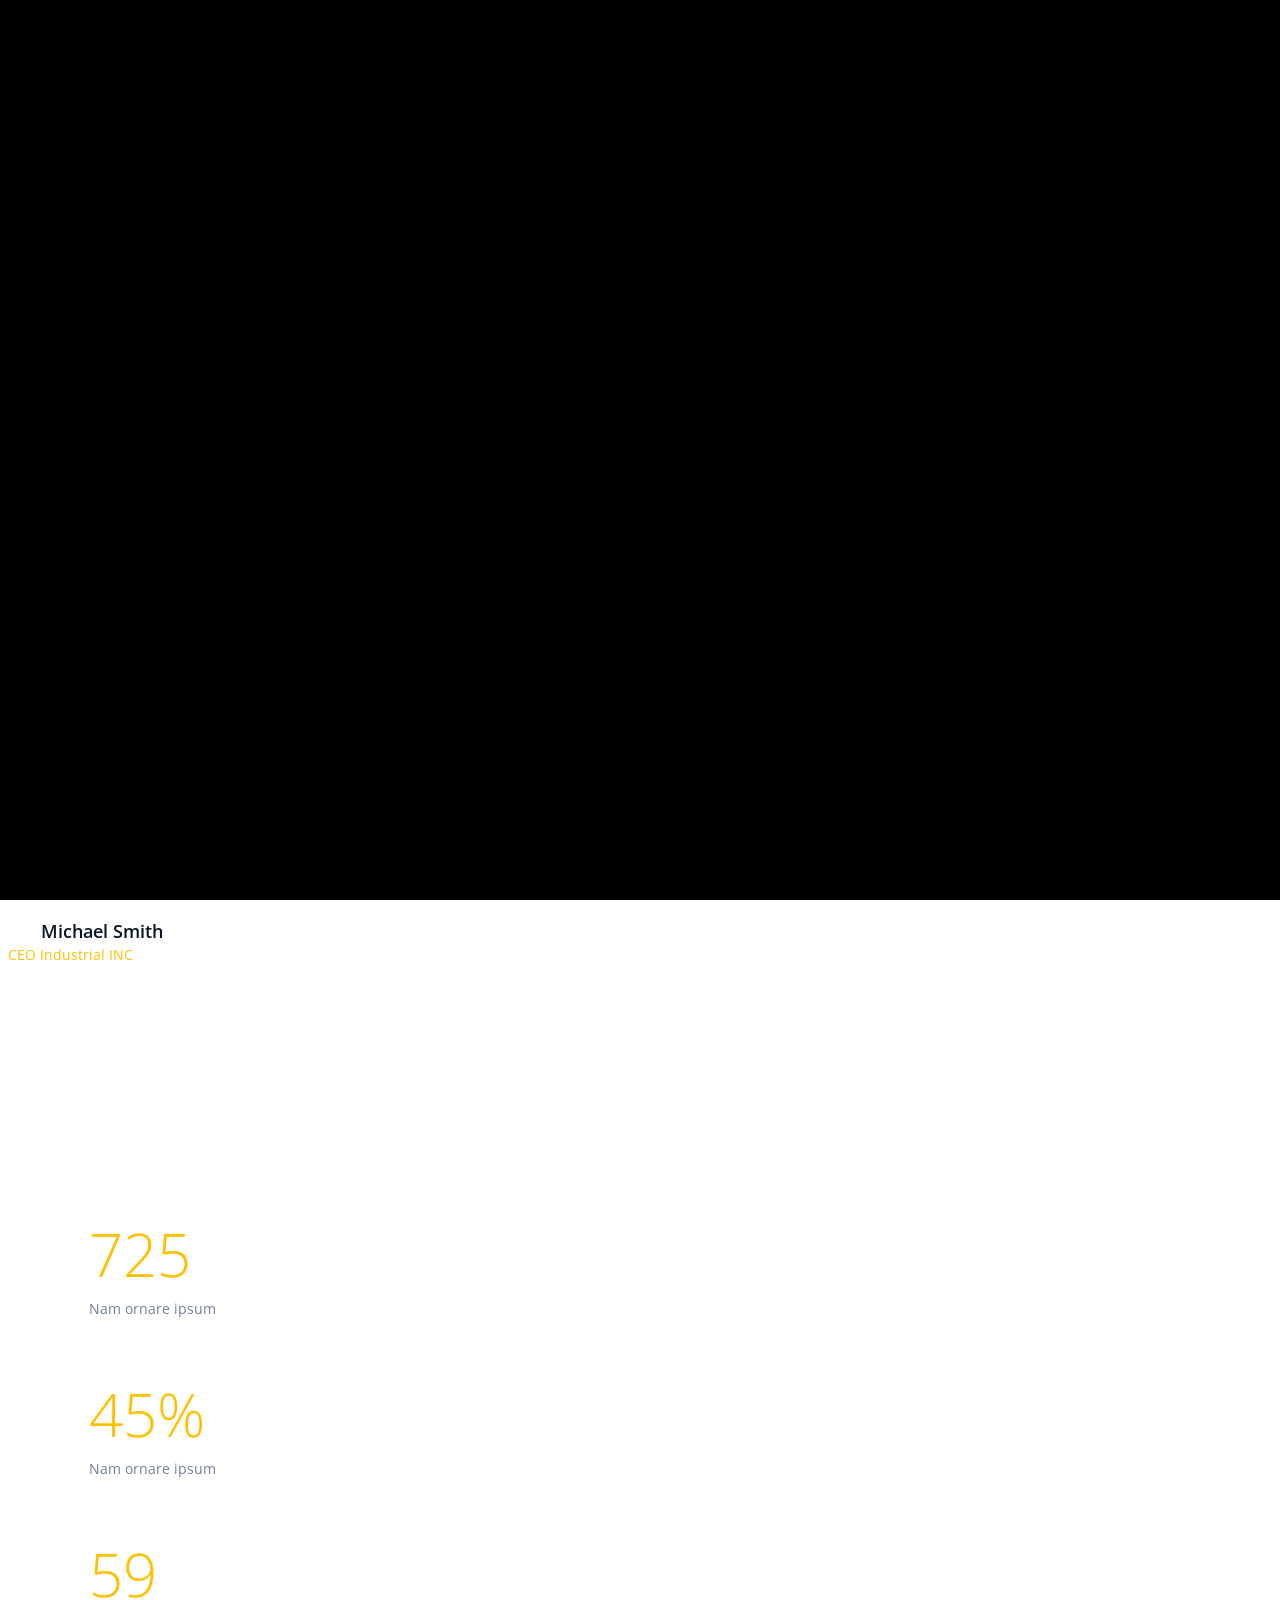
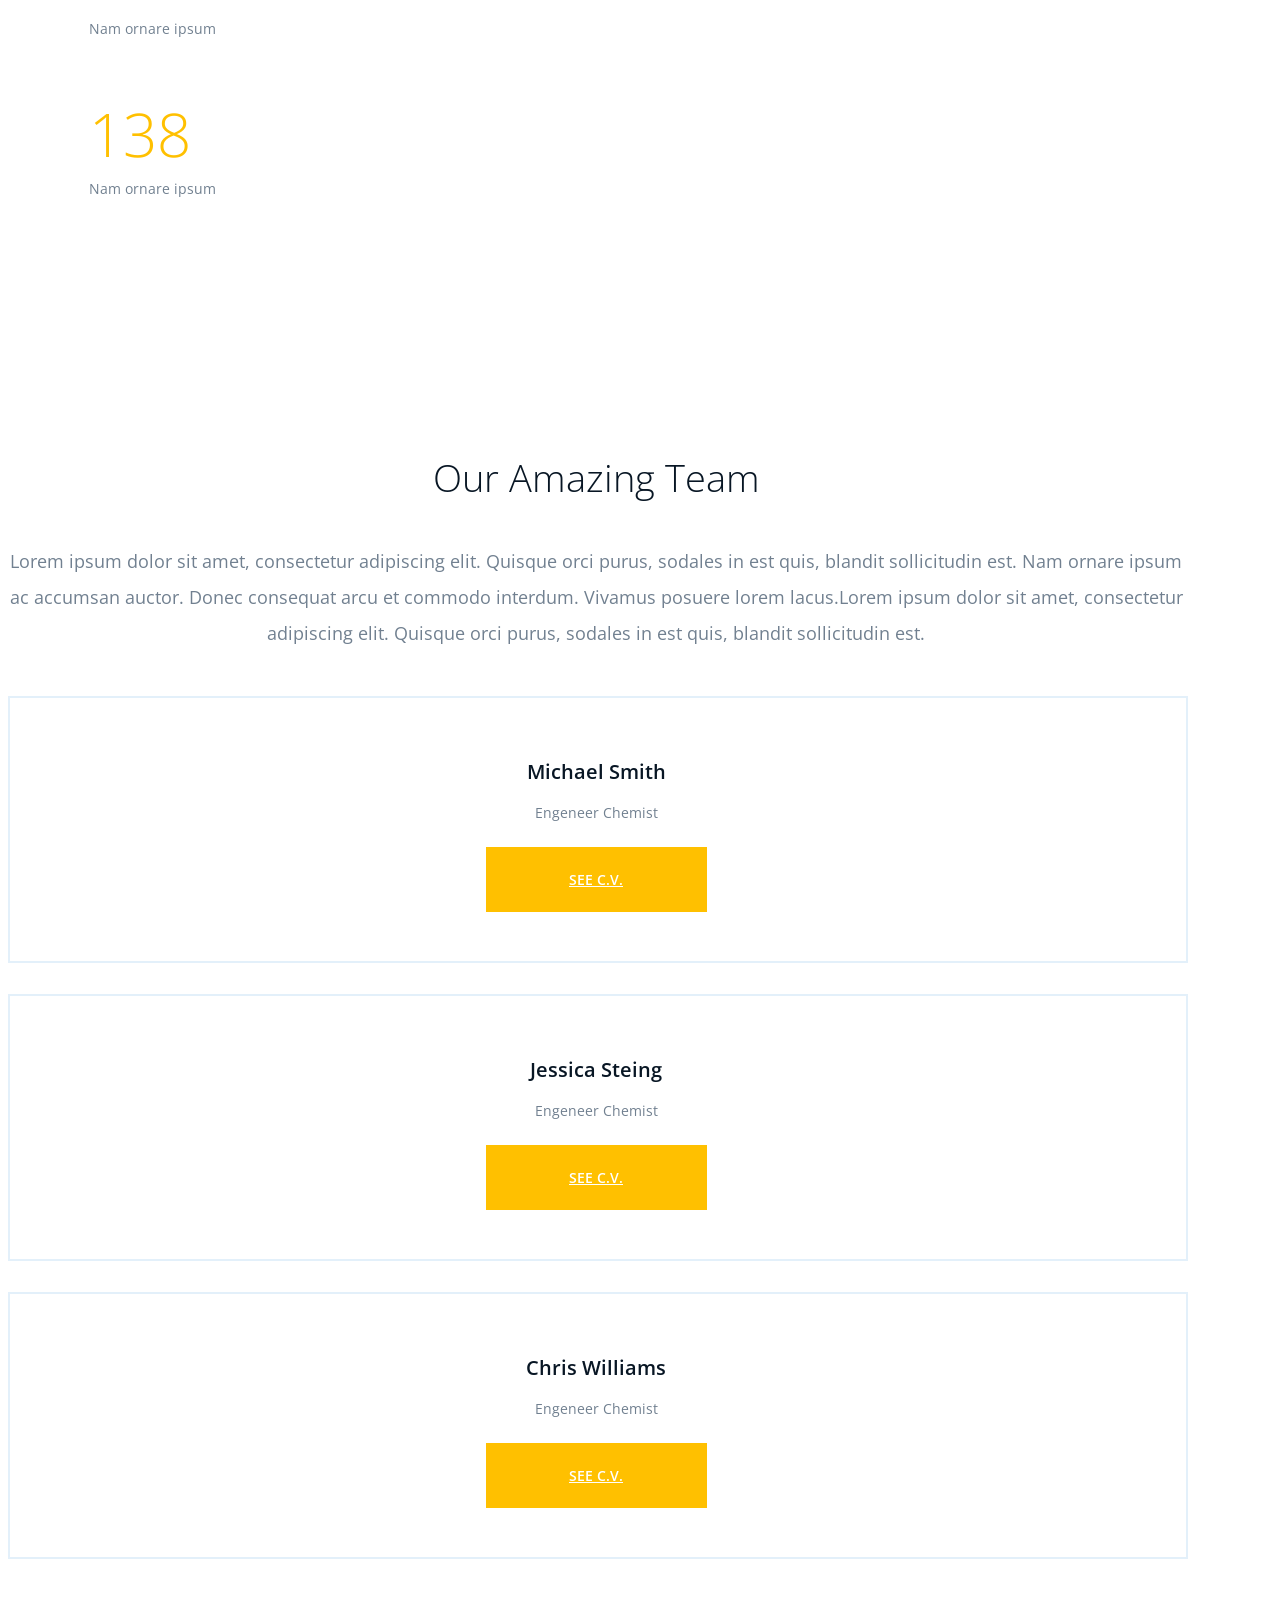
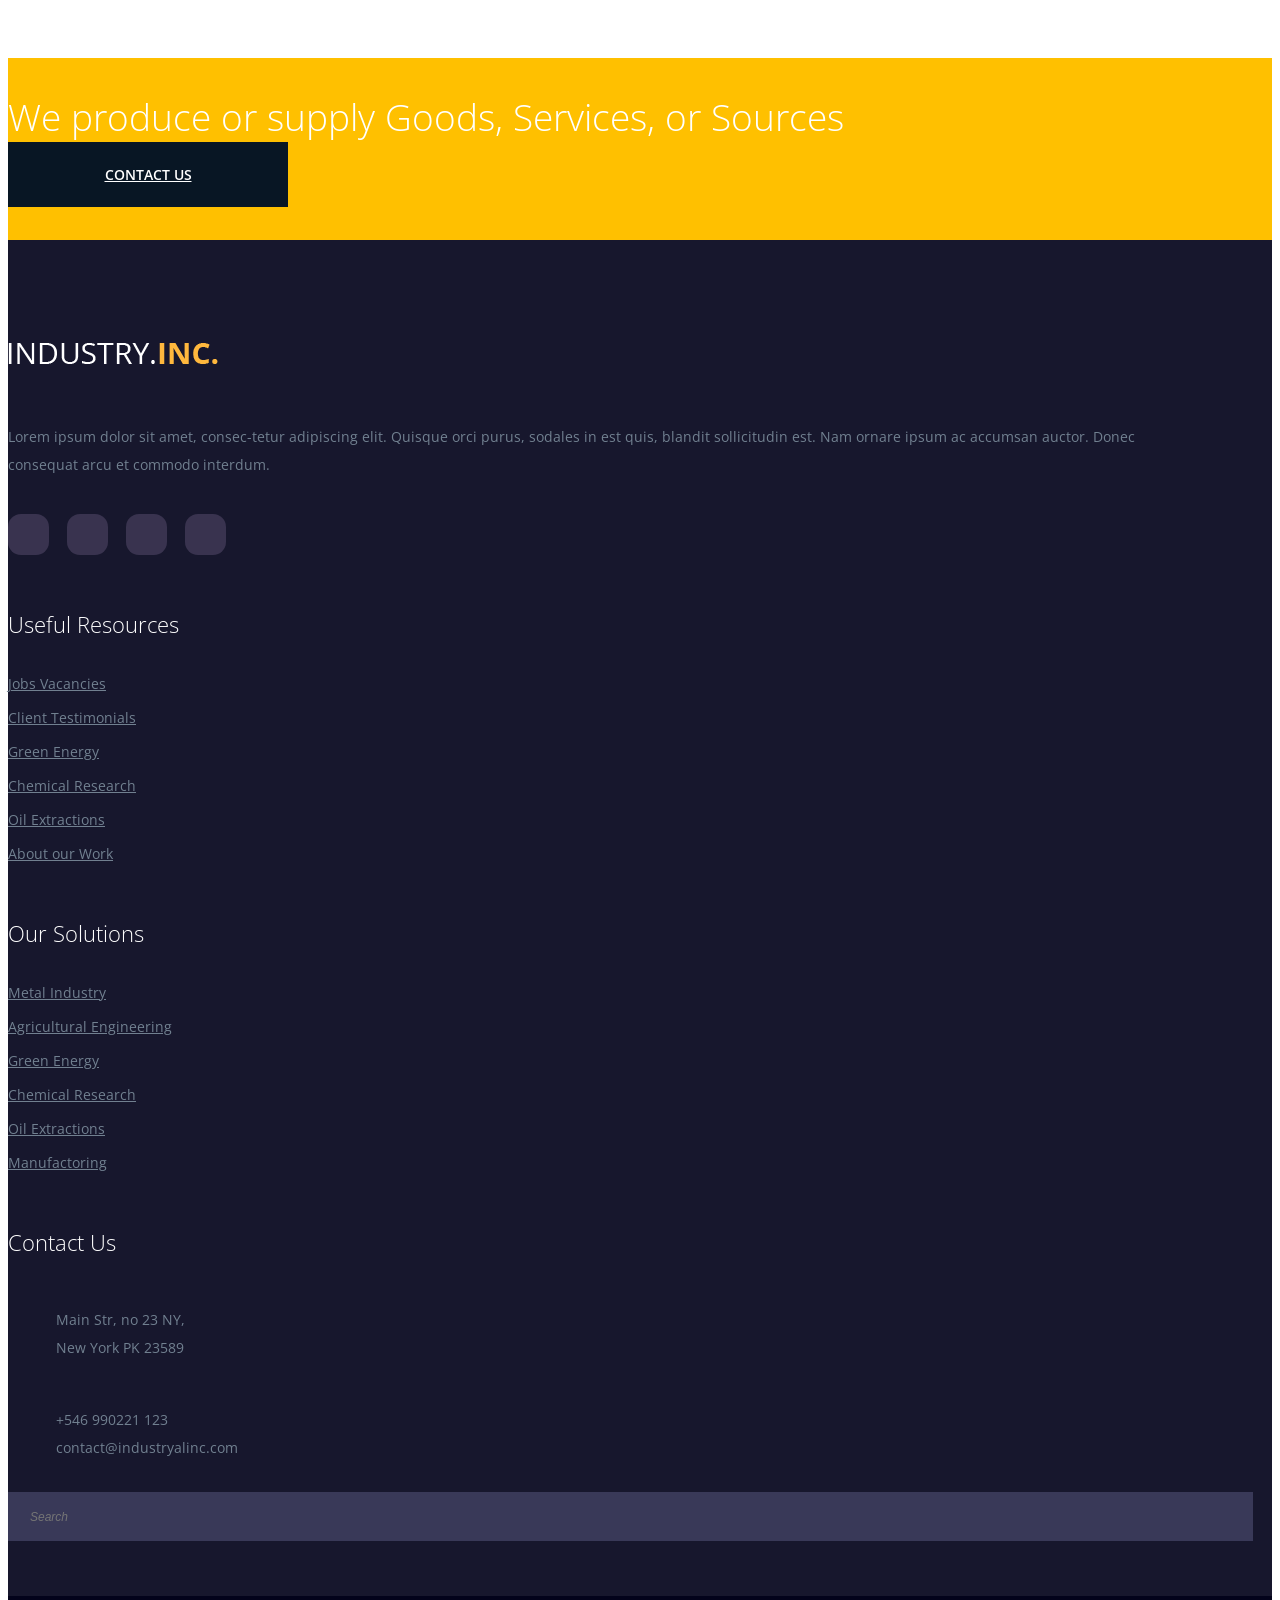
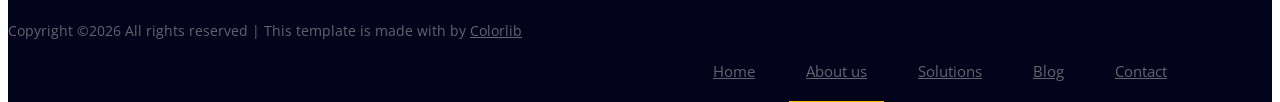
==== about.html @ 83b7a7f4 "Template upload" ====
<!DOCTYPE html>
<html lang="zxx">
<head>
	<title>Industry.INC | HTML Template</title>
	<meta charset="UTF-8">
	<meta name="description" content="Industry.INC HTML Template">
	<meta name="keywords" content="industry, html">
	<meta name="viewport" content="width=device-width, initial-scale=1.0">
	
	<!-- Favicon -->
	<link href="img/favicon.ico" rel="shortcut icon"/>

	<!-- Google font -->
	<link href="https://fonts.googleapis.com/css?family=Open+Sans:300,300i,400,400i,600,600i,700,700i&display=swap" rel="stylesheet">

	<!-- Stylesheets -->
	<link rel="stylesheet" href="css/bootstrap.min.css"/>
	<link rel="stylesheet" href="css/font-awesome.min.css"/>
	<link rel="stylesheet" href="css/slicknav.min.css"/>
	<link rel="stylesheet" href="css/owl.carousel.min.css"/>

	<!-- Main Stylesheets -->
	<link rel="stylesheet" href="css/style.css"/>


	<!--[if lt IE 9]>
		<script src="https://oss.maxcdn.com/html5shiv/3.7.2/html5shiv.min.js"></script>
		<script src="https://oss.maxcdn.com/respond/1.4.2/respond.min.js"></script>
	<![endif]-->

</head>
<body>
	<!-- Page Preloder -->
	<div id="preloder">
		<div class="loader"></div>
	</div>

	<!-- Header section  -->
	<header class="header-section clearfix">
		<div class="header-top">
			<div class="container-fluid">
				<div class="row">
					<div class="col-md-6">
						<p>Lorem ipsum dolor sit amet, consectetur adipiscing elit.</p>
					</div>
					<div class="col-md-6 text-md-right">
						<p>Lorem ipsum dolor sit amet, consectetur adipiscing elit.</p>
					</div>
				</div>
			</div>
		</div>
		<div class="site-navbar">
			<!-- Logo -->
			<a href="index.html" class="site-logo">
				<img src="img/logo.png" alt="">
			</a>
			<div class="header-right">
				<div class="header-info-box">
					<div class="hib-icon">
						<img src="img/icons/phone.png" alt="" class="">
					</div>
					<div class="hib-text">
						<h6>+546 990221 123</h6>
						<p>contact@industryalinc.com</p>
					</div>
				</div>
				<div class="header-info-box">
					<div class="hib-icon">
						<img src="img/icons/map-marker.png" alt="" class="">
					</div>
					<div class="hib-text">
						<h6>Main Str, no 23</h6>
						<p>NY, New York PK 23589</p>
					</div>
				</div>
				<button class="search-switch"><i class="fa fa-search"></i></button>
			</div>
			<!-- Menu -->
			<nav class="site-nav-menu">
				<ul>
					<li><a href="index.html">Home</a></li>
					<li class="active"><a href="about.html">About us</a></li>
					<li><a href="solutions.html">Solutions</a>
						<ul class="sub-menu">
							<li><a href="elements.html">Elements</a></li>
						</ul>
					</li>
					<li><a href="blog.html">Blog</a></li>
					<li><a href="contact.html">Contact</a></li>
				</ul>
			</nav>

		</div>
	</header>
	<!-- Header section end  -->
	
	<!-- Page top section  -->
	<section class="page-top-section set-bg" data-setbg="img/page-top-bg/1.jpg">
		<div class="container">
			<div class="row">
				<div class="col-lg-7">
					<h2>About us</h2>
					<p>Lorem ipsum dolor sit amet, consectetur adipiscing elit. Quisque orci purus, sodales in est quis, blandit sollicitudin est. Nam ornare ipsum ac accumsan auctor. </p>
					<a href="" class="site-btn">Contact us</a>
				</div>
			</div>
		</div>
	</section>
	<!-- Page top section end  -->


	<!-- About section -->
	<section class="about-section spad">
		<div class="container">
			<div class="row">
				<div class="col-lg-6">
					<img src="img/about.jpg" alt="">
				</div>
				<div class="col-lg-6">
					<div class="about-text">
						<h2>We produce or supply Goods, & Services</h2>
						<p>Lorem ipsum dolor sit amet, consectetur adipiscing elit. Quisque orci purus, sodales in est quis, blandit sollicitudin est. Nam ornare ipsum ac accumsan auctor. Donec consequat arcu et commodo interdum. Vivamus posuere lorem lacus.Lorem ipsum dolor sit amet, consectetur adipiscing elit. Quisque orci purus, sodales in est quis, blandit sollicitudin est. Lorem ipsum dolor sit amet, consectetur adipiscing elit. Quisque orci purus, sodales in est quis, blandit sollicitudin est. Nam ornare ipsum ac accumsan auctor. </p>
						<div class="about-sign">
							<div class="sign">
								<img src="img/sign.png" alt="">
							</div>
							<div class="sign-info">
								<h5>Michael Smith</h5>
								<span>CEO Industrial INC</span>
							</div>
						</div>
					</div>
				</div>
			</div>
		</div>
	</section>
	<!-- About section end -->

	<!-- Milestones section -->
	<section class="milestones-section set-bg" data-setbg="img/milestones-bg.jpg">
		<div class="container text-white">
			<div class="row">
				<div class="col-lg-3 col-sm-6">
					<div class="milestone">
						<div class="milestone-icon">
							<img src="img/icons/plug.png" alt="">
						</div>
						<div class="milestone-text">
							<span>Clients</span>
							<h2>725</h2>
							<p>Nam ornare ipsum </p>
						</div>
					</div>
				</div>
				<div class="col-lg-3 col-sm-6">
					<div class="milestone">
						<div class="milestone-icon">
							<img src="img/icons/light.png" alt="">
						</div>
						<div class="milestone-text">
							<span>Growth</span>
							<h2>45%</h2>
							<p>Nam ornare ipsum </p>
						</div>
					</div>
				</div>
				<div class="col-lg-3 col-sm-6">
					<div class="milestone">
						<div class="milestone-icon">
							<img src="img/icons/traffic-cone.png" alt="">
						</div>
						<div class="milestone-text">
							<span>Projects</span>
							<h2>59</h2>
							<p>Nam ornare ipsum </p>
						</div>
					</div>
				</div>
				<div class="col-lg-3 col-sm-6">
					<div class="milestone">
						<div class="milestone-icon">
							<img src="img/icons/worker.png" alt="">
						</div>
						<div class="milestone-text">
							<span>Emploees</span>
							<h2>138</h2>
							<p>Nam ornare ipsum </p>
						</div>
					</div>
				</div>
			</div>
		</div>
	</section>
	<!-- Milestones section end -->

	<!-- Team section -->
	<section class="team-section spad">
		<div class="container">
			<div class="team-text">
				<h2>Our Amazing Team</h2>
				<p>Lorem ipsum dolor sit amet, consectetur adipiscing elit. Quisque orci purus, sodales in est quis, blandit sollicitudin est. Nam ornare ipsum ac accumsan auctor. Donec consequat arcu et commodo interdum. Vivamus posuere lorem lacus.Lorem ipsum dolor sit amet, consectetur adipiscing elit. Quisque orci purus, sodales in est quis, blandit sollicitudin est.</p>
			</div>
			<div class="row">
				<div class="col-md-4">
					<div class="team-member">
						<img src="img/team/1.jpg" alt="">
						<div class="member-info">
							<h3>Michael Smith</h3>
							<p>Engeneer Chemist </p>
							<a href="#" class="site-btn">See C.V.</a>
						</div>
					</div>
				</div>
				<div class="col-md-4">
					<div class="team-member">
						<img src="img/team/2.jpg" alt="">
						<div class="member-info">
							<h3>Jessica Steing</h3>
							<p>Engeneer Chemist </p>
							<a href="#" class="site-btn">See C.V.</a>
						</div>
					</div>
				</div>
				<div class="col-md-4">
					<div class="team-member">
						<img src="img/team/3.jpg" alt="">
						<div class="member-info">
							<h3>Chris Williams</h3>
							<p>Engeneer Chemist </p>
							<a href="#" class="site-btn">See C.V.</a>
						</div>
					</div>
				</div>
			</div>
		</div>
	</section>
	<!-- Team section end -->

	<!-- Call to action section  -->
	<section class="cta-section">
		<div class="container">
			<div class="row">
				<div class="col-lg-9 d-flex align-items-center">
					<h2>We produce or supply Goods, Services, or Sources</h2>
				</div>
				<div class="col-lg-3 text-lg-right" >
					<a href="#" class="site-btn sb-dark">contact us</a>
				</div>
			</div>
		</div>
	</section>
	<!-- Call to action section end  -->

	<!-- Footer section -->
	<footer class="footer-section spad">
		<div class="container">
			<div class="row">
				<div class="col-lg-3 col-md-6">
					<div class="footer-widget about-widget">
						<img src="img/logo-light.png" alt="">
						<p>Lorem ipsum dolor sit amet, consec-tetur adipiscing elit. Quisque orci purus, sodales in est quis, blandit sollicitudin est. Nam ornare ipsum ac accumsan auctor. Donec consequat arcu et commodo interdum. </p>
						<div class="footer-social">
							<a href=""><i class="fa fa-facebook"></i></a>
							<a href=""><i class="fa fa-twitter"></i></a>
							<a href=""><i class="fa fa-dribbble"></i></a>
							<a href=""><i class="fa fa-behance"></i></a>
						</div>
					</div>
				</div>
				<div class="col-lg-3 col-md-6 col-sm-6">
					<div class="footer-widget">
						<h2 class="fw-title">Useful Resources</h2>
						<ul>
							<li><a href="">Jobs Vacancies</a></li>
							<li><a href="">Client Testimonials</a></li>
							<li><a href="">Green  Energy</a></li>
							<li><a href="">Chemical Research</a></li>
							<li><a href="">Oil Extractions</a></li>
							<li><a href="">About our Work</a></li>
						</ul>
					</div>
				</div>
				<div class="col-lg-3 col-md-6 col-sm-6">
					<div class="footer-widget">
						<h2 class="fw-title">Our Solutions</h2>
						<ul>
							<li><a href="">Metal Industry</a></li>
							<li><a href="">Agricultural Engineering</a></li>
							<li><a href="">Green  Energy</a></li>
							<li><a href="">Chemical Research</a></li>
							<li><a href="">Oil Extractions</a></li>
							<li><a href="">Manufactoring</a></li>
						</ul>
					</div>
				</div>
				<div class="col-lg-3 col-md-6 col-sm-7">
					<div class="footer-widget">
						<h2 class="fw-title">Contact Us</h2>
						<div class="footer-info-box">
							<div class="fib-icon">
								<img src="img/icons/map-marker.png" alt="" class="">
							</div>
							<div class="fib-text">
								<p>Main Str, no 23 NY,<br>New York PK 23589</p>
							</div>
						</div>
						<div class="footer-info-box">
							<div class="fib-icon">
								<img src="img/icons/phone.png" alt="" class="">
							</div>
							<div class="fib-text">
								<p>+546 990221 123<br>contact@industryalinc.com</p>
							</div>
						</div>
						<form class="footer-search">
							<input type="text" placeholder="Search">
							<button><i class="fa fa-search"></i></button>
						</form>
					</div>
				</div>
			</div>
		</div>
		<div class="footer-buttom">
			<div class="container">
			<div class="row">
				<div class="col-lg-4 order-2 order-lg-1 p-0">
					<div class="copyright"><!-- Link back to Colorlib can't be removed. Template is licensed under CC BY 3.0. -->
Copyright &copy;<script>document.write(new Date().getFullYear());</script> All rights reserved | This template is made with <i class="fa fa-heart-o" aria-hidden="true"></i> by <a href="https://colorlib.com" target="_blank">Colorlib</a>
<!-- Link back to Colorlib can't be removed. Template is licensed under CC BY 3.0. --></div>
				</div>
				<div class="col-lg-7 order-1 order-lg-2 p-0">
					<ul class="footer-menu">
						<li><a href="index.html">Home</a></li>
						<li class="active"><a href="about.html">About us</a></li>
						<li><a href="solutions.html">Solutions</a></li>
						<li><a href="blog.html">Blog</a></li>
						<li><a href="contact.html">Contact</a></li>
					</ul>
				</div>
			</div>
		</div>
		</div>
	</footer>
	<!-- Footer section end -->
	
	<!-- Search model -->
	<div class="search-model">
		<div class="h-100 d-flex align-items-center justify-content-center">
			<div class="search-close-switch">+</div>
			<form class="search-model-form">
				<input type="text" id="search-input" placeholder="Search here.....">
			</form>
		</div>
	</div>
	<!-- Search model end -->
	
	<!--====== Javascripts & Jquery ======-->
	<script src="js/jquery-3.2.1.min.js"></script>
	<script src="js/bootstrap.min.js"></script>
	<script src="js/jquery.slicknav.min.js"></script>
	<script src="js/owl.carousel.min.js"></script>
	<script src="js/circle-progress.min.js"></script>
	<script src="js/jquery.magnific-popup.min.js"></script>
	<script src="js/main.js"></script>

	</body>
</html>
---- css/style.css ----
/* =================================
------------------------------------
  Template Name: Industry.INC 
	Description: Industry.INC HTML Template
	Author: colorlib
	Author URI: https://www.colorlib.com/
	Version: 1.0
	Created: colorlib
 ------------------------------------
 ====================================*/


/*----------------------------------------*/
/* Template default CSS
/*----------------------------------------*/

 html,
 body {
   height: 100%;
   font-family: "Open Sans", sans-serif;
   -webkit-font-smoothing: antialiased;
   font-smoothing: antialiased;
 }
 
 h1,
 h2,
 h3,
 h4,
 h5,
 h6 {
   margin: 0;
   color: #081624;
   font-weight: 600;
 }
 
 h1 {
   font-size: 70px;
 }
 
 h2 {
   font-size: 38px;
 }
 
 h3 {
   font-size: 30px;
 }
 
 h4 {
   font-size: 24px;
 }
 
 h5 {
   font-size: 18px;
 }
 
 h6 {
   font-size: 16px;
 }
 
 p {
   font-size: 14px;
   color: #718090;
   line-height: 2;
 }
 
 img {
   max-width: 100%;
 }
 
 input:focus,
 select:focus,
 button:focus,
 textarea:focus {
   outline: none;
 }
 
 a:hover,
 a:focus {
   text-decoration: none;
   outline: none;
 }
 
 ul,
 ol {
   padding: 0;
   margin: 0;
 }
 
 /*---------------------
 Helper CSS
  -----------------------*/
 
 .section-title {
   text-align: center;
 }
 
 .section-title h2 {
   font-size: 36px;
 }
 
 .set-bg {
   background-repeat: no-repeat;
   background-size: cover;
   background-position: top center;
 }
 
 .spad {
   padding-top: 103px;
   padding-bottom: 103px;
 }
 
 .text-white h1,
 .text-white h2,
 .text-white h3,
 .text-white h4,
 .text-white h5,
 .text-white h6,
 .text-white p,
 .text-white span,
 .text-white li,
 .text-white a {
   color: #fff;
 }
 
 /*---------------------
 Commom elements
  -----------------------*/
 
 .element {
   margin-bottom: 85px;
 }
 
 .element:last-child {
   margin-bottom: 0;
 }
 
 .element .el-title {
   font-weight: 300;
   font-size: 36px;
   margin-bottom: 50px;
 }
 
 /* buttons */
 
 .site-btn {
   display: inline-block;
   border: none;
   font-size: 14px;
   font-weight: 600;
   min-width: 186px;
   padding: 23px 47px;
   text-transform: uppercase;
   background: #ffc000;
   color: #fff;
   line-height: normal;
   cursor: pointer;
   text-align: center;
 }
 
 .site-btn:hover {
   color: #fff;
 }
 
 .site-btn.sb-dark {
   color: #fff;
   background: #081624;
 }
 
 .site-btn.sb-light-dark {
   color: #fff;
   background: #304a5f;
 }
 
 .site-btn.sb-light {
   color: #081624;
   background: #e3f0fa;
 }
 
 .site-btn.sb-white {
   color: #081624;
   background: #fff;
 }
 
 /* Preloder */
 
 #preloder {
   position: fixed;
   width: 100%;
   height: 100%;
   top: 0;
   left: 0;
   z-index: 999999;
   background: #000;
 }
 
 .loader {
   width: 40px;
   height: 40px;
   position: absolute;
   top: 50%;
   left: 50%;
   margin-top: -13px;
   margin-left: -13px;
   border-radius: 60px;
   animation: loader 0.8s linear infinite;
   -webkit-animation: loader 0.8s linear infinite;
 }
 
 @keyframes loader {
   0% {
     -webkit-transform: rotate(0deg);
     transform: rotate(0deg);
     border: 4px solid #f44336;
     border-left-color: transparent;
   }
   50% {
     -webkit-transform: rotate(180deg);
     transform: rotate(180deg);
     border: 4px solid #673ab7;
     border-left-color: transparent;
   }
   100% {
     -webkit-transform: rotate(360deg);
     transform: rotate(360deg);
     border: 4px solid #f44336;
     border-left-color: transparent;
   }
 }
 
 @-webkit-keyframes loader {
   0% {
     -webkit-transform: rotate(0deg);
     border: 4px solid #f44336;
     border-left-color: transparent;
   }
   50% {
     -webkit-transform: rotate(180deg);
     border: 4px solid #673ab7;
     border-left-color: transparent;
   }
   100% {
     -webkit-transform: rotate(360deg);
     border: 4px solid #f44336;
     border-left-color: transparent;
   }
 }
 
 /* Accordion */
 
 .accordion-area .panel {
   margin-bottom: 8px;
 }
 
 .accordion-area .panel-header {
   display: block;
   font-weight: 500;
   position: relative;
   background: #304a5f;
   color: #fff;
   -webkit-transition: all 0.4s ease-out 0s;
   transition: all 0.4s ease-out 0s;
 }
 
 .accordion-area .panel-header.active .panel-link {
   background: #ffc000;
 }
 
 .accordion-area .panel-header.active .panel-link.collapsed {
   background: #304a5f;
 }
 
 .accordion-area .panel-link:after {
   content: "+";
   position: absolute;
   font-size: 20px;
   right: 25px;
   top: 50%;
   color: #fff;
   line-height: 16px;
   margin-top: -8px;
   margin-left: -4px;
 }
 
 .accordion-area .panel-header.active .panel-link:after {
   content: "-";
   margin-top: -10px;
   color: #fff;
 }
 
 .accordion-area .panel-header.active .panel-link.collapsed:after {
   content: "+";
   color: #fff;
 }
 
 .accordion-area .panel-link {
   text-align: left;
   background-color: transparent;
   border: none;
   position: relative;
   width: 100%;
   padding: 16px 40px;
   padding-left: 30px;
   font-size: 20px;
   color: #fff;
   font-weight: 600;
   line-height: 1.35;
   cursor: pointer;
 }
 
 .accordion-area .panel-body p {
   margin-bottom: 0;
   padding: 25px 0 20px;
 }
 
 /* Tab */
 
 .tab-element .nav-tabs {
   border-bottom: none;
   margin-bottom: 15px;
 }
 
 .tab-element .nav-item {
   margin-right: 10px;
   margin-bottom: 10px;
 }
 
 .tab-element .nav-tabs .nav-link {
   text-align: left;
   background-color: #304a5f;
   border-radius: 0;
   position: relative;
   width: 100%;
   padding: 18px 38px;
   font-size: 16px;
   color: #fff;
   font-weight: 600;
   line-height: 1.35;
   cursor: pointer;
 }
 
 .tab-element .nav-tabs .nav-item:last-child {
   margin-right: 0;
 }
 
 .tab-element .nav-tabs .nav-link.active {
   background: #ffc000;
 }
 
 .tab-element .tab-pane p {
   margin-bottom: 0;
   line-height: 1.9;
 }
 
 .circle-progress {
   text-align: center;
   display: block;
   position: relative;
   margin-bottom: 30px;
 }
 
 .circle-progress canvas {
   -webkit-transform: rotate(90deg);
   transform: rotate(90deg);
 }
 
 .circle-progress .circle-warp {
   margin-bottom: 5px;
   position: relative;
 }
 
 .circle-progress h2 {
   position: absolute;
   width: 100%;
   top: 50%;
   margin-top: -20px;
   font-size: 30px;
   font-weight: 300;
   color: #ffc000;
 }
 
 .search-model {
   display: none;
   position: fixed;
   width: 100%;
   height: 100%;
   left: 0;
   top: 0;
   background: #000;
   z-index: 99999;
 }
 
 .search-model-form {
   padding: 0 15px;
 }
 
 .search-model-form input {
   width: 500px;
   font-size: 40px;
   border: none;
   border-bottom: 2px solid #333;
   background: none;
   color: #999;
 }
 
 .search-close-switch {
   position: absolute;
   width: 50px;
   height: 50px;
   background: #333;
   color: #fff;
   text-align: center;
   border-radius: 50%;
   padding-top: 6px;
   font-size: 26px;
   top: 30px;
   cursor: pointer;
   -webkit-transform: rotate(45deg);
   transform: rotate(45deg);
   font-weight: 300;
 }
 
 /*------------------
 Header section
  ---------------------*/
 
 .header-top {
   padding: 14px 40px;
   background: #081624;
 }
 
 .header-top p {
   margin-bottom: 0;
   color: #718090;
   font-size: 12px;
   line-height: 1;
 }
 
 .site-logo {
   display: inline-block;
   margin-right: 100px;
   padding-left: 63px;
 }
 
 .header-right {
   float: right;
   padding-right: 83px;
   position: relative;
 }
 
 .header-info-box {
   display: inline-block;
   margin-right: 40px;
   padding: 21px 0 15px;
 }
 
 .header-info-box .hib-icon {
   float: left;
   margin-right: 13px;
 }
 
 .header-info-box .hib-text {
   overflow: hidden;
 }
 
 .header-info-box .hib-text h6 {
   font-weight: 400;
   font-size: 14px;
 }
 
 .header-info-box .hib-text p {
   margin-bottom: 0;
 }
 
 .search-switch {
   position: absolute;
   right: 0;
   top: 0;
   width: 83px;
   height: 100%;
   max-height: 86px;
   color: #fff;
   font-size: 25px;
   border: none;
   background: #ffc000;
 }
 
 .search-switch-warp {
   padding-top: 20px;
 }
 
 .search-switch-warp .search-switch {
   display: block;
   width: 100%;
   position: relative;
   font-size: 16px;
   padding: 10px;
 }
 
 .site-nav-menu {
   display: -webkit-inline-box;
   display: -ms-inline-flexbox;
   display: inline-flex;
 }
 
 .site-nav-menu ul {
   list-style: none;
 }
 
 .site-nav-menu ul li {
   display: inline-block;
   position: relative;
 }
 
 .site-nav-menu ul li a {
   display: block;
   padding: 32px 16px;
   margin-right: 35px;
   font-size: 15px;
   font-weight: 600;
   color: #081624;
   position: relative;
 }
 
 .site-nav-menu ul li a:after {
   position: absolute;
   content: "";
   width: 0;
   height: 7px;
   left: 0;
   bottom: 0;
   background: #ffc000;
   -webkit-transition: all 0.4s;
   transition: all 0.4s;
 }
 
 .site-nav-menu ul li .sub-menu {
   position: absolute;
   top: 100%;
   left: 0;
   width: 220px;
   background: #fff;
   visibility: hidden;
   opacity: 0;
   margin-top: 50px;
   padding: 15px 0 10px;
   text-align: left;
   -webkit-box-shadow: 0 15px 50px 1px rgba(0, 0, 0, 0.13);
   box-shadow: 0 15px 50px 1px rgba(0, 0, 0, 0.13);
   -webkit-transition: all 0.4s;
   transition: all 0.4s;
 }
 
 .site-nav-menu ul li .sub-menu li {
   display: block;
 }
 
 .site-nav-menu ul li .sub-menu li a {
   padding: 8px 25px;
   text-transform: none;
   margin-right: 0;
 }
 
 .site-nav-menu ul li .sub-menu li a:hover {
   color: #ffc000;
 }
 
 .site-nav-menu ul li .sub-menu li a:after {
   display: none;
 }
 
 .site-nav-menu ul li:hover a:after {
   width: 100%;
 }
 
 .site-nav-menu ul li:hover .sub-menu {
   visibility: visible;
   opacity: 1;
   margin-top: 0;
   z-index: 99;
 }
 
 .site-nav-menu ul li.active a:after {
   width: 100%;
 }
 
 .slicknav_menu {
   display: none;
 }
 
 /* ----------------
  Hero Section
  ---------------------*/
 
 .hero-slider .owl-nav button.owl-prev,
 .hero-slider .owl-nav button.owl-next {
   position: absolute;
   width: 84px;
   height: 84px;
   top: calc( 50% - 42px);
   left: 0;
   font-size: 30px;
   color: #081624;
   background: #fff;
   -webkit-transition: all 0.4s;
   transition: all 0.4s;
 }
 
 .hero-slider .owl-nav button.owl-prev:hover,
 .hero-slider .owl-nav button.owl-next:hover {
   color: #fff;
   background: #ffc000;
 }
 
 .hero-slider .owl-nav button.owl-next {
   left: auto;
   right: 0;
 }
 
 .hero-item {
   height: 777px;
   display: -webkit-box;
   display: -ms-flexbox;
   display: flex;
   -webkit-box-align: center;
   -ms-flex-align: center;
   align-items: center;
 }
 
 .hero-item h2 {
   font-size: 90px;
   font-weight: 300;
   color: #fff;
   margin-bottom: 34px;
   opacity: 0;
   top: 50px;
   position: relative;
 }
 
 .hero-item h2 span {
   padding-left: 25px;
   padding-bottom: 15px;
   display: inline-block;
   background: #ffc000;
 }
 
 .hero-item h2 span:nth-child(1) {
   color: #081624;
 }
 
 .hero-item h2 span:nth-child(2) {
   padding-right: 14px;
 }
 
 .hero-item h2 span:last-child {
   padding-right: 30px;
 }
 
 .hero-item .site-btn {
   opacity: 0;
   top: 50px;
   position: relative;
 }
 
 .hero-slider .owl-item.active .hero-item h2,
 .hero-slider .owl-item.active .hero-item .site-btn {
   top: 0;
   opacity: 1;
 }
 
 .hero-slider .owl-item.active .hero-item h2 {
   -webkit-transition: all 0.5s ease 0.2s;
   transition: all 0.5s ease 0.2s;
 }
 
 .hero-slider .owl-item.active .hero-item .site-btn {
   -webkit-transition: all 0.5s ease 0.4s;
   transition: all 0.5s ease 0.4s;
 }
 
 .hero-slider .owl-item.active .hero-item .site-btn:last-child {
   -webkit-transition: all 0.5s ease 0.6s;
   transition: all 0.5s ease 0.6s;
 }
 
 /* ----------------
 Service Section
  ---------------------*/
 
 .services-warp {
   padding-top: 56px;
   padding-bottom: 30px;
   max-width: 1227px;
   margin: -91px auto 0;
   background: #fff;
   position: relative;
   -webkit-box-shadow: 0 0 0 #00000075;
   box-shadow: 0 0 0 #00000075;
   z-index: 99;
 }
 
 .services-warp:after,
 .services-warp::before {
   position: absolute;
   content: "";
   width: 100%;
   height: 50%;
   top: 0;
   left: 0;
   z-index: -2;
   -webkit-box-shadow: 0 -43px 41px rgba(0, 0, 0, 0.48);
   box-shadow: 0 -43px 41px rgba(0, 0, 0, 0.48);
 }
 
 .services-warp::before {
   background: #fff;
   height: 100%;
   top: -4px;
   -webkit-box-shadow: 0 0 0 #000;
   box-shadow: 0 0 0 #000;
   border-top: 4px solid #ffc000;
   z-index: -1;
 }
 
 .service-item {
   margin-bottom: 55px;
   padding-right: 20px;
 }
 
 .service-item .si-head {
   overflow: hidden;
   margin-bottom: 20px;
 }
 
 .service-item .si-icon {
   float: left;
   width: 61px;
 }
 
 .service-item h5 {
   overflow: hidden;
   padding-top: 12px;
 }
 
 .service-item p {
   margin-bottom: 0;
 }
 
 /* ----------------
  Features Section
  ---------------------*/
 
 .features-section {
   padding-bottom: 73px;
 }
 
 .feature-box {
   margin-bottom: 30px;
 }
 
 .feature-box .fb-text {
   padding: 50px 27px 43px;
   background: #fff;
 }
 
 .feature-box img {
   min-width: 100%;
 }
 
 .feature-box h5 {
   margin-bottom: 30px;
 }
 
 .feature-box p {
   margin-bottom: 25px;
 }
 
 .feature-box .fb-more-btn {
   display: inline-block;
   color: #ffc000;
   font-size: 12px;
   text-transform: uppercase;
   border: 2px solid #ffc000;
   padding: 15px;
   min-width: 128px;
   text-align: center;
 }
 
 .feature-box .fb-more-btn:hover {
   background: #ffc000;
   color: #fff;
 }
 
 /* ----------------
  Clients Section
  ---------------------*/
 
 .client-text {
   text-align: center;
   margin-bottom: 90px;
 }
 
 .client-text h2 {
   font-weight: 300;
   margin-bottom: 40px;
 }
 
 .client-text p {
   font-size: 18px;
 }
 
 .client-slider .single-brand {
   display: table;
   height: 80px;
   width: 100%;
 }
 
 .client-slider .single-brand a {
   display: table-cell;
   vertical-align: middle;
   text-align: center;
 }
 
 .client-slider .single-brand a img {
   width: auto;
   margin: 0 auto;
   -webkit-filter: grayscale(100%);
   filter: grayscale(100%);
   -webkit-transition: all 0.4s;
   transition: all 0.4s;
 }
 
 .client-slider .single-brand a:hover img {
   -webkit-filter: grayscale(0%);
   filter: grayscale(0%);
 }
 
 /* ----------------------
  Testimonial Section
 ------------------------*/
 
 .testimonial-bg {
   height: 100%;
 }
 
 .testimonial-box {
   padding: 100px 15px 70px;
   background: #17172d;
 }
 
 .testimonial-box .testi-box-warp {
   max-width: 740px;
   margin: 0 auto;
 }
 
 .testimonial-box h2 {
   color: #fff;
   font-weight: 300;
   margin-bottom: 40px;
 }
 
 .testimonial-slider .owl-dots {
   display: -webkit-box;
   display: -ms-flexbox;
   display: flex;
 }
 
 .testimonial-slider .owl-dots .owl-dot {
   width: 8px;
   height: 8px;
   border-radius: 15px;
   margin-right: 12px;
   background: #fff;
 }
 
 .testimonial-slider .owl-dots .owl-dot.active {
   background: #ffc000;
 }
 
 .testimonial {
   padding-bottom: 70px;
 }
 
 .testimonial p {
   font-size: 18px;
   font-style: italic;
   margin-bottom: 55px;
 }
 
 .testimonial .testi-thumb {
   width: 82px !important;
   height: 82px;
   float: left;
   margin-right: 33px;
   border-radius: 50%;
 }
 
 .testimonial h5 {
   font-weight: 400;
   font-size: 18px;
   color: #fff;
   padding-top: 20px;
 }
 
 .testimonial span {
   font-size: 12px;
   color: #718090;
 }
 
 /* ------------------------
  Call to action section
 ------------------------*/
 
 .cta-section {
   padding: 33px 0;
   background: #ffc000;
 }
 
 .cta-section h2 {
   color: #fff;
   font-size: 37px;
   font-weight: 300;
 }
 
 /* ----------------
  Video Section
 ---------------------*/
 
 .video-text h2 {
   font-weight: 300;
   margin-bottom: 40px;
 }
 
 .video-text p {
   line-height: 2;
   margin-bottom: 50px;
 }
 
 .video-box {
   height: 100%;
   display: -webkit-box;
   display: -ms-flexbox;
   display: flex;
   -webkit-box-align: center;
   -ms-flex-align: center;
   align-items: center;
   -webkit-box-pack: center;
   -ms-flex-pack: center;
   justify-content: center;
 }
 
 .video-box a {
   display: -webkit-box;
   display: -ms-flexbox;
   display: flex;
   width: 88px;
   height: 88px;
   -webkit-box-align: center;
   -ms-flex-align: center;
   align-items: center;
   -webkit-box-pack: center;
   -ms-flex-pack: center;
   justify-content: center;
   font-size: 27px;
   border-radius: 50%;
   color: #fff;
   background: rgba(255, 255, 255, 0.27);
 }
 
 /* ----------------
  Footer Section
 ---------------------*/
 
 .footer-section {
   background: #17172d;
   padding-bottom: 0;
 }
 
 .footer-widget {
   margin-bottom: 40px;
 }
 
 .footer-widget.about-widget {
   padding-right: 15px;
 }
 
 .footer-widget.about-widget img {
   margin-bottom: 40px;
 }
 
 .footer-widget.about-widget p {
   margin-bottom: 35px;
 }
 
 .footer-widget .fw-title {
   font-size: 22px;
   font-weight: 300;
   color: #fff;
   margin-bottom: 35px;
 }
 
 .footer-widget ul {
   list-style: none;
   display: inline-block;
 }
 
 .footer-widget ul li a {
   display: block;
   font-size: 14px;
   color: #718090;
   margin-bottom: 15px;
 }
 
 .footer-widget .footer-search {
   position: relative;
 }
 
 .footer-widget .footer-search input {
   width: 100%;
   height: 47px;
   padding-right: 47px;
   padding-left: 22px;
   font-size: 12px;
   color: #718090;
   font-style: italic;
   border: none;
   background: #393958;
 }
 
 .footer-widget .footer-search button {
   position: absolute;
   width: 47px;
   height: 100%;
   right: 0;
   top: 0;
   color: #ffc000;
   font-size: 12px;
   border: none;
   background: transparent;
 }
 
 .footer-social a {
   display: -webkit-inline-box;
   display: -ms-inline-flexbox;
   display: inline-flex;
   width: 41px;
   height: 41px;
   color: #fff;
   margin-right: 14px;
   margin-bottom: 14px;
   border-radius: 13px;
   -webkit-box-align: center;
   -ms-flex-align: center;
   align-items: center;
   -webkit-box-pack: center;
   -ms-flex-pack: center;
   justify-content: center;
   background: #39334f;
   -webkit-transition: all 0.4s;
   transition: all 0.4s;
 }
 
 .footer-social a:hover {
   background: #ffc000;
 }
 
 .footer-info-box {
   margin-bottom: 30px;
 }
 
 .footer-info-box .fib-icon {
   float: left;
   width: 48px;
   padding-top: 8px;
 }
 
 .footer-info-box .fib-text {
   overflow: hidden;
 }
 
 .footer-info-box .fib-text p {
   margin-bottom: 0;
 }
 
 .footer-buttom {
   margin-top: 55px;
   background: #03031b;
 }
 
 .copyright {
   color: #646470;
   font-size: 14px;
   padding-top: 25px;
 }
 
 .copyright a {
   color: #646470;
   text-decoration: underline;
 }
 
 .copyright a:hover {
   color: #ffc000;
 }
 
 .footer-menu {
   list-style: none;
   text-align: right;
 }
 
 .footer-menu li {
   display: inline-block;
 }
 
 .footer-menu li a {
   display: block;
   padding: 21px 17px;
   margin-left: 13px;
   font-size: 15px;
   color: #646470;
   position: relative;
 }
 
 .footer-menu li a:after {
   position: absolute;
   content: "";
   width: 0;
   height: 1px;
   left: 0;
   bottom: 0;
   background: #ffc000;
   -webkit-transition: all 0.4s;
   transition: all 0.4s;
 }
 
 .footer-menu li:hover a:after,
 .footer-menu li.active a:after {
   width: 100%;
 }
 
 /* ----------------
 ===================
  Other Pages
 ==================
 -------------------*/
 
 .page-top-section {
   height: 366px;
   display: -webkit-box;
   display: -ms-flexbox;
   display: flex;
   -webkit-box-align: center;
   -ms-flex-align: center;
   align-items: center;
 }
 
 .page-top-section h2 {
   font-weight: 300;
   color: #fff;
   margin-bottom: 25px;
 }
 
 .page-top-section p {
   color: #fff;
   margin-bottom: 35px;
 }
 
 /* ---------------
  About Page
 ------------------*/
 
 .about-text h2 {
   font-weight: 300;
   margin-bottom: 30px;
 }
 
 .about-text p {
   line-height: 2.2;
   margin-bottom: 35px;
 }
 
 .about-text .sign {
   float: left;
   margin-right: 33px;
 }
 
 .about-text .sign-info {
   padding-top: 20px;
 }
 
 .about-text .sign-info h5 {
   font-size: 18px;
 }
 
 .about-text .sign-info span {
   font-size: 14px;
   color: #ffc000;
 }
 
 .milestones-section {
   padding-top: 135px;
   padding-bottom: 105px;
 }
 
 .milestones-section .milestone-text span {
   color: #fff;
 }
 
 .milestone {
   display: -webkit-box;
   display: -ms-flexbox;
   display: flex;
   margin-bottom: 40px;
 }
 
 .milestone-icon {
   display: -webkit-box;
   display: -ms-flexbox;
   display: flex;
   -webkit-box-align: end;
   -ms-flex-align: end;
   align-items: flex-end;
   width: 81px;
   padding-bottom: 5px;
 }
 
 .milestone-text {
   overflow: hidden;
 }
 
 .milestone-text span {
   font-size: 18px;
   font-weight: 600;
   color: #081624;
 }
 
 .milestone-text h2 {
   font-size: 60px;
   font-weight: 300;
   line-height: 0.9;
   margin-bottom: 5px;
   color: #ffc000;
 }
 
 .milestone-text p {
   color: #718090;
   margin-bottom: 0;
 }
 
 .team-text {
   text-align: center;
   margin-bottom: 45px;
 }
 
 .team-text h2 {
   font-weight: 300;
   margin-bottom: 40px;
 }
 
 .team-text p {
   font-size: 18px;
   line-height: 2;
 }
 
 .team-member {
   margin-top: 35px;
   position: relative;
   -webkit-transition: all 0.3s;
   transition: all 0.3s;
   -webkit-box-shadow: 0 0 200px rgba(0, 0, 0, 0);
   box-shadow: 0 0 200px rgba(0, 0, 0, 0);
 }
 
 .team-member:after {
   position: absolute;
   content: "";
   width: 100%;
   height: 100%;
   left: 0;
   top: 0;
   border: 2px solid #e3f0fa;
   opacity: 1;
   -webkit-transition: all 0.3s;
   transition: all 0.3s;
 }
 
 .team-member img {
   position: relative;
   z-index: 2;
 }
 
 .team-member .member-info {
   position: relative;
   text-align: center;
   padding: 40px 20px 47px;
   z-index: 3;
 }
 
 .team-member .member-info h3 {
   font-size: 20px;
 }
 
 .team-member .member-info p {
   margin-bottom: 20px;
 }
 
 .team-member .member-info .site-btn {
   min-width: 127px;
 }
 
 .team-member:hover {
   -webkit-box-shadow: 0 26px 49px rgba(0, 0, 0, 0.17);
   box-shadow: 0 26px 49px rgba(0, 0, 0, 0.17);
 }
 
 .team-member:hover:after {
   opacity: 0;
 }
 
 /* -----------------
  Solutions Page
 --------------------*/
 
 .services-2-section {
   padding-bottom: 50px;
 }
 
 .service-text {
   text-align: center;
 }
 
 .service-text h2 {
   font-weight: 300;
   line-height: 1.3;
   margin-bottom: 60px;
 }
 
 .reserch-section {
   background: #0e2b43;
 }
 
 .reserch-tab-menu {
   display: block;
   border-bottom: none;
 }
 
 .reserch-tab-menu li.nav-item {
   display: block;
 }
 
 .reserch-tab-menu li.nav-item a.nav-link {
   display: block;
   padding: 15px 29px;
   margin-bottom: 8px;
   border: none;
   color: #fff;
   font-size: 20px;
   line-height: 1.45;
   border-radius: 0;
   background: #304a5f;
 }
 
 .reserch-tab-menu li.nav-item a.nav-link.active {
   background: #ffc000;
 }
 
 .reserch-tab {
   margin-bottom: 70px;
 }
 
 .reserch-tab h2 {
   font-weight: 300;
   color: #fff;
   margin-bottom: 35px;
 }
 
 .reserch-tab p {
   margin-bottom: 30px;
 }
 
 .reserch-text {
   margin-bottom: 60px;
 }
 
 .reserch-text h5 {
   font-size: 20px;
   color: #fff;
   margin-bottom: 50px;
 }
 
 .reserch-info-warp {
   padding-top: 36px;
 }
 
 .reserch-info-warp .info-box {
   margin-top: 36px;
 }
 
 .info-box {
   background: #304a5f;
   padding: 60px 39px 58px;
   margin-bottom: 33px;
 }
 
 .info-box h3 {
   font-size: 22px;
   font-weight: 300;
   color: #fff;
   margin-bottom: 25px;
 }
 
 .info-box p {
   margin-bottom: 50px;
 }
 
 .info-box .footer-info-box {
   margin-bottom: 39px;
 }
 
 .info-box a {
   font-size: 14px;
   color: #ffc000;
   text-decoration: underline;
 }
 
 .circle-progress-warp .circle-progress {
   padding-top: 70px;
 }
 
 .single-progress-item {
   margin-top: 20px;
   position: relative;
 }
 
 .single-progress-item:last-child {
   margin-bottom: 0;
 }
 
 .single-progress-item p {
   padding-top: 20px;
   color: #fff;
 }
 
 .progress-bar-style {
   display: block;
   height: 6px;
   position: relative;
   width: 100%;
   background: #304a5f;
 }
 
 .progress-bar-style .bar-inner {
   position: absolute;
   height: 100%;
   left: 0;
   top: 0;
   background: #ffc000;
 }
 
 .progress-bar-style .bar-inner span {
   position: absolute;
   width: 54px;
   height: 40px;
   right: 0;
   top: 22px;
   padding-top: 8px;
   color: #fff;
   font-weight: 400;
   font-size: 14px;
   text-align: center;
 }
 
 /* ----------------
  Blog Page
 ---------------------*/
 
 .sb-widget {
   margin-bottom: 58px;
 }
 
 .sb-widget .sb-title {
   font-size: 20px;
   padding-top: 17px;
   margin-bottom: 45px;
   position: relative;
   font-weight: 600;
 }
 
 .sb-widget .sb-title::before {
   position: absolute;
   content: "";
   width: 65px;
   height: 6px;
   left: 0;
   top: 0;
   background: #ffc000;
   -webkit-transition: all 0.4s;
   transition: all 0.4s;
 }
 
 .sb-widget ul {
   list-style: none;
 }
 
 .sb-widget ul li a {
   display: block;
   padding: 10px 0 14px;
   color: #718090;
   font-size: 14px;
   border-bottom: 1px solid #e3f0fa;
   -webkit-transition: all 0.3s;
   transition: all 0.3s;
 }
 
 .sb-widget ul li a:hover {
   color: #ffc000;
   border-bottom: 1px solid #ffc000;
 }
 
 .sb-widget .sb-search {
   position: relative;
 }
 
 .sb-widget .sb-search input {
   width: 100%;
   height: 47px;
   padding-right: 47px;
   padding-left: 22px;
   font-size: 12px;
   color: #718090;
   font-style: italic;
   border: none;
   background: #f7fafd;
 }
 
 .sb-widget .sb-search button {
   position: absolute;
   width: 47px;
   height: 100%;
   right: 0;
   top: 0;
   color: #ffc000;
   font-size: 12px;
   border: none;
   background: transparent;
 }
 
 .recent-post .rp-item {
   overflow: hidden;
   padding-bottom: 22px;
   margin-bottom: 23px;
   border-bottom: 1px solid #e3f0fa;
 }
 
 .recent-post .rp-item img {
   float: left;
   margin-right: 12px;
 }
 
 .recent-post .rp-item .rp-text {
   overflow: hidden;
   padding-top: 2px;
 }
 
 .recent-post .rp-item p {
   margin-bottom: 0;
 }
 
 .recent-post .rp-item .rp-date {
   display: inline-block;
   font-size: 12px;
   color: #fff;
   padding: 4px 13px;
   line-height: 1.3;
   background: #ffc000;
 }
 
 .blog-post {
   margin-bottom: 75px;
 }
 
 .blog-post .blog-thumb {
   height: 331px;
   padding-top: 15px;
   margin-bottom: 20px;
 }
 
 .blog-post .blog-date {
   display: inline-block;
   padding: 12px 27px;
   color: #fff;
   font-size: 14px;
   background: #17172d;
 }
 
 .blog-post .blog-metas {
   padding-bottom: 8px;
   margin-bottom: 20px;
   border-bottom: 1px solid #e3f0fa;
 }
 
 .blog-post .blog-meta {
   display: inline-block;
   font-size: 12px;
   color: #718090;
   padding-left: 22px;
   position: relative;
   padding-right: 12px;
   margin-right: 6px;
   margin-bottom: 10px;
 }
 
 .blog-post .blog-meta:last-child {
   margin-right: 0;
   padding-right: 0;
 }
 
 .blog-post .blog-meta:last-child::before {
   display: none;
 }
 
 .blog-post .blog-meta::before {
   position: absolute;
   content: "/";
   top: 0;
   right: 0;
   font-size: 12px;
   color: #718090;
 }
 
 .blog-post .blog-meta:after {
   position: absolute;
   content: "";
   width: 18px;
   height: 18px;
   left: 0;
   top: 0;
   background-image: url("../img/blog/blog-icons.png");
   background-repeat: no-repeat;
   background-size: auto;
 }
 
 .blog-post .blog-meta.meta-author:after {
   background-position: center left -2px;
 }
 
 .blog-post .blog-meta.meta-cata:after {
   background-position: center left -24px;
 }
 
 .blog-post .blog-meta.meta-comment:after {
   background-position: center left -48px;
 }
 
 .blog-post .blog-meta a {
   color: #718090;
 }
 
 .blog-post h2 {
   font-weight: 300;
   font-size: 36px;
   margin-bottom: 30px;
 }
 
 .blog-post p {
   margin-bottom: 30px;
 }
 
 .blog-post .read-more {
   min-width: 138px;
 }
 
 .site-pagination a {
   display: inline-block;
   height: 49px;
   font-size: 14px;
   font-weight: 500;
   color: #081624;
   padding: 13px 0;
   margin-right: -1px;
 }
 
 .site-pagination a.current {
   color: #fff;
   background: #ffc000;
   padding: 13px 15px;
 }
 
 .site-pagination a.next {
   color: #718090;
 }
 
 /* ----------------
  Contact Page
 ---------------------*/
 
 .map-section {
   position: relative;
   padding: 115px 0 110px;
 }
 
 .map-section .container {
   position: relative;
   z-index: 5;
 }
 
 .map-info {
   max-width: 293px;
   padding: 79px 25px 75px;
   background: #ffc000;
   position: relative;
 }
 
 .map-info::after {
   position: absolute;
   content: "";
   left: 0;
   bottom: -17px;
   border-left: 27px solid #ffc000;
   border-top: 0px solid transparent;
   border-bottom: 17px solid transparent;
 }
 
 .map-info img {
   margin-bottom: 45px;
 }
 
 .map-info p {
   color: #fff;
 }
 
 .map {
   position: absolute;
   width: 100%;
   height: 100%;
   top: 0;
   right: 0;
 }
 
 .map iframe {
   position: absolute;
   width: 100%;
   height: 100%;
   top: 0;
   right: 0;
 }
 
 .contact-text h2 {
   font-weight: 300;
   margin-bottom: 35px;
 }
 
 .contact-text p {
   margin-bottom: 70px;
 }
 
 .contact-text .header-info-box {
   display: block;
   padding: 0;
   margin-bottom: 30px;
 }
 
 .contact-form {
   margin-bottom: 10px;
 }
 
 .contact-form input,
 .contact-form textarea {
   width: 100%;
   height: 54px;
   padding: 20px 25px;
   font-size: 14px;
   font-weight: 500;
   font-style: italic;
   color: #718090;
   border: none;
   border-bottom: 3px solid #e3f0fa;
   margin-bottom: 28px;
   background: #f7fafd;
 }
 
 .contact-form input:focus,
 .contact-form textarea:focus {
   border-bottom: 3px solid #ffc000;
 }
 
 .contact-form textarea {
   height: 209px;
 }
 
 .contact-form .site-btn {
   min-width: 156px;
 }
 
 /* ----------------
 Responsive
  ---------------------*/
 
 @media (min-width: 1200px) {
   .container {
     max-width: 1176px;
   }
 }
 
 @media only screen and (min-width: 1200px) and (max-width: 1595px) {
   .site-logo {
     margin-right: 20px;
     padding-left: 15px;
   }
   .header-right {
     padding-right: 60px;
   }
   .header-info-box {
     margin-right: 0;
   }
   .site-nav-menu ul li a {
     margin-right: 0;
   }
   .search-switch {
     width: 50px;
     font-size: 16px;
   }
 }
 
 /* Medium screen : 992px. */
 
 @media only screen and (min-width: 992px) and (max-width: 1199px) {
   .site-navbar {
     text-align: center;
   }
   .site-logo {
     display: block;
     padding-top: 20px;
     padding-left: 0;
     margin-right: 0;
     margin-bottom: 20px;
     text-align: center;
   }
   .header-right {
     padding-right: 50px;
     text-align: center;
     display: inline-block;
     float: none;
   }
   .header-info-box {
     margin-right: 15px;
     padding: 21px 0 0;
   }
   .site-nav-menu {
     display: -webkit-box;
     display: -ms-flexbox;
     display: flex;
     -webkit-box-pack: center;
     -ms-flex-pack: center;
     justify-content: center;
   }
   .search-switch {
     width: 50px;
     font-size: 16px;
     height: 50px;
     border-radius: 50%;
     top: 15px;
   }
   .footer-social a {
     margin-right: 4px;
   }
 }
 
 /* Tablet :768px. */
 
 @media only screen and (min-width: 768px) and (max-width: 991px) {
   .site-navbar {
     text-align: center;
   }
   .site-logo {
     display: block;
     padding-top: 20px;
     padding-left: 0;
     margin-right: 0;
     margin-bottom: 20px;
     text-align: center;
   }
   .header-right {
     padding-right: 50px;
     text-align: center;
     display: inline-block;
     float: none;
   }
   .header-info-box {
     margin-right: 15px;
     padding: 21px 0 0;
   }
   .site-nav-menu {
     display: -webkit-box;
     display: -ms-flexbox;
     display: flex;
     -webkit-box-pack: center;
     -ms-flex-pack: center;
     justify-content: center;
   }
   .search-switch {
     width: 50px;
     font-size: 16px;
     height: 50px;
     border-radius: 50%;
     top: 15px;
   }
   .hero-slider .owl-nav button.owl-prev,
   .hero-slider .owl-nav button.owl-next {
     position: absolute;
     width: 60px;
     height: 60px;
     top: calc( 50% - 30px);
     font-size: 18px;
   }
   .hero-item h2 {
     font-size: 60px;
   }
   .video-box {
     height: 500px;
     margin-top: 40px;
   }
   .cta-section {
     text-align: center;
   }
   .cta-section h2 {
     margin-bottom: 30px;
   }
   .footer-buttom {
     padding-top: 30px;
   }
   .footer-menu {
     text-align: center;
   }
   .footer-menu li:first-child a {
     margin-left: 0;
   }
   .copyright {
     text-align: center;
     padding-bottom: 30px;
   }
   .about-text {
     padding-top: 50px;
   }
   .reserch-tab-menu {
     margin-bottom: 30px;
   }
   .sidebar {
     padding-top: 50px;
   }
 }
 
 /* Large Mobile :480px. */
 
 @media only screen and (max-width: 767px) {
   .header-top {
     padding: 14px 0;
     text-align: center;
   }
   .header-top p {
     line-height: 1.5;
   }
   .site-navbar {
     text-align: center;
   }
   .site-logo {
     display: block;
     padding-top: 20px;
     padding-left: 0;
     margin-right: 0;
     margin-bottom: 20px;
     text-align: center;
   }
   .header-right {
     display: none;
   }
   .header-info-box {
     margin-right: 15px;
     padding: 21px 0 0;
   }
   .header-info-box .hib-text {
     text-align: left;
   }
   .site-nav-menu {
     display: none;
   }
   .search-switch {
     display: none;
   }
   .slicknav_menu {
     display: block;
     text-align: center;
     background: transparent;
   }
   .slicknav_btn {
     margin: 0 auto 20px;
     background: #081624;
     float: none;
     display: inline-block;
   }
   .slicknav_nav {
     background: #081624;
     text-align: left;
     padding: 8px 5px;
     margin-bottom: 15px;
   }
   .slicknav_nav a:hover,
   .slicknav_nav .slicknav_row:hover {
     background: #25394c;
     color: #fff;
   }
   .hero-item {
     text-align: center;
   }
   .hero-item h2 {
     font-size: 60px;
   }
   .hero-item h2 span:nth-child(1) {
     color: #081624;
     padding-right: 15px;
   }
   .hero-slider .owl-nav button.owl-prev,
   .hero-slider .owl-nav button.owl-next {
     position: absolute;
     width: 40px;
     height: 40px;
     top: calc( 50% - 20px);
     font-size: 14px;
   }
   .video-box {
     height: 500px;
     margin-top: 40px;
   }
   .cta-section {
     text-align: center;
   }
   .cta-section h2 {
     margin-bottom: 30px;
   }
   .footer-buttom {
     padding-top: 30px;
   }
   .footer-menu {
     text-align: center;
   }
   .footer-menu li:first-child a {
     margin-left: 0;
   }
   .copyright {
     text-align: center;
     padding-bottom: 30px;
   }
   .about-text {
     padding-top: 50px;
   }
   .reserch-tab-menu {
     margin-bottom: 30px;
   }
   .circle-progress-warp .circle-progress {
     padding-top: 0;
   }
   .sidebar {
     padding-top: 50px;
   }
   .search-model-form input {
     width: 100%;
   }
 }
 
 /* Small Mobile :320px. */
 
 @media only screen and (max-width: 479px) {
   .hero-item h2 {
     font-size: 50px;
   }
   .hero-item h2 span:nth-child(1) {
     color: #081624;
     padding-right: 15px;
   }
   .map-section {
     padding-bottom: 0;
   }
   .map-info {
     max-width: 100%;
   }
   .map {
     position: relative;
     height: 400px;
     margin-top: 70px;
   }
   .footer-menu li a {
     margin-left: 0;
     padding: 13px 10px;
   }
 }
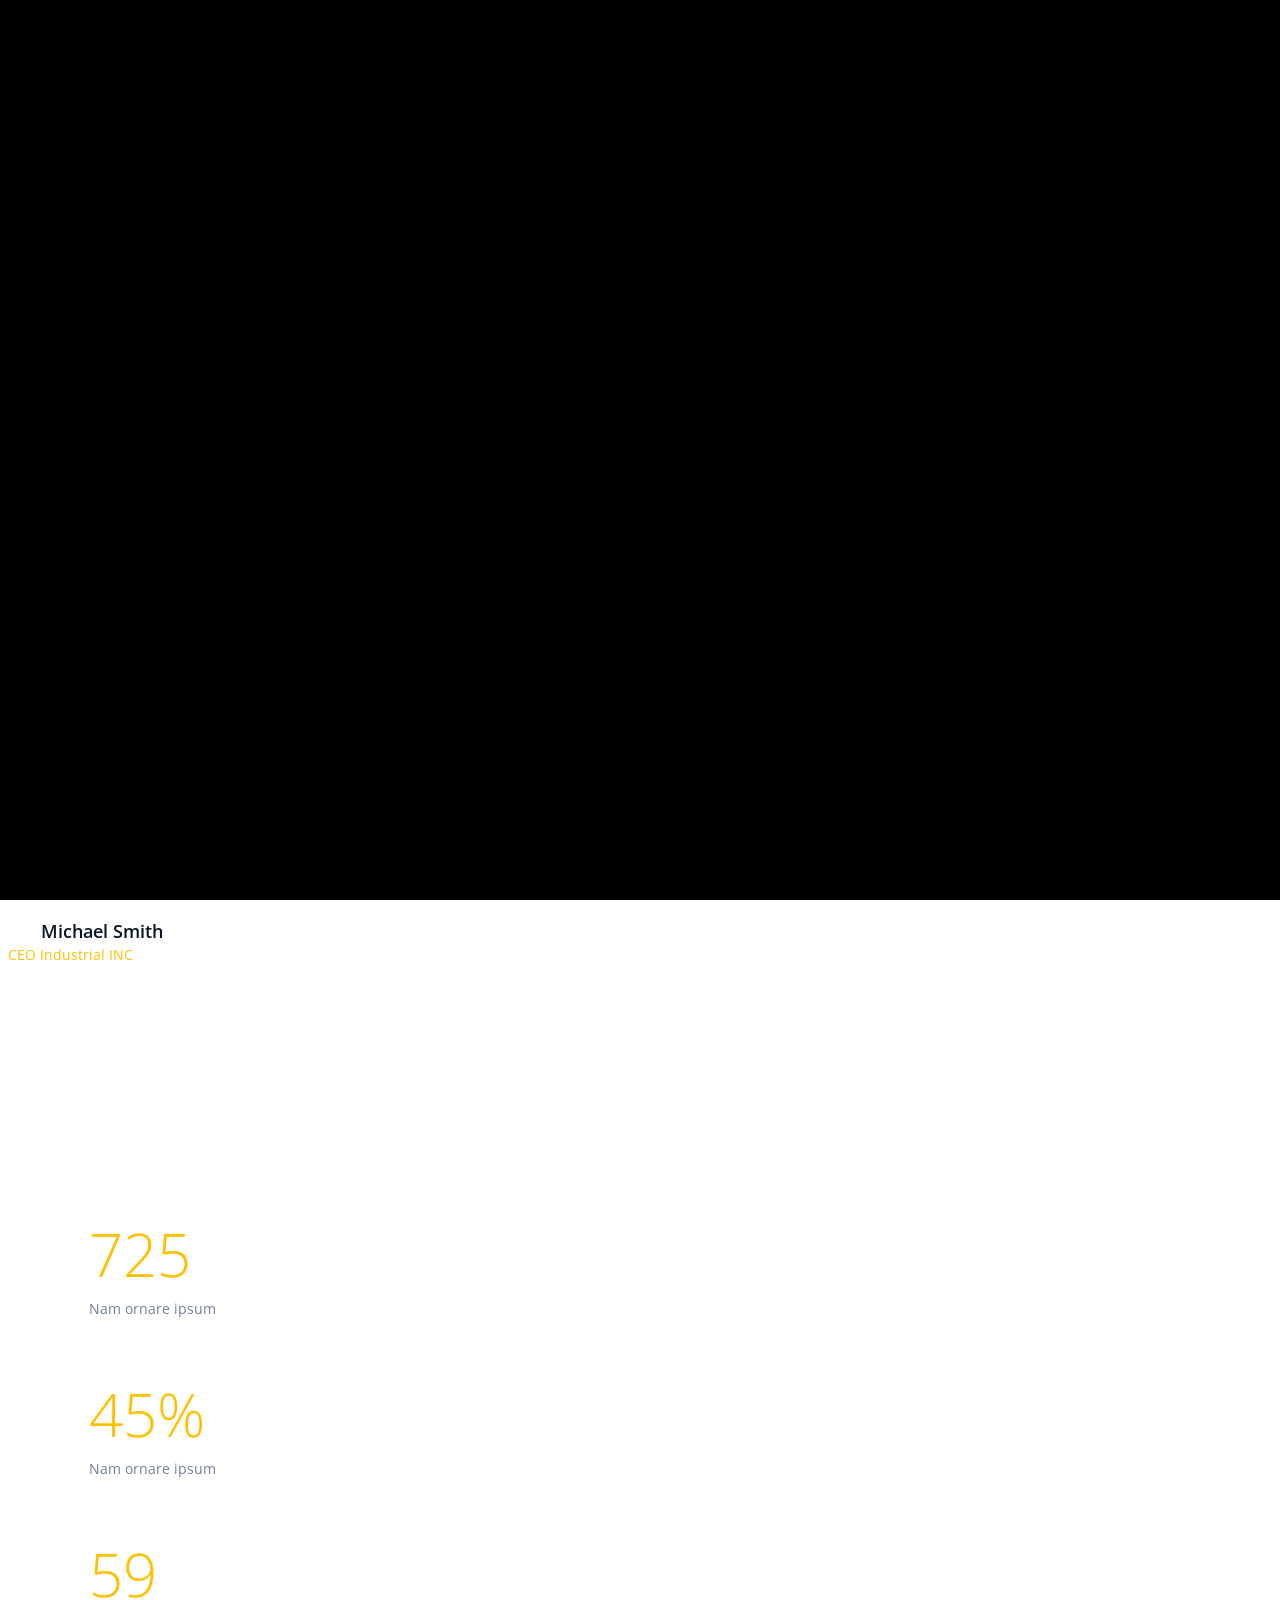
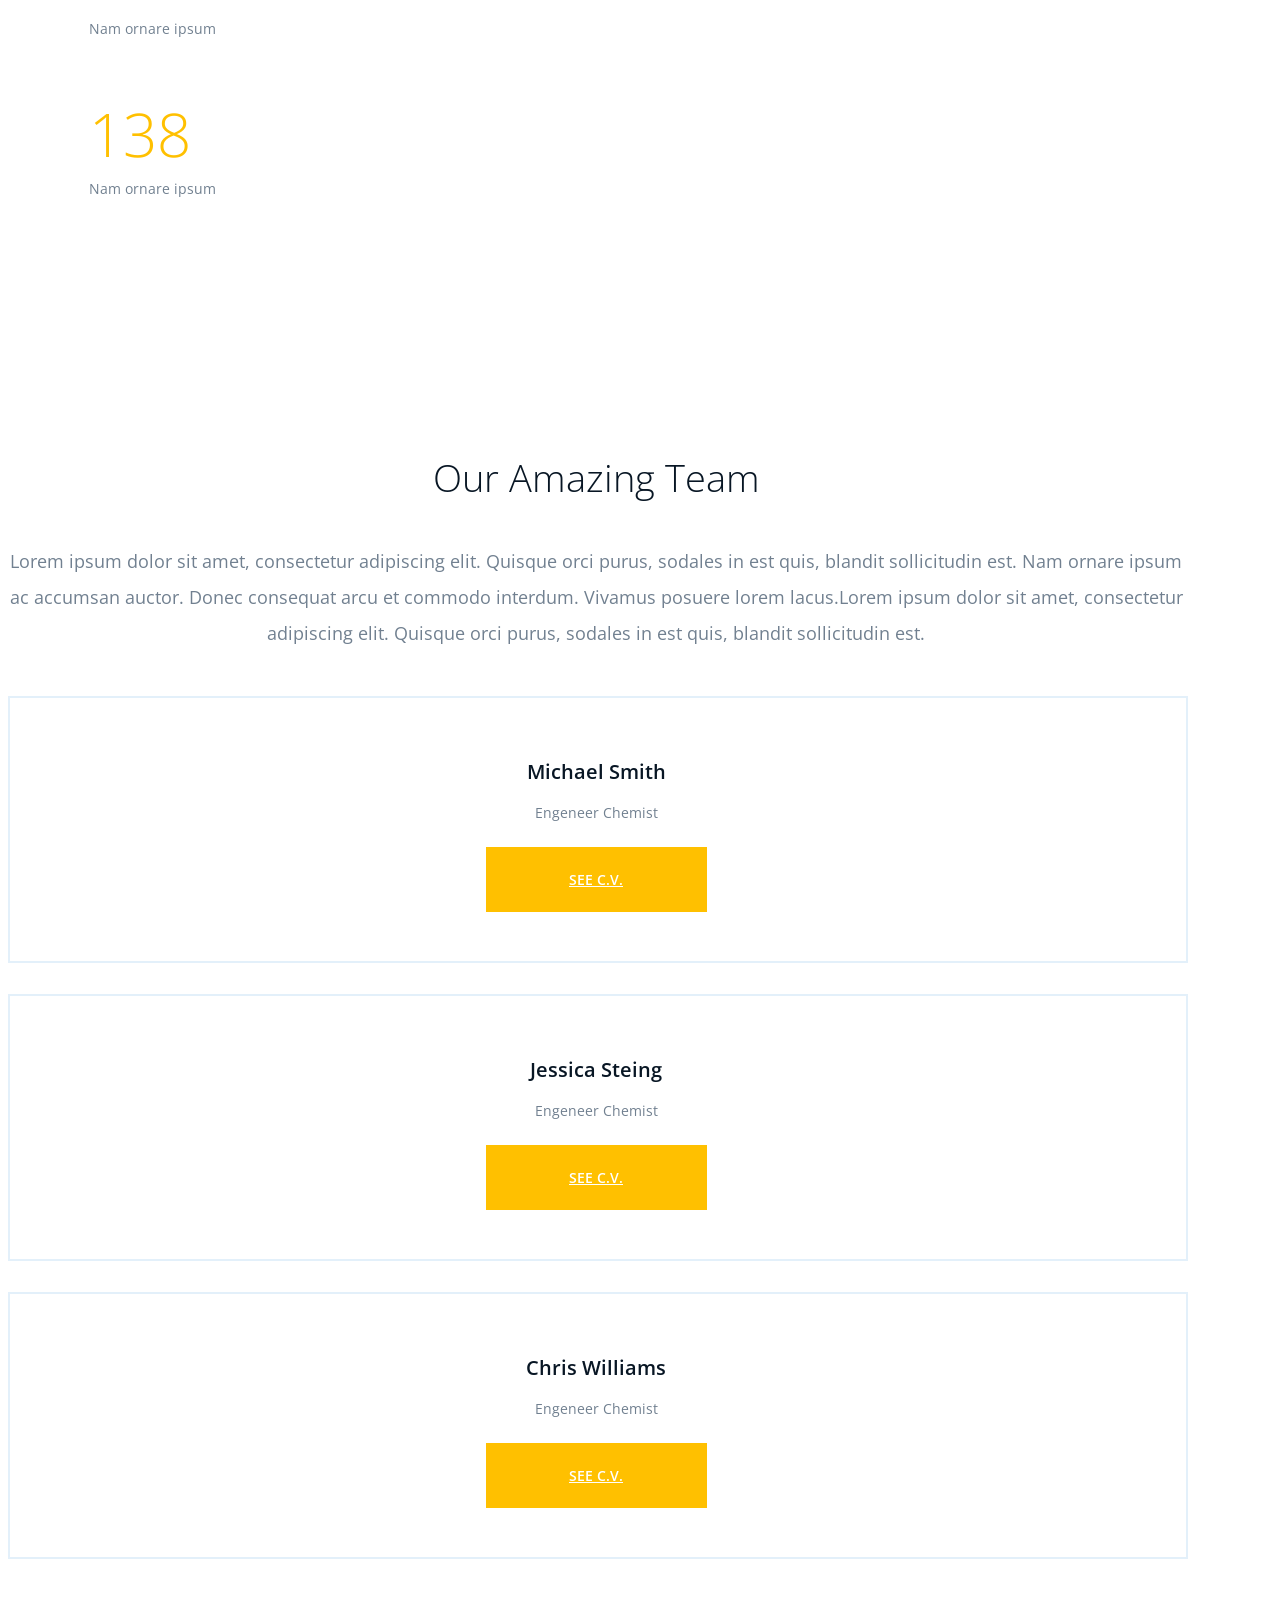
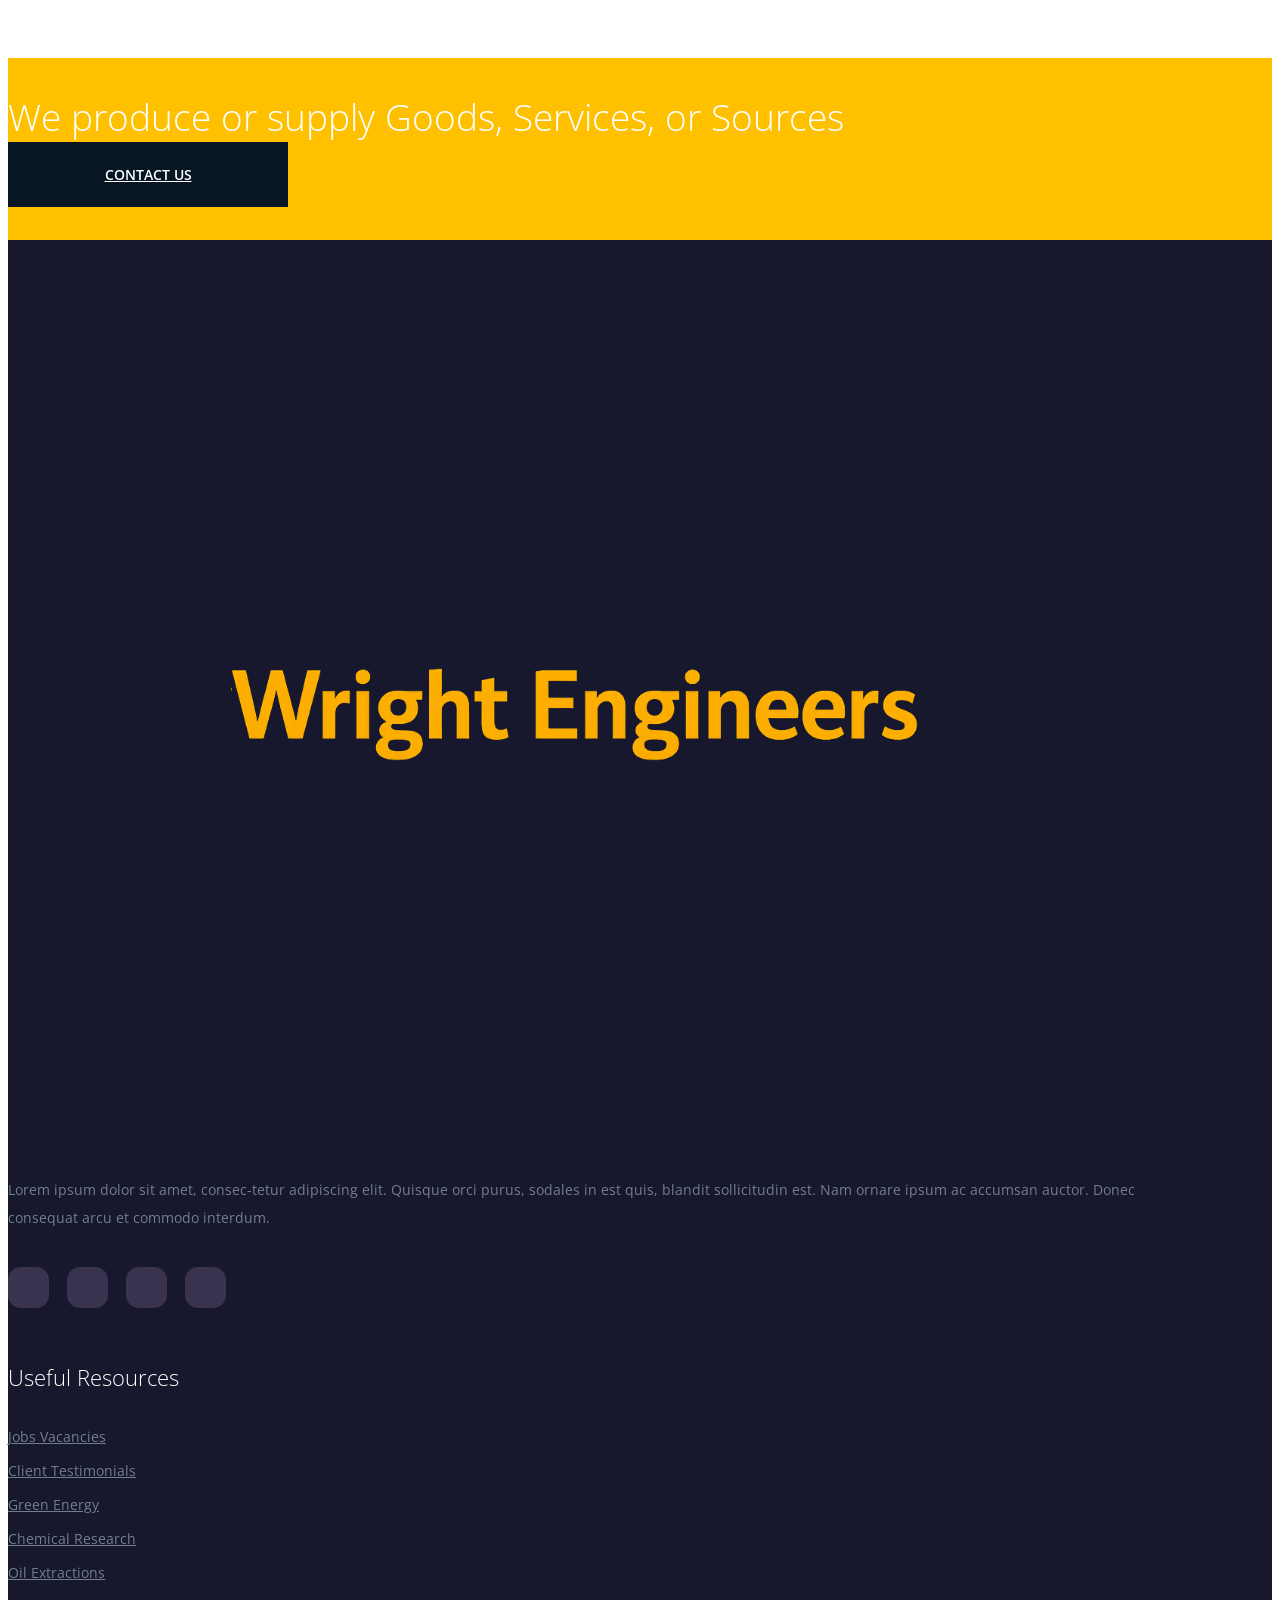
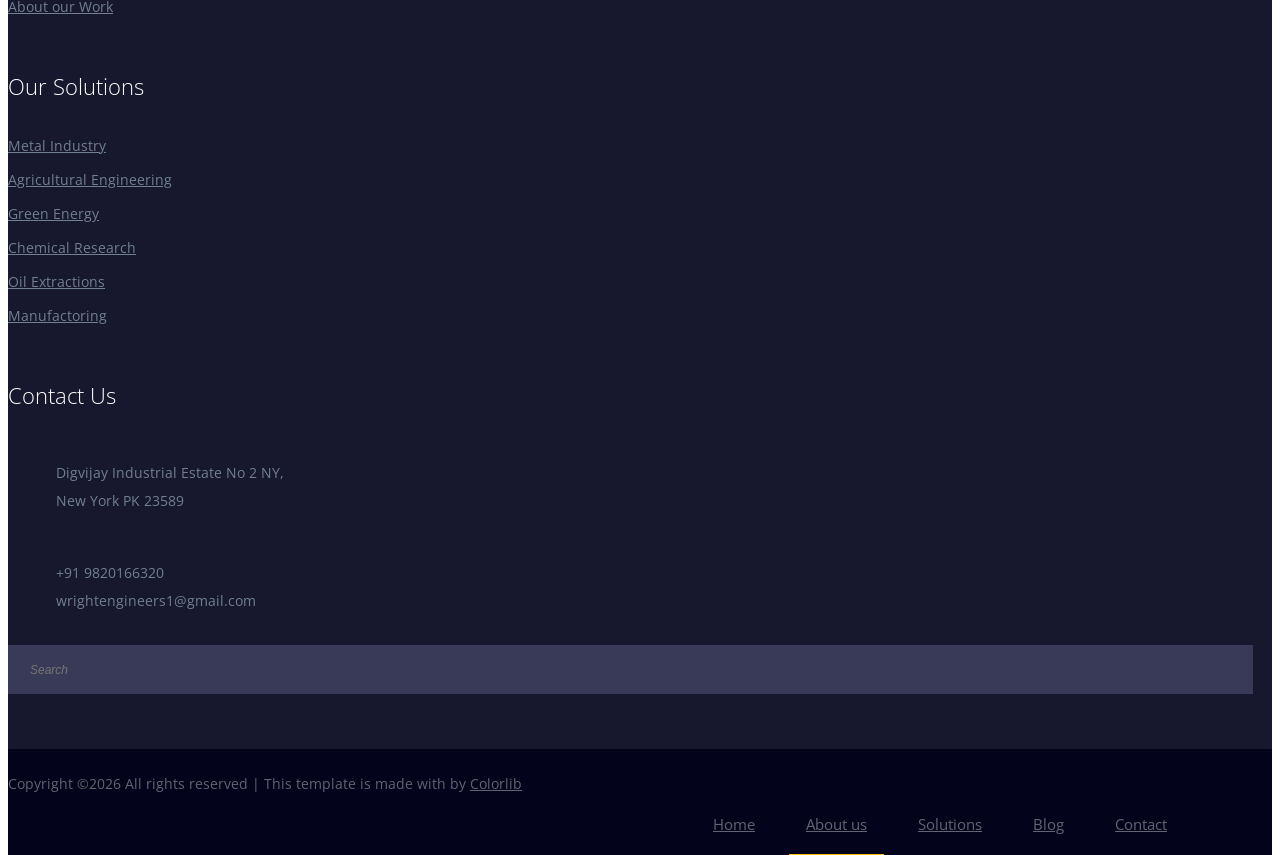
==== commit 345b8ebb: "phone and email" ====
--- a/about.html
+++ b/about.html
@@ -60,8 +60,8 @@
 						<img src="img/icons/phone.png" alt="" class="">
 					</div>
 					<div class="hib-text">
-						<h6>+546 990221 123</h6>
-						<p>contact@industryalinc.com</p>
+						<h6>+91 9820166320</h6>
+						<p>wrightengineers1@gmail.com</p>
 					</div>
 				</div>
 				<div class="header-info-box">
@@ -69,8 +69,8 @@
 						<img src="img/icons/map-marker.png" alt="" class="">
 					</div>
 					<div class="hib-text">
-						<h6>Main Str, no 23</h6>
-						<p>NY, New York PK 23589</p>
+						<h6>Digvijay Industrial Estate No 2</h6>
+						<p>Thane West, MH, India</p>
 					</div>
 				</div>
 				<button class="search-switch"><i class="fa fa-search"></i></button>
@@ -301,7 +301,7 @@
 								<img src="img/icons/map-marker.png" alt="" class="">
 							</div>
 							<div class="fib-text">
-								<p>Main Str, no 23 NY,<br>New York PK 23589</p>
+								<p>Digvijay Industrial Estate No 2 NY,<br>New York PK 23589</p>
 							</div>
 						</div>
 						<div class="footer-info-box">
@@ -309,7 +309,7 @@
 								<img src="img/icons/phone.png" alt="" class="">
 							</div>
 							<div class="fib-text">
-								<p>+546 990221 123<br>contact@industryalinc.com</p>
+								<p>+91 9820166320<br>wrightengineers1@gmail.com</p>
 							</div>
 						</div>
 						<form class="footer-search">
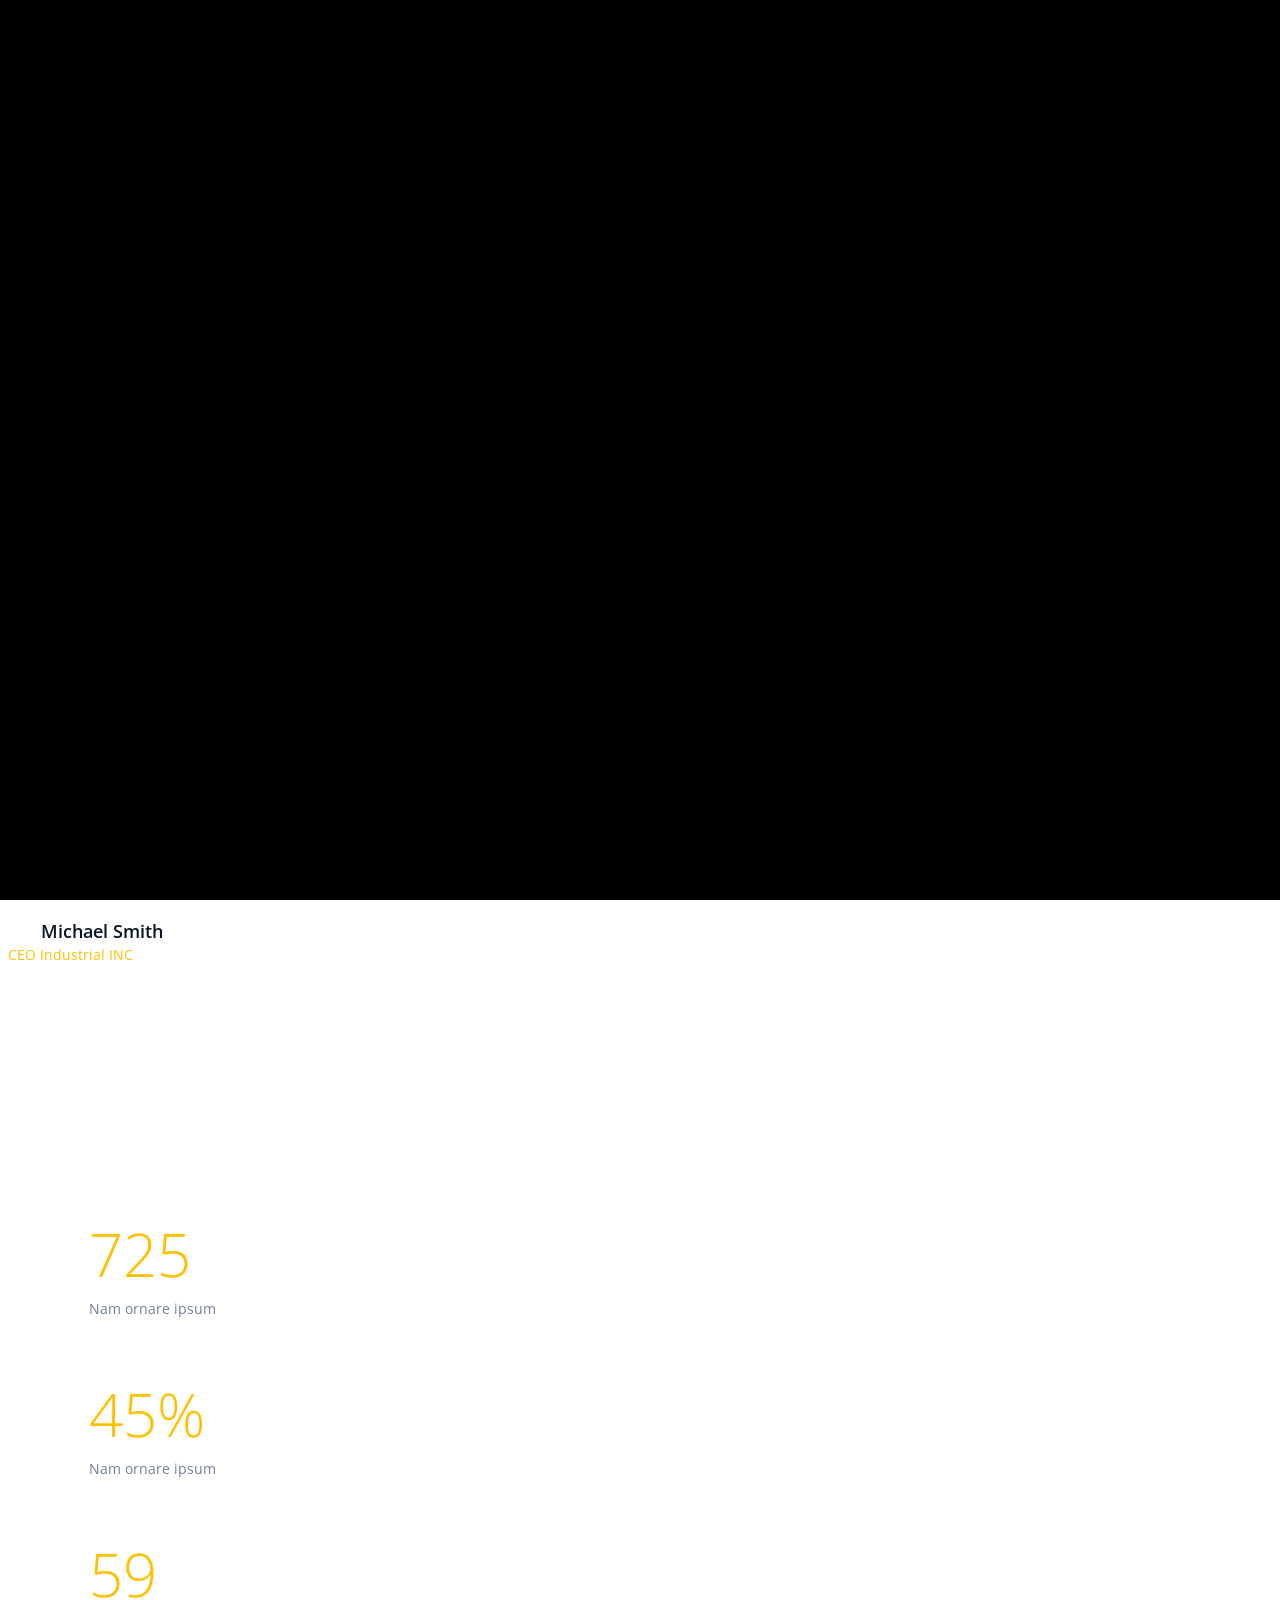
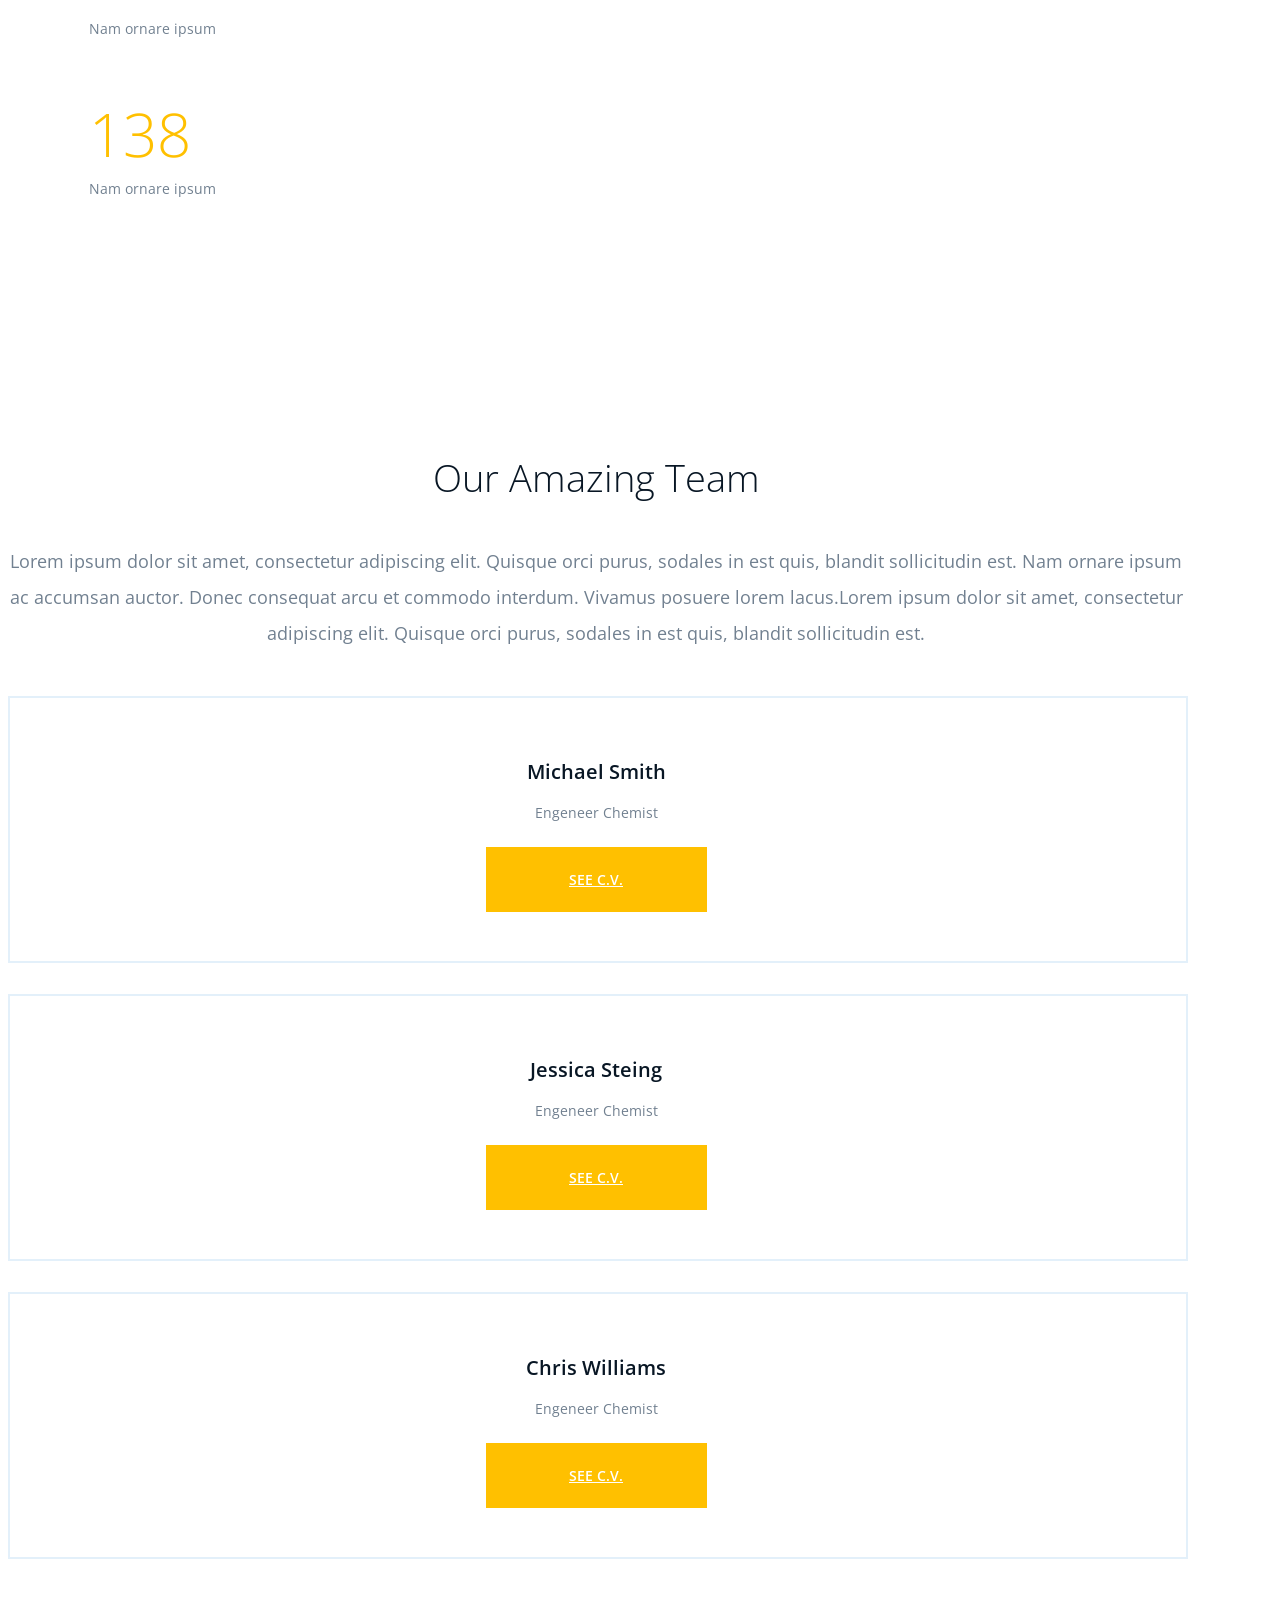
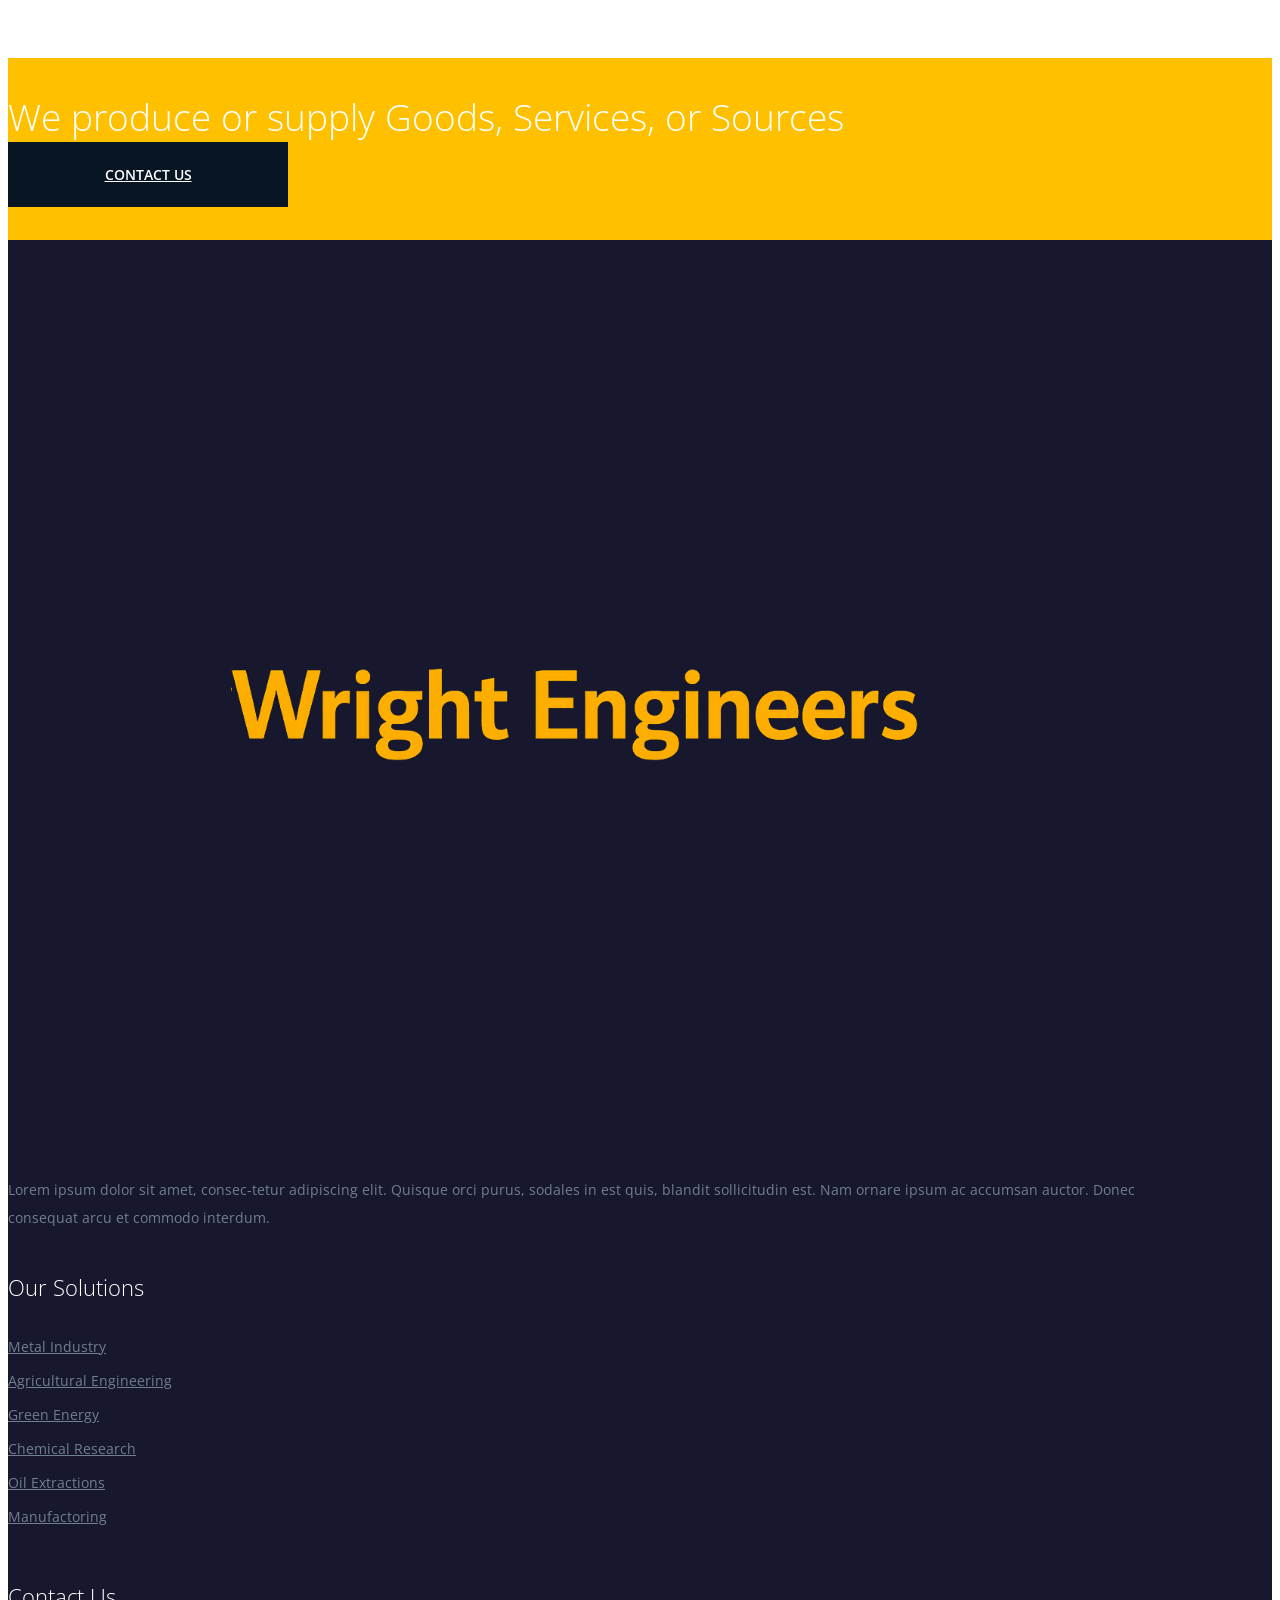
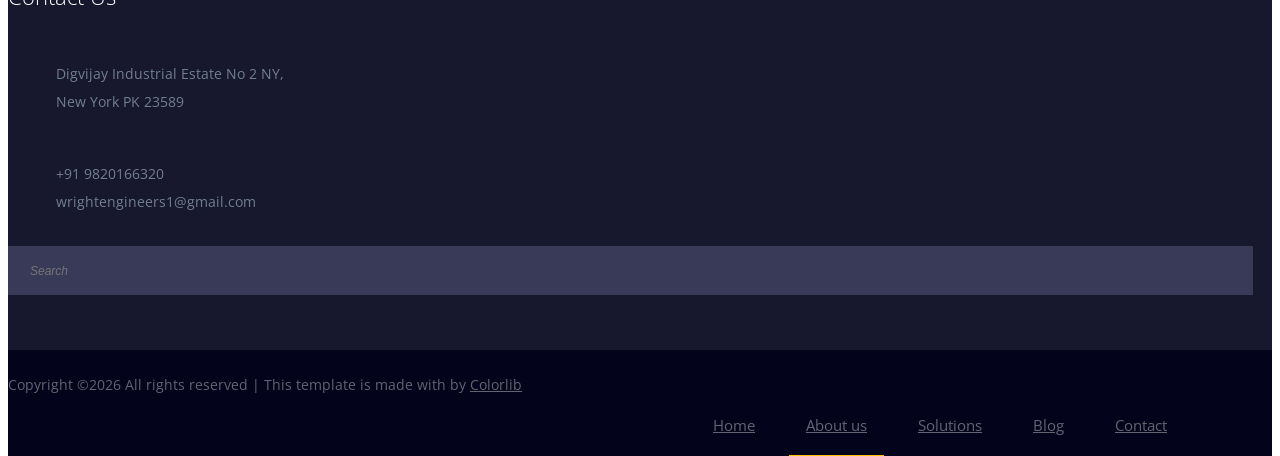
==== commit 39ef2e61: "index update" ====
--- a/about.html
+++ b/about.html
@@ -85,7 +85,7 @@
 							<li><a href="elements.html">Elements</a></li>
 						</ul>
 					</li>
-					<li><a href="blog.html">Blog</a></li>
+					
 					<li><a href="contact.html">Contact</a></li>
 				</ul>
 			</nav>
@@ -259,26 +259,11 @@
 					<div class="footer-widget about-widget">
 						<img src="img/logo-light.png" alt="">
 						<p>Lorem ipsum dolor sit amet, consec-tetur adipiscing elit. Quisque orci purus, sodales in est quis, blandit sollicitudin est. Nam ornare ipsum ac accumsan auctor. Donec consequat arcu et commodo interdum. </p>
-						<div class="footer-social">
-							<a href=""><i class="fa fa-facebook"></i></a>
-							<a href=""><i class="fa fa-twitter"></i></a>
-							<a href=""><i class="fa fa-dribbble"></i></a>
-							<a href=""><i class="fa fa-behance"></i></a>
-						</div>
+						
 					</div>
 				</div>
 				<div class="col-lg-3 col-md-6 col-sm-6">
-					<div class="footer-widget">
-						<h2 class="fw-title">Useful Resources</h2>
-						<ul>
-							<li><a href="">Jobs Vacancies</a></li>
-							<li><a href="">Client Testimonials</a></li>
-							<li><a href="">Green  Energy</a></li>
-							<li><a href="">Chemical Research</a></li>
-							<li><a href="">Oil Extractions</a></li>
-							<li><a href="">About our Work</a></li>
-						</ul>
-					</div>
+					
 				</div>
 				<div class="col-lg-3 col-md-6 col-sm-6">
 					<div class="footer-widget">
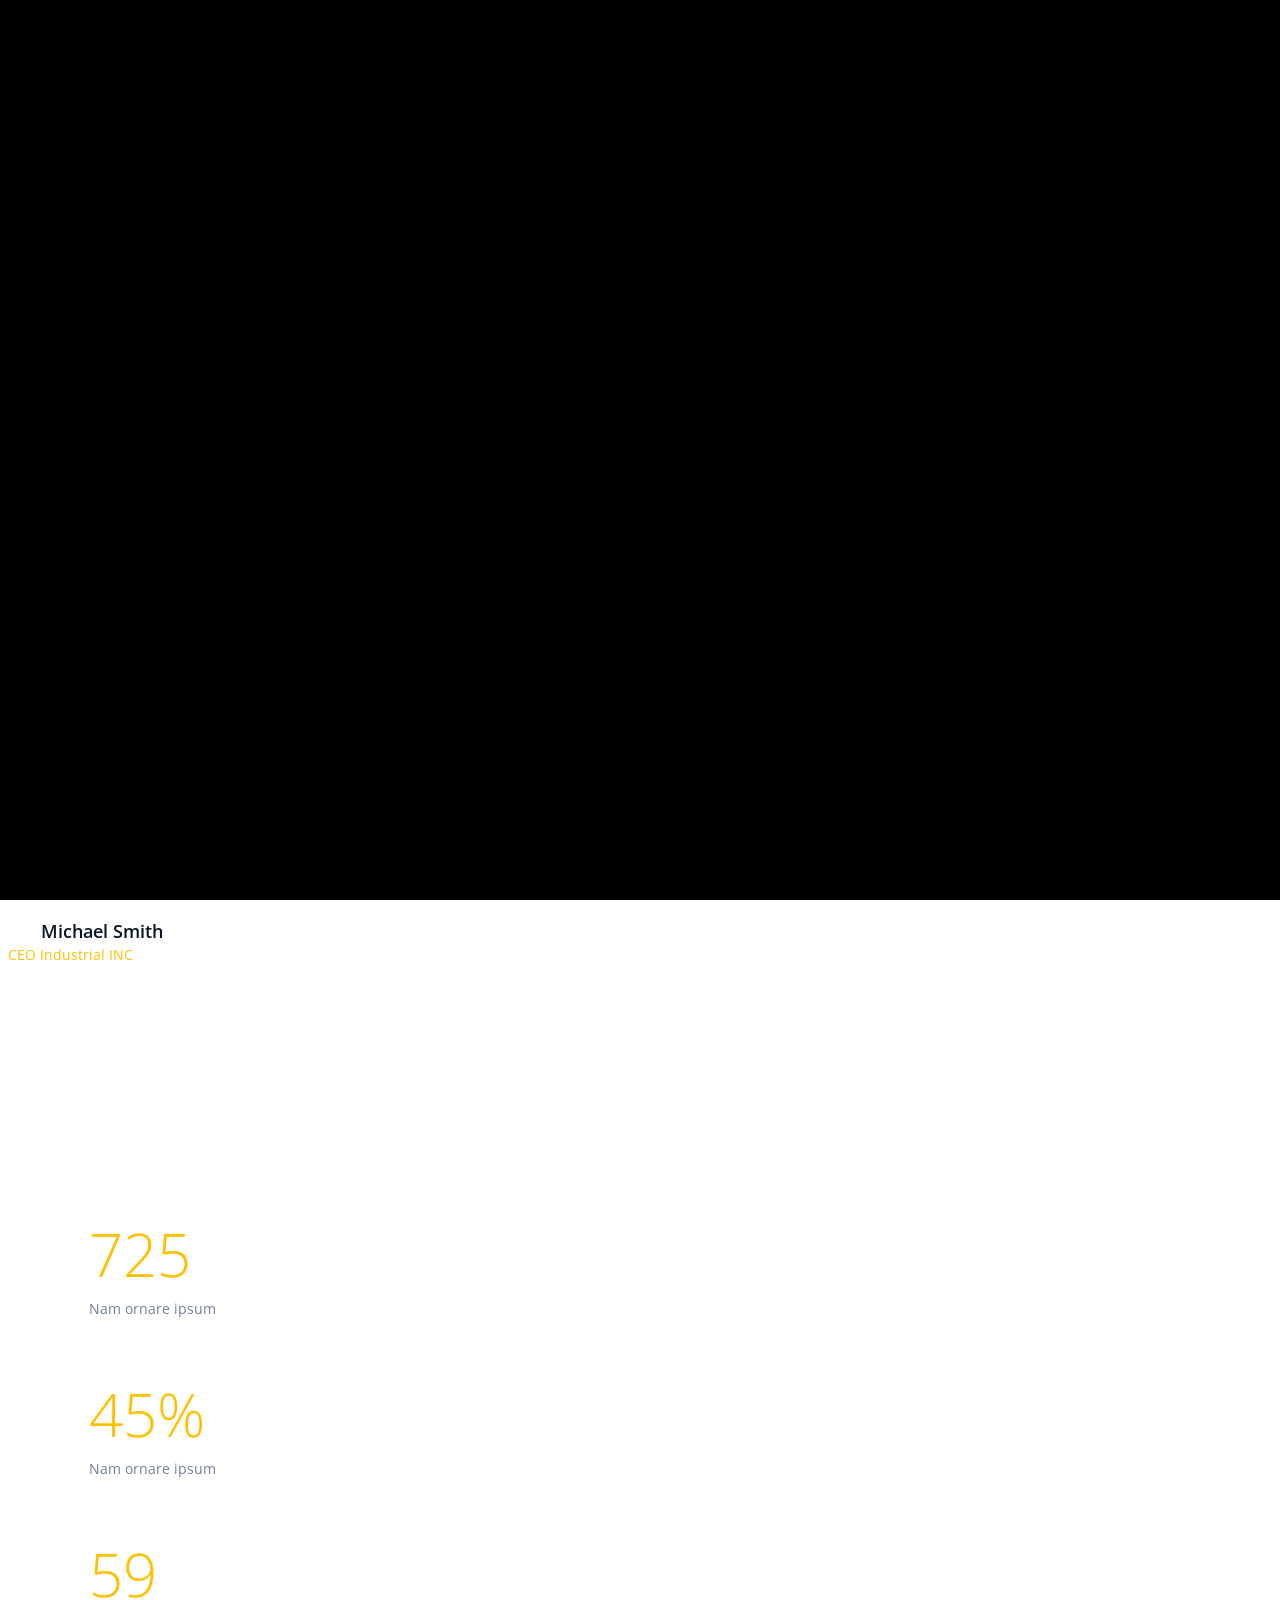
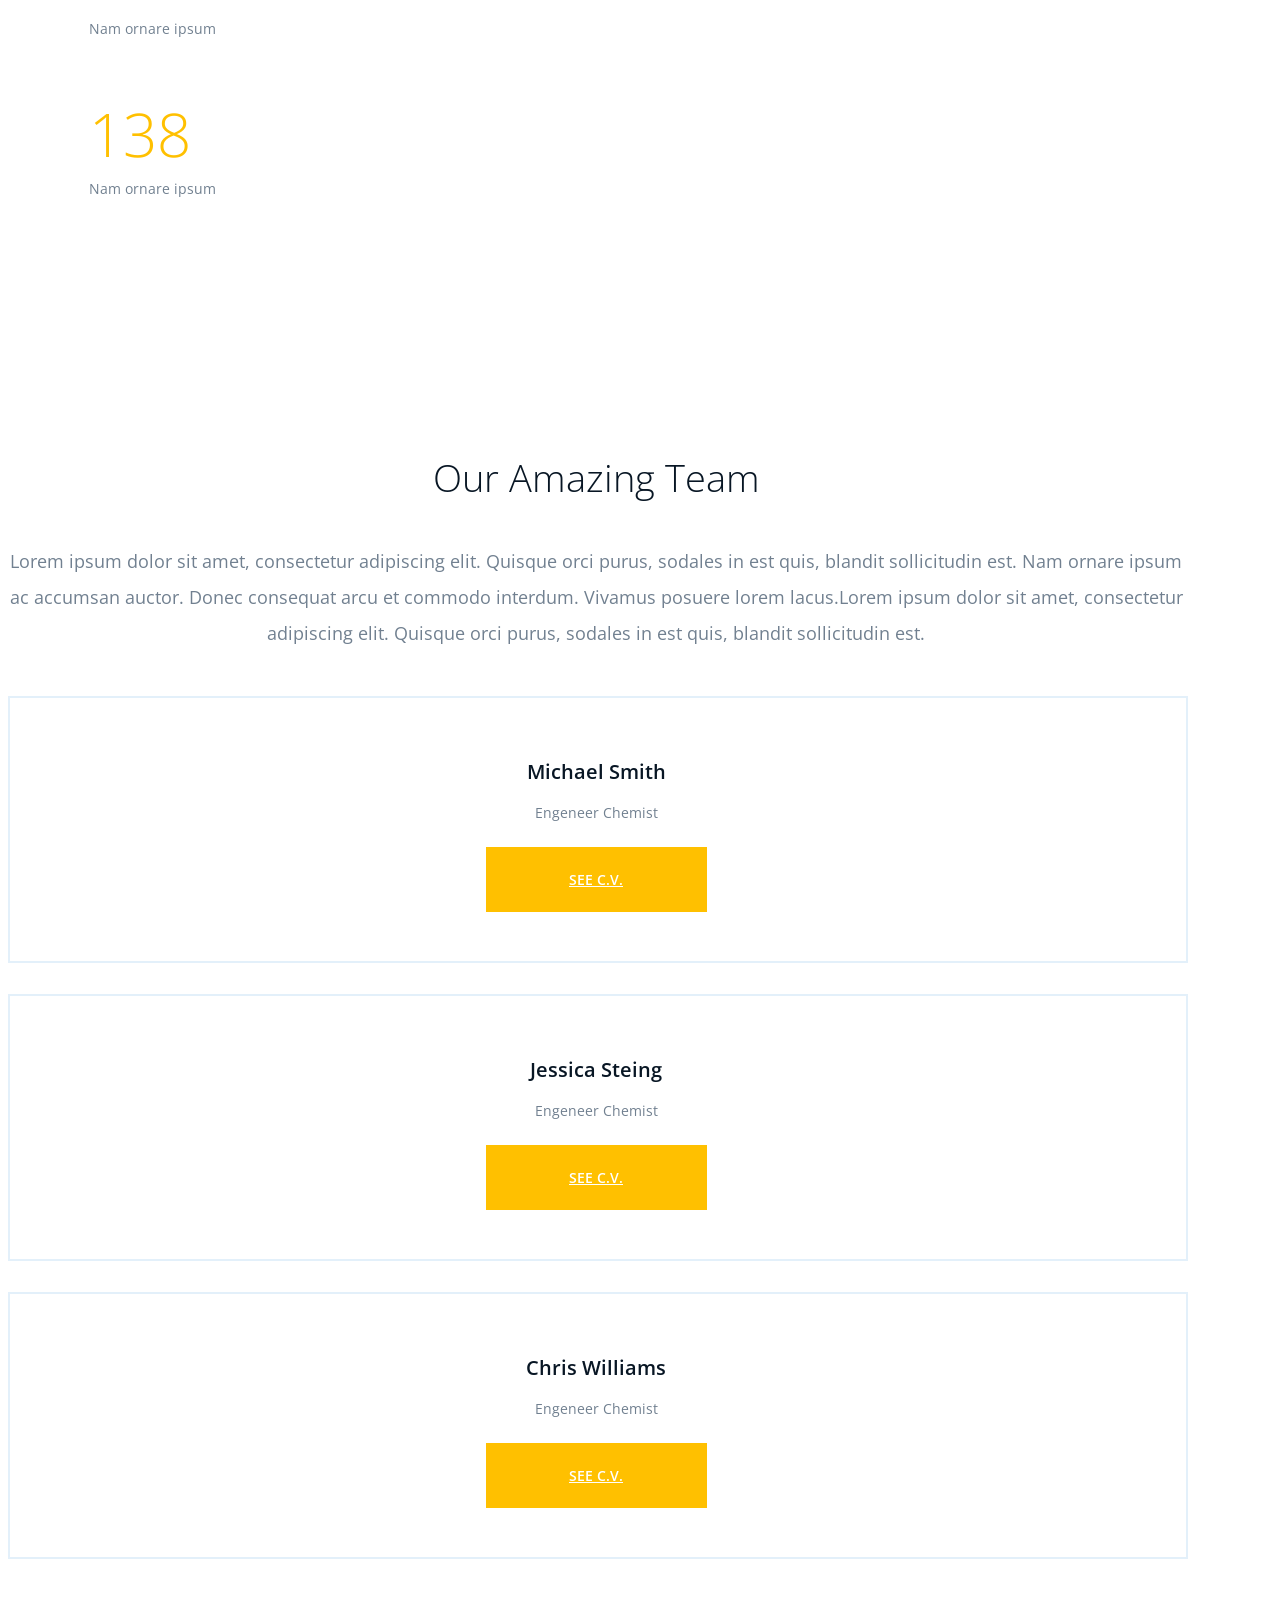
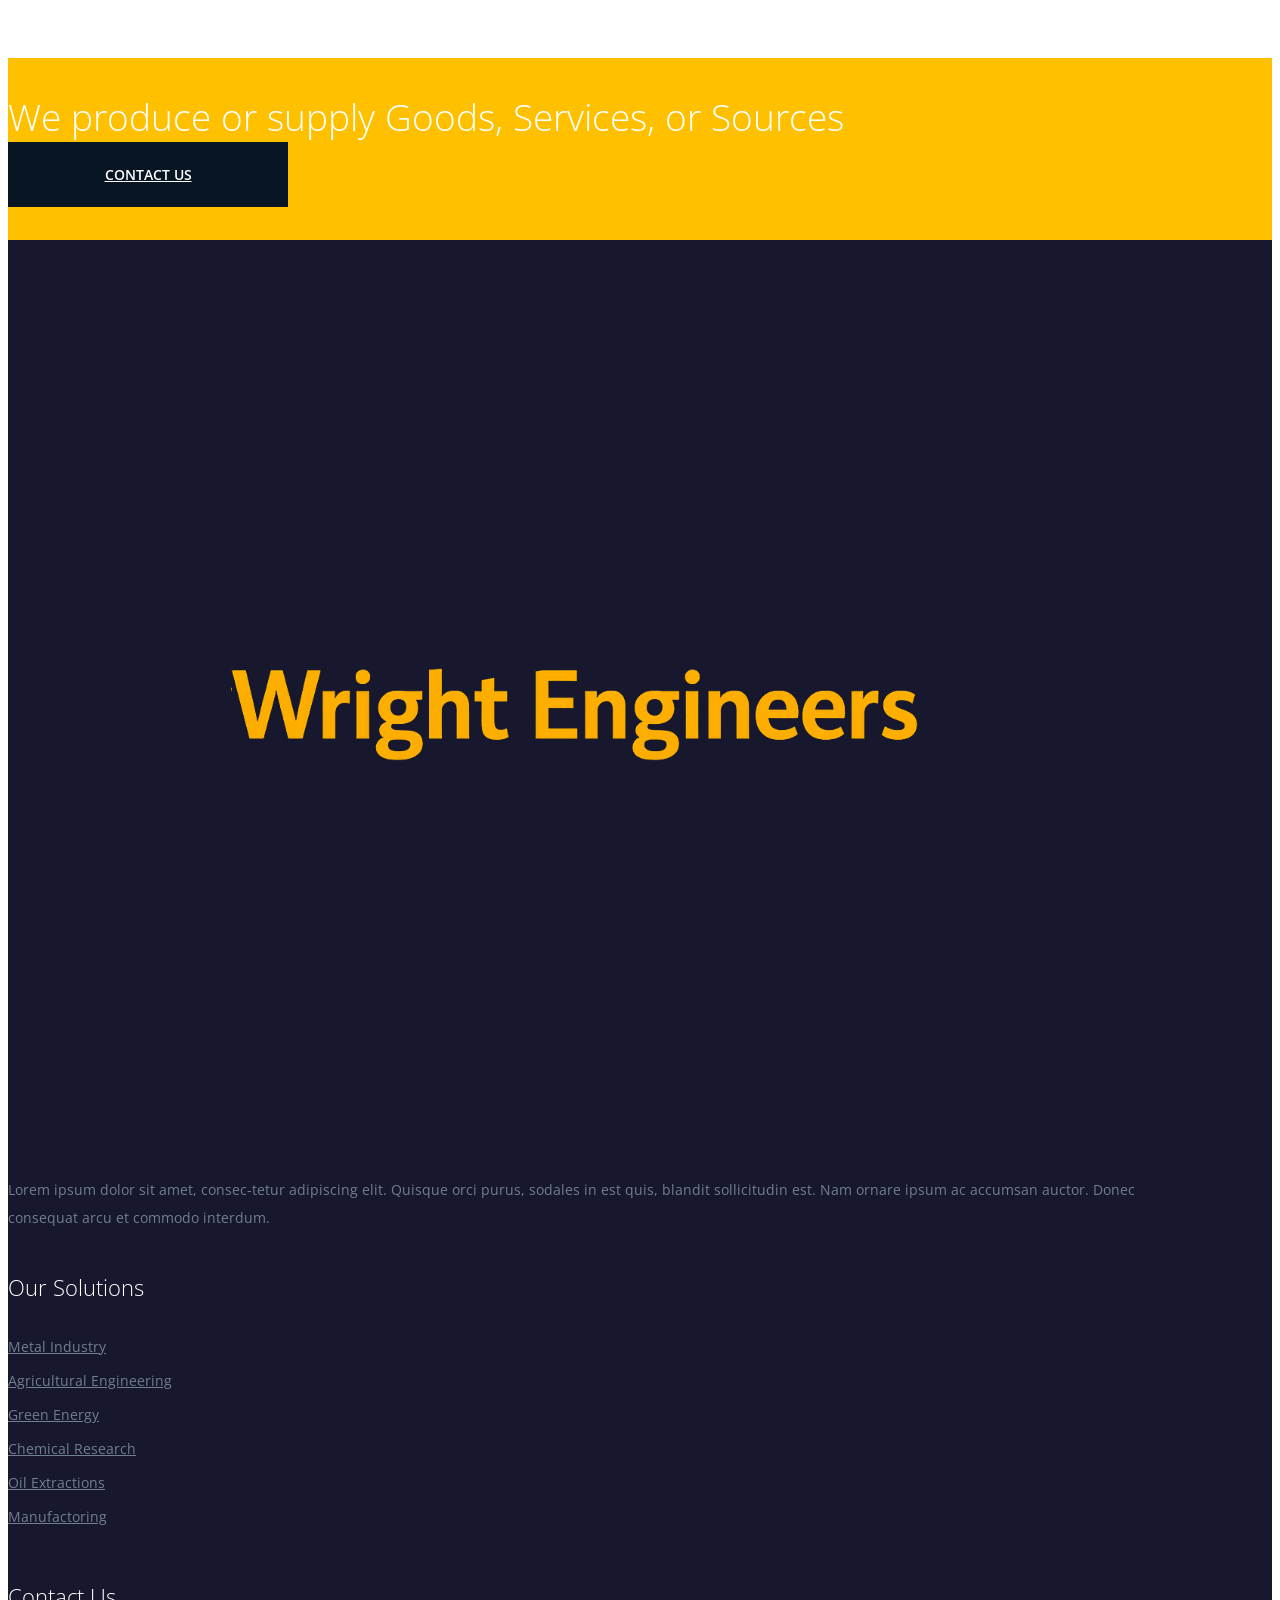
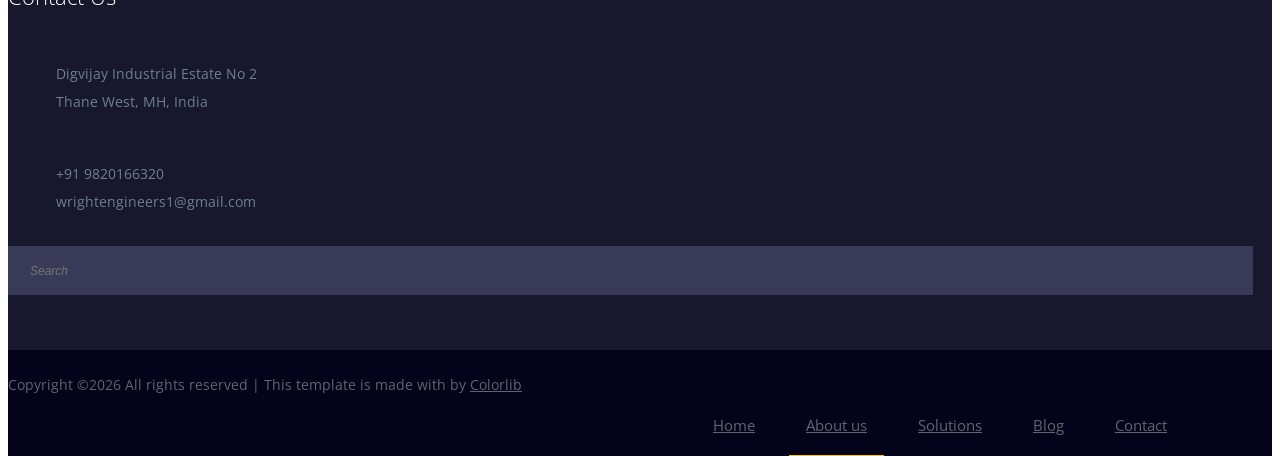
==== commit bae300bd: "index update" ====
--- a/about.html
+++ b/about.html
@@ -1,7 +1,7 @@
 <!DOCTYPE html>
 <html lang="zxx">
 <head>
-	<title>Industry.INC | HTML Template</title>
+	<title>Wright Engineers</title>
 	<meta charset="UTF-8">
 	<meta name="description" content="Industry.INC HTML Template">
 	<meta name="keywords" content="industry, html">
@@ -41,10 +41,10 @@
 			<div class="container-fluid">
 				<div class="row">
 					<div class="col-md-6">
-						<p>Lorem ipsum dolor sit amet, consectetur adipiscing elit.</p>
+						<p>Wright Engineers</p>
 					</div>
 					<div class="col-md-6 text-md-right">
-						<p>Lorem ipsum dolor sit amet, consectetur adipiscing elit.</p>
+						<p>Wright Engineers</p>
 					</div>
 				</div>
 			</div>
@@ -286,7 +286,7 @@
 								<img src="img/icons/map-marker.png" alt="" class="">
 							</div>
 							<div class="fib-text">
-								<p>Digvijay Industrial Estate No 2 NY,<br>New York PK 23589</p>
+								<p>Digvijay Industrial Estate No 2 <br>Thane West, MH, India</p>
 							</div>
 						</div>
 						<div class="footer-info-box">
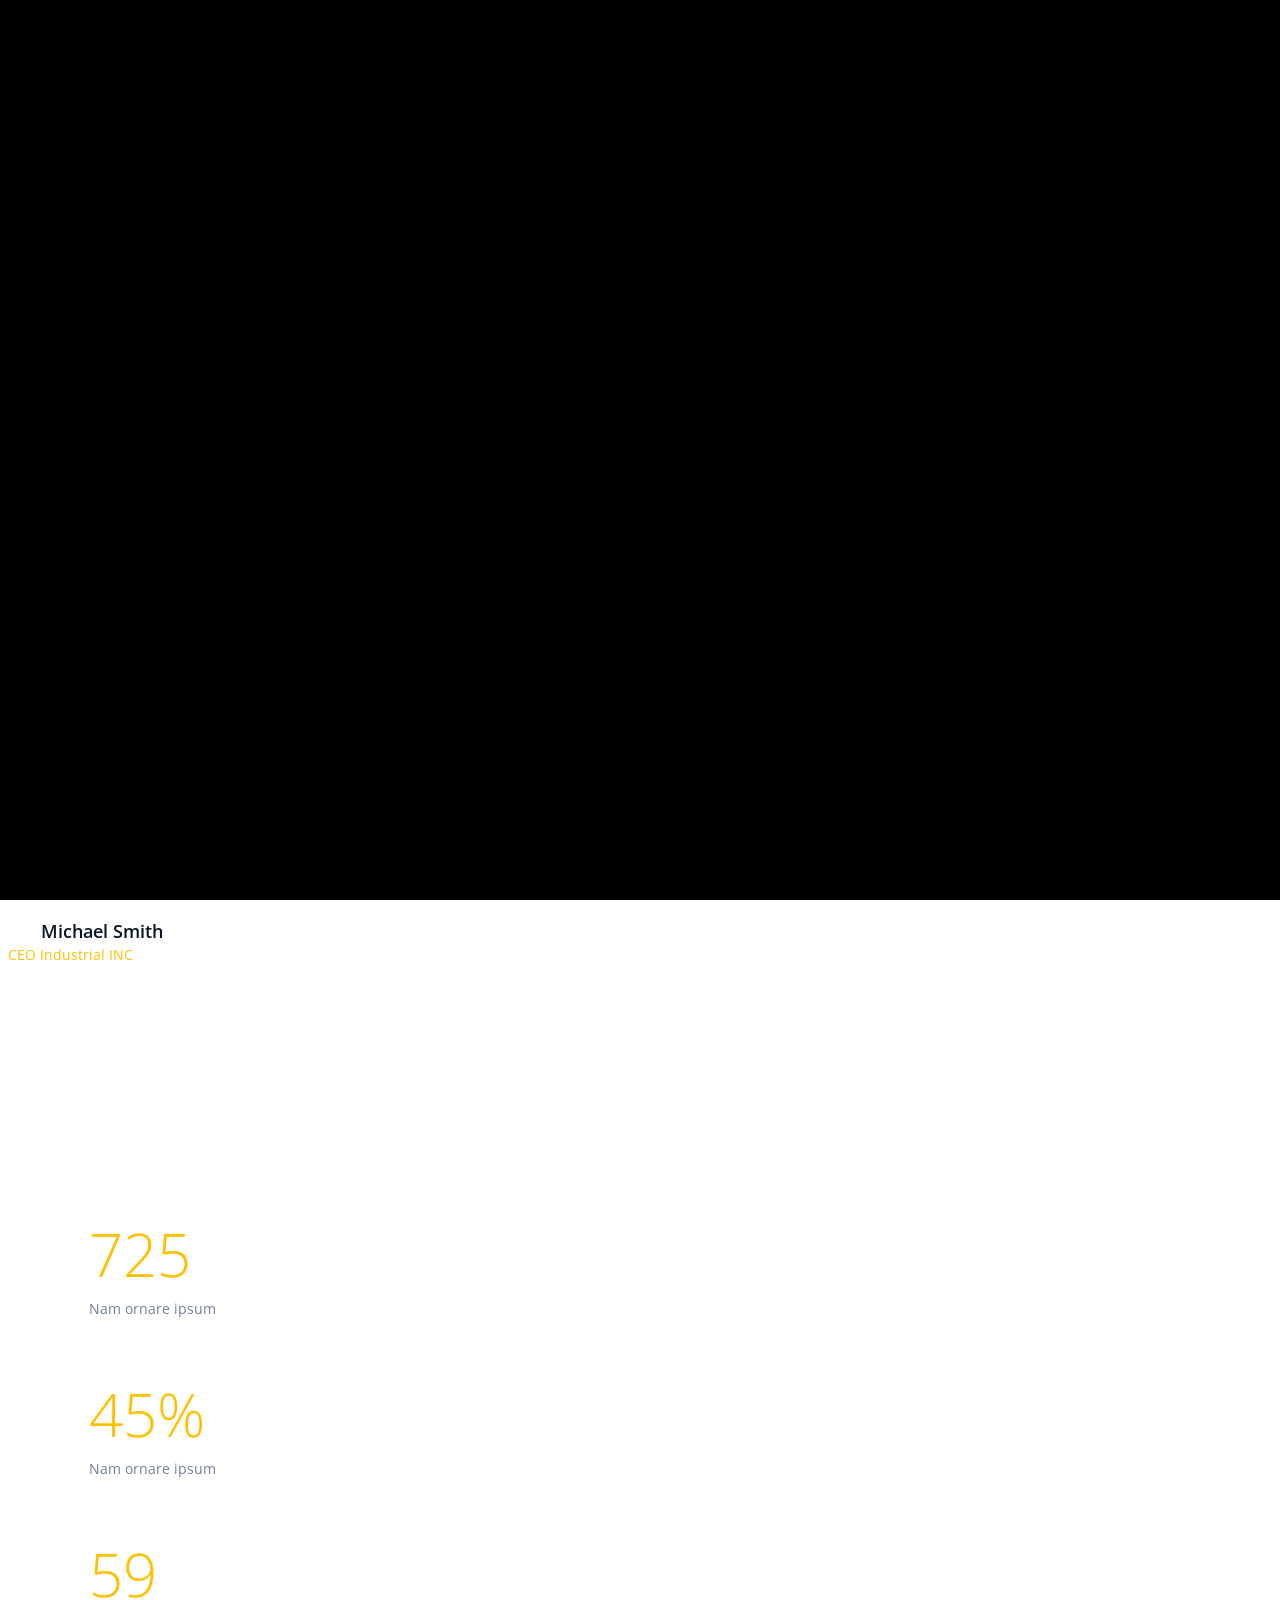
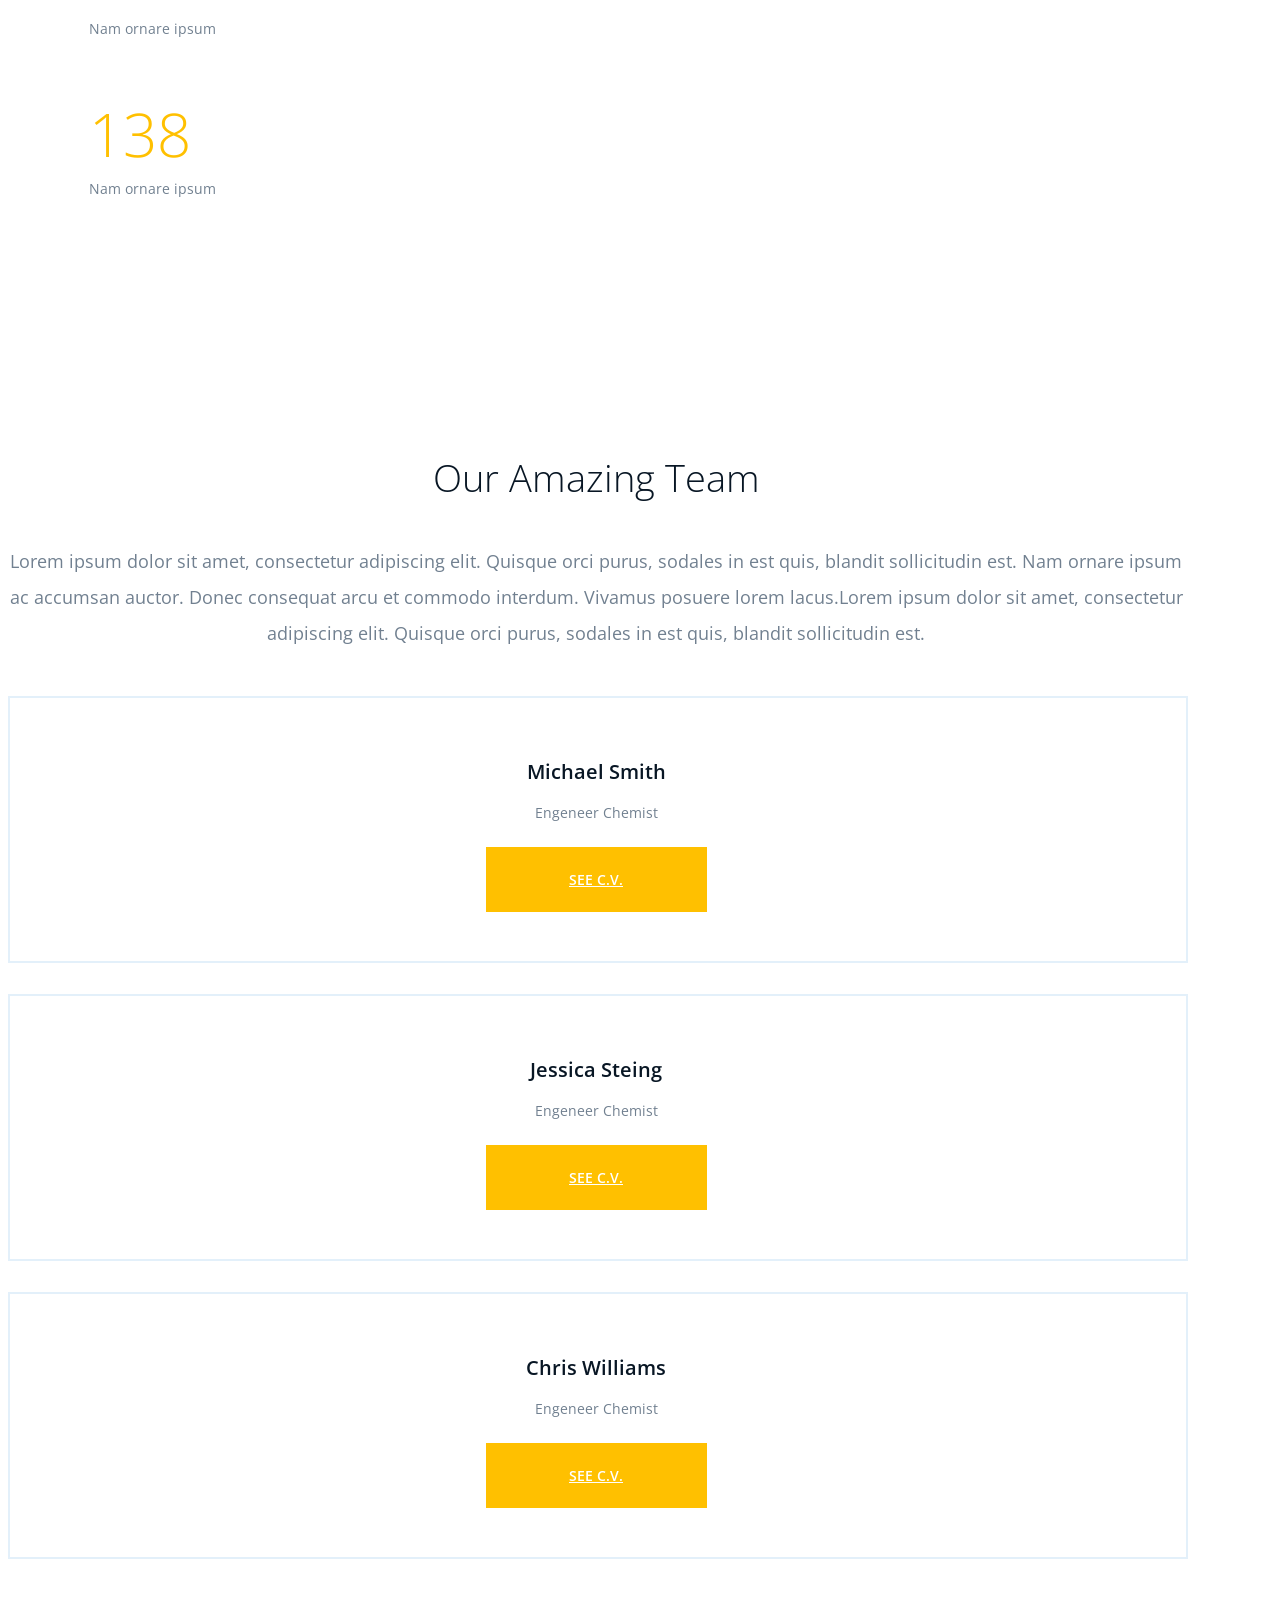
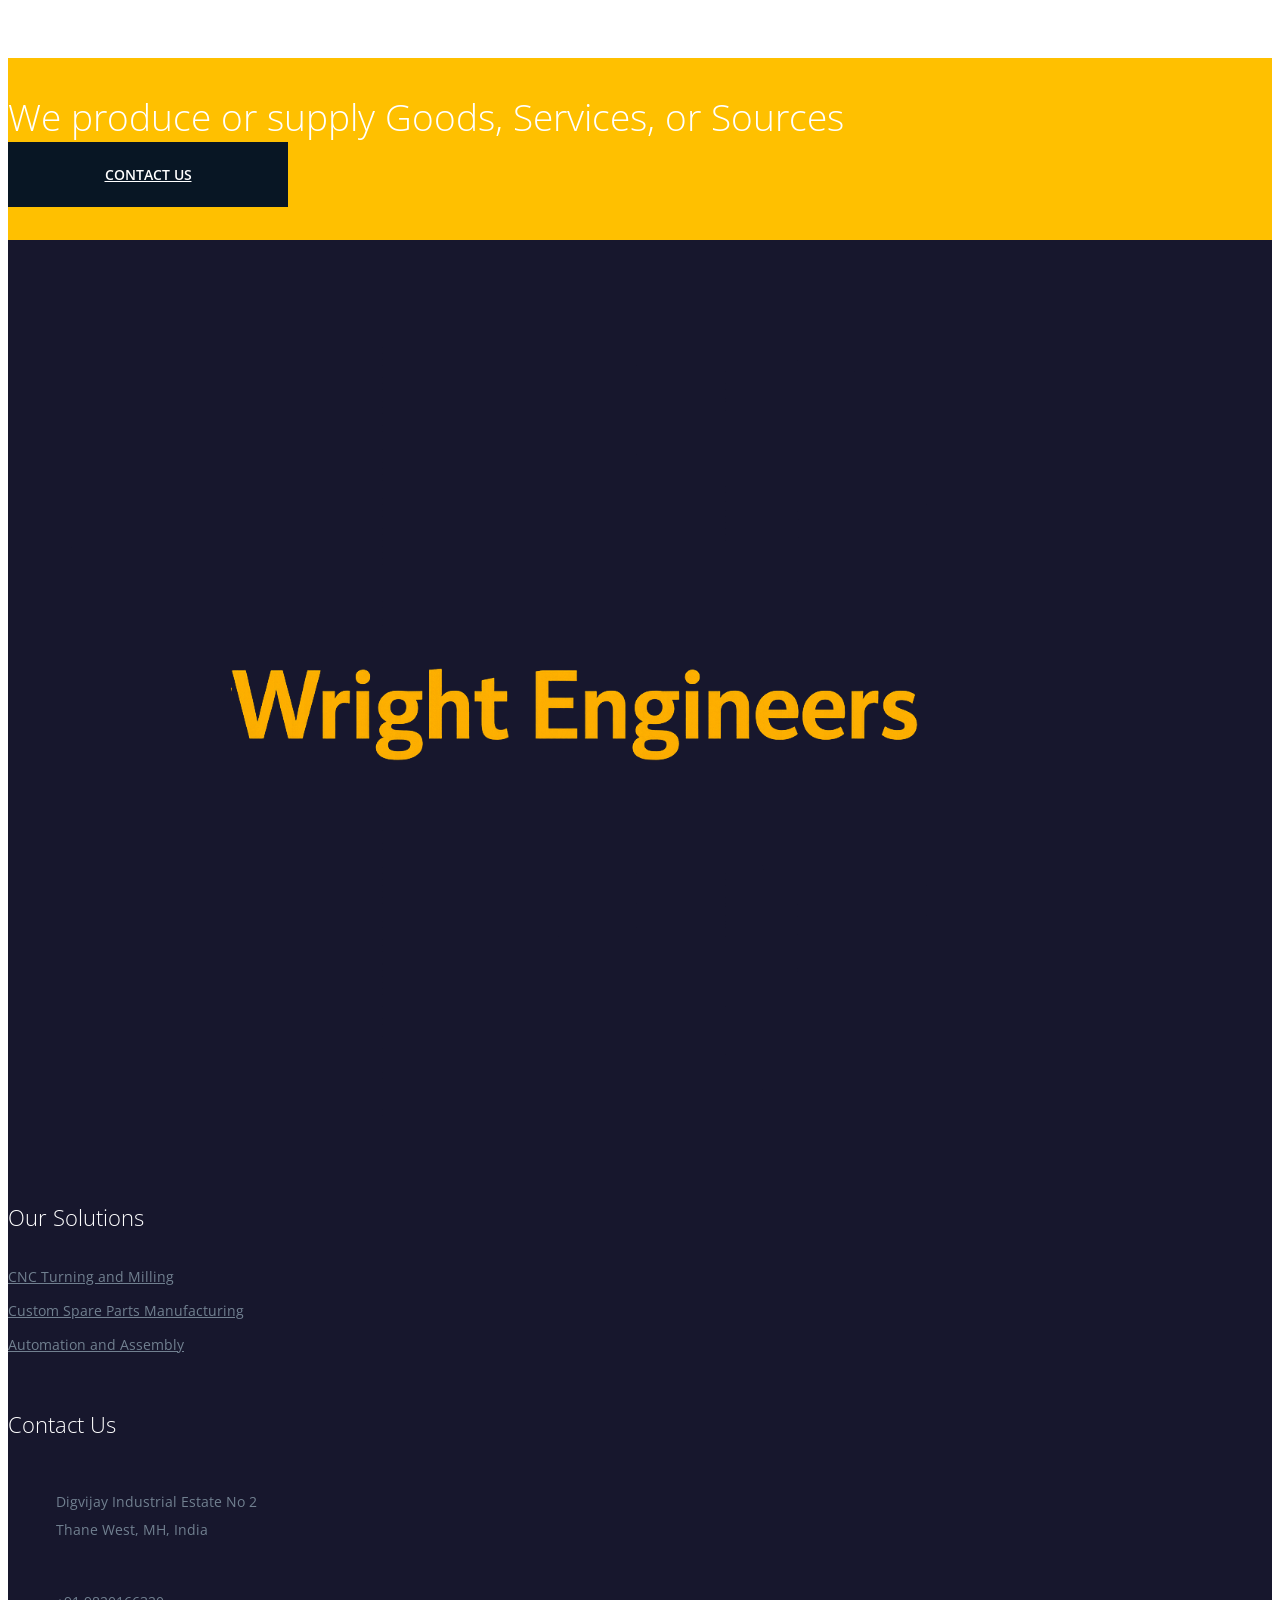
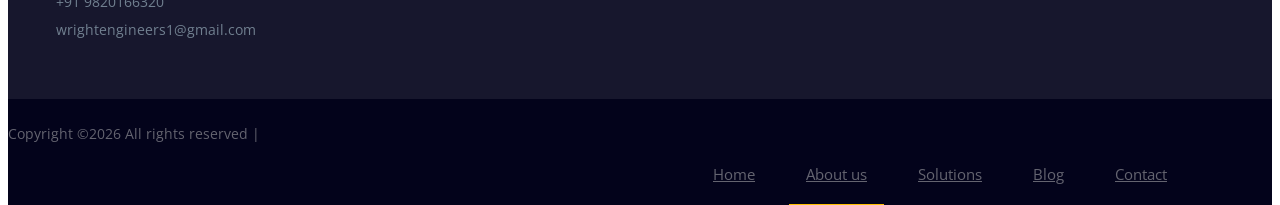
==== commit 60f68cfc: "updates" ====
--- a/about.html
+++ b/about.html
@@ -79,14 +79,9 @@
 			<nav class="site-nav-menu">
 				<ul>
 					<li><a href="index.html">Home</a></li>
+					<li><a href="solutions.html">Solutions</a></li>
+					<li><a href="contact.html">Contact</a></li>
 					<li class="active"><a href="about.html">About us</a></li>
-					<li><a href="solutions.html">Solutions</a>
-						<ul class="sub-menu">
-							<li><a href="elements.html">Elements</a></li>
-						</ul>
-					</li>
-					
-					<li><a href="contact.html">Contact</a></li>
 				</ul>
 			</nav>
 
@@ -258,7 +253,7 @@
 				<div class="col-lg-3 col-md-6">
 					<div class="footer-widget about-widget">
 						<img src="img/logo-light.png" alt="">
-						<p>Lorem ipsum dolor sit amet, consec-tetur adipiscing elit. Quisque orci purus, sodales in est quis, blandit sollicitudin est. Nam ornare ipsum ac accumsan auctor. Donec consequat arcu et commodo interdum. </p>
+						
 						
 					</div>
 				</div>
@@ -269,12 +264,9 @@
 					<div class="footer-widget">
 						<h2 class="fw-title">Our Solutions</h2>
 						<ul>
-							<li><a href="">Metal Industry</a></li>
-							<li><a href="">Agricultural Engineering</a></li>
-							<li><a href="">Green  Energy</a></li>
-							<li><a href="">Chemical Research</a></li>
-							<li><a href="">Oil Extractions</a></li>
-							<li><a href="">Manufactoring</a></li>
+							<li><a href="solutions.html">CNC Turning and Milling</a></li>
+							<li><a href="solutions.html">Custom Spare Parts Manufacturing </a></li>
+							<li><a href="solutions.html">Automation and Assembly</a></li>
 						</ul>
 					</div>
 				</div>
@@ -297,9 +289,7 @@
 								<p>+91 9820166320<br>wrightengineers1@gmail.com</p>
 							</div>
 						</div>
-						<form class="footer-search">
-							<input type="text" placeholder="Search">
-							<button><i class="fa fa-search"></i></button>
+						
 						</form>
 					</div>
 				</div>
@@ -309,9 +299,9 @@
 			<div class="container">
 			<div class="row">
 				<div class="col-lg-4 order-2 order-lg-1 p-0">
-					<div class="copyright"><!-- Link back to Colorlib can't be removed. Template is licensed under CC BY 3.0. -->
-Copyright &copy;<script>document.write(new Date().getFullYear());</script> All rights reserved | This template is made with <i class="fa fa-heart-o" aria-hidden="true"></i> by <a href="https://colorlib.com" target="_blank">Colorlib</a>
-<!-- Link back to Colorlib can't be removed. Template is licensed under CC BY 3.0. --></div>
+					<div class="copyright">
+Copyright &copy;<script>document.write(new Date().getFullYear());</script> All rights reserved | 
+</div>
 				</div>
 				<div class="col-lg-7 order-1 order-lg-2 p-0">
 					<ul class="footer-menu">
@@ -328,16 +318,7 @@
 	</footer>
 	<!-- Footer section end -->
 	
-	<!-- Search model -->
-	<div class="search-model">
-		<div class="h-100 d-flex align-items-center justify-content-center">
-			<div class="search-close-switch">+</div>
-			<form class="search-model-form">
-				<input type="text" id="search-input" placeholder="Search here.....">
-			</form>
-		</div>
-	</div>
-	<!-- Search model end -->
+
 	
 	<!--====== Javascripts & Jquery ======-->
 	<script src="js/jquery-3.2.1.min.js"></script>
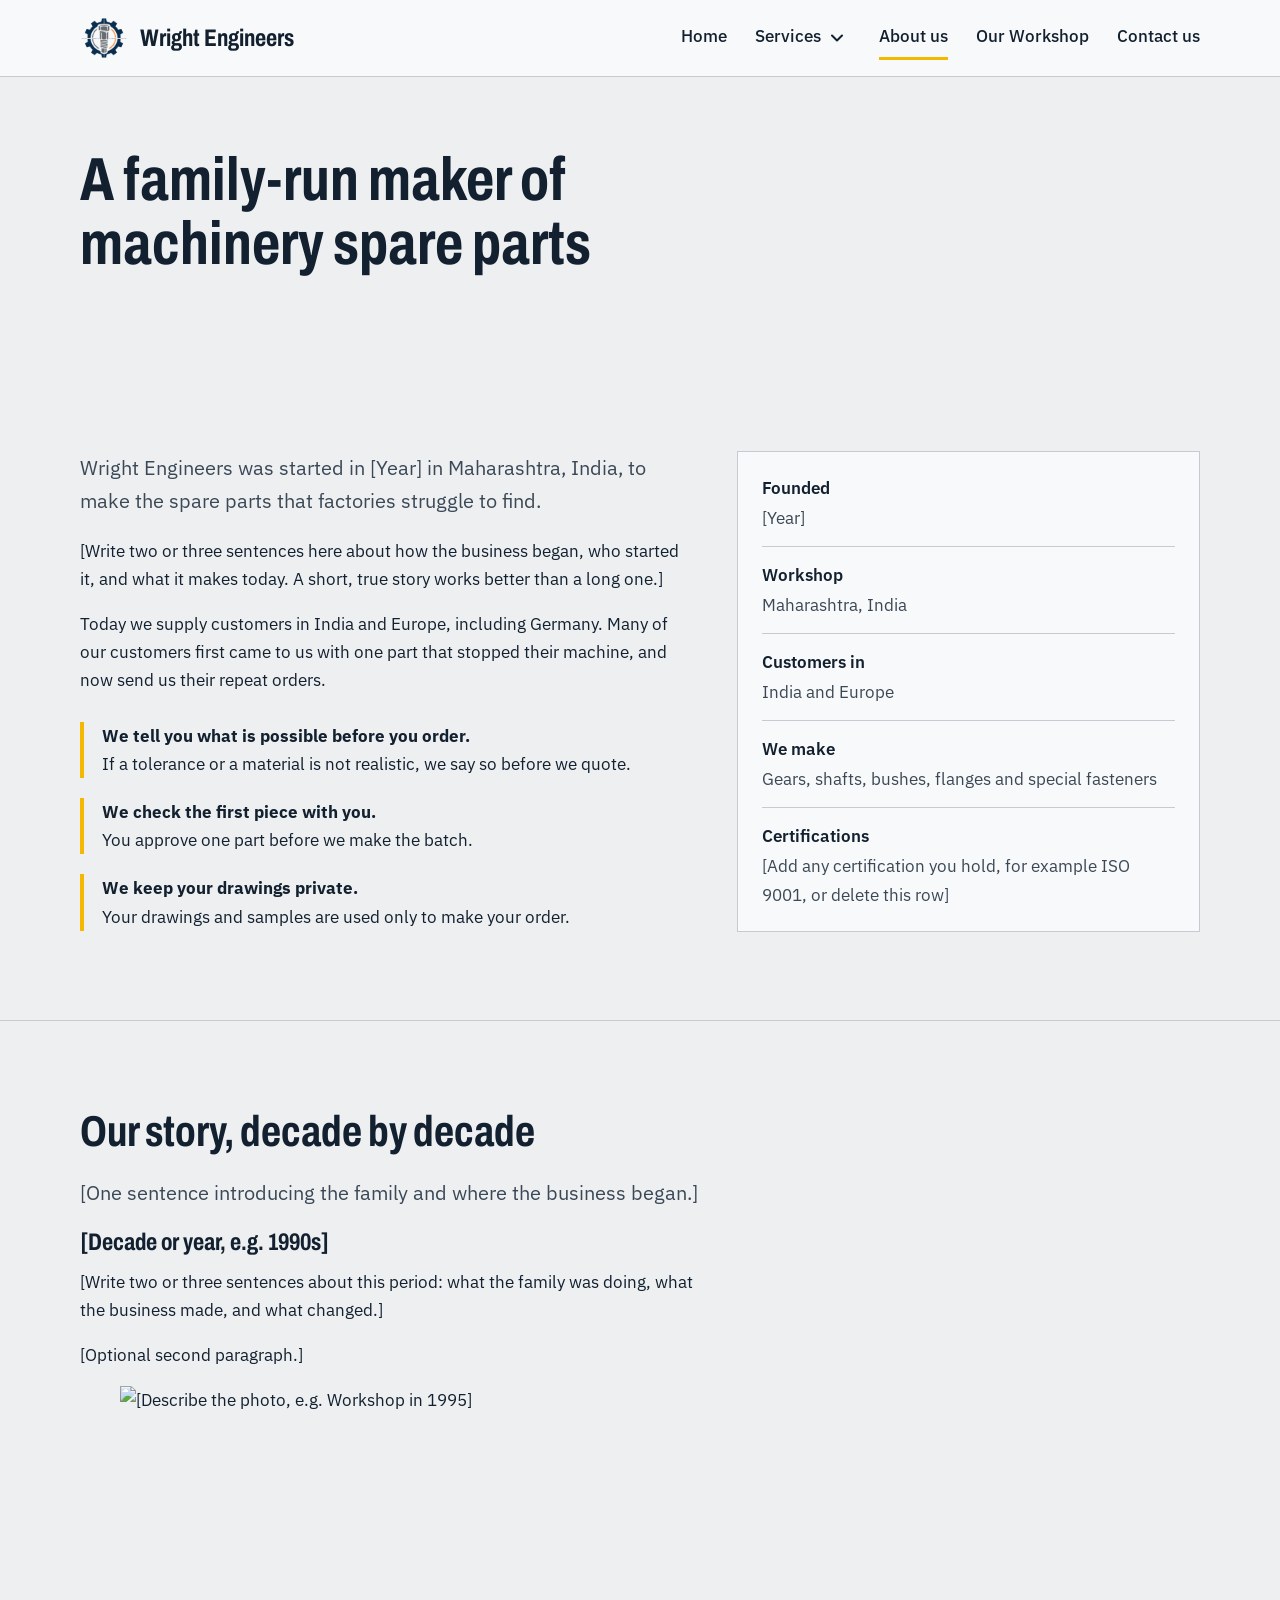
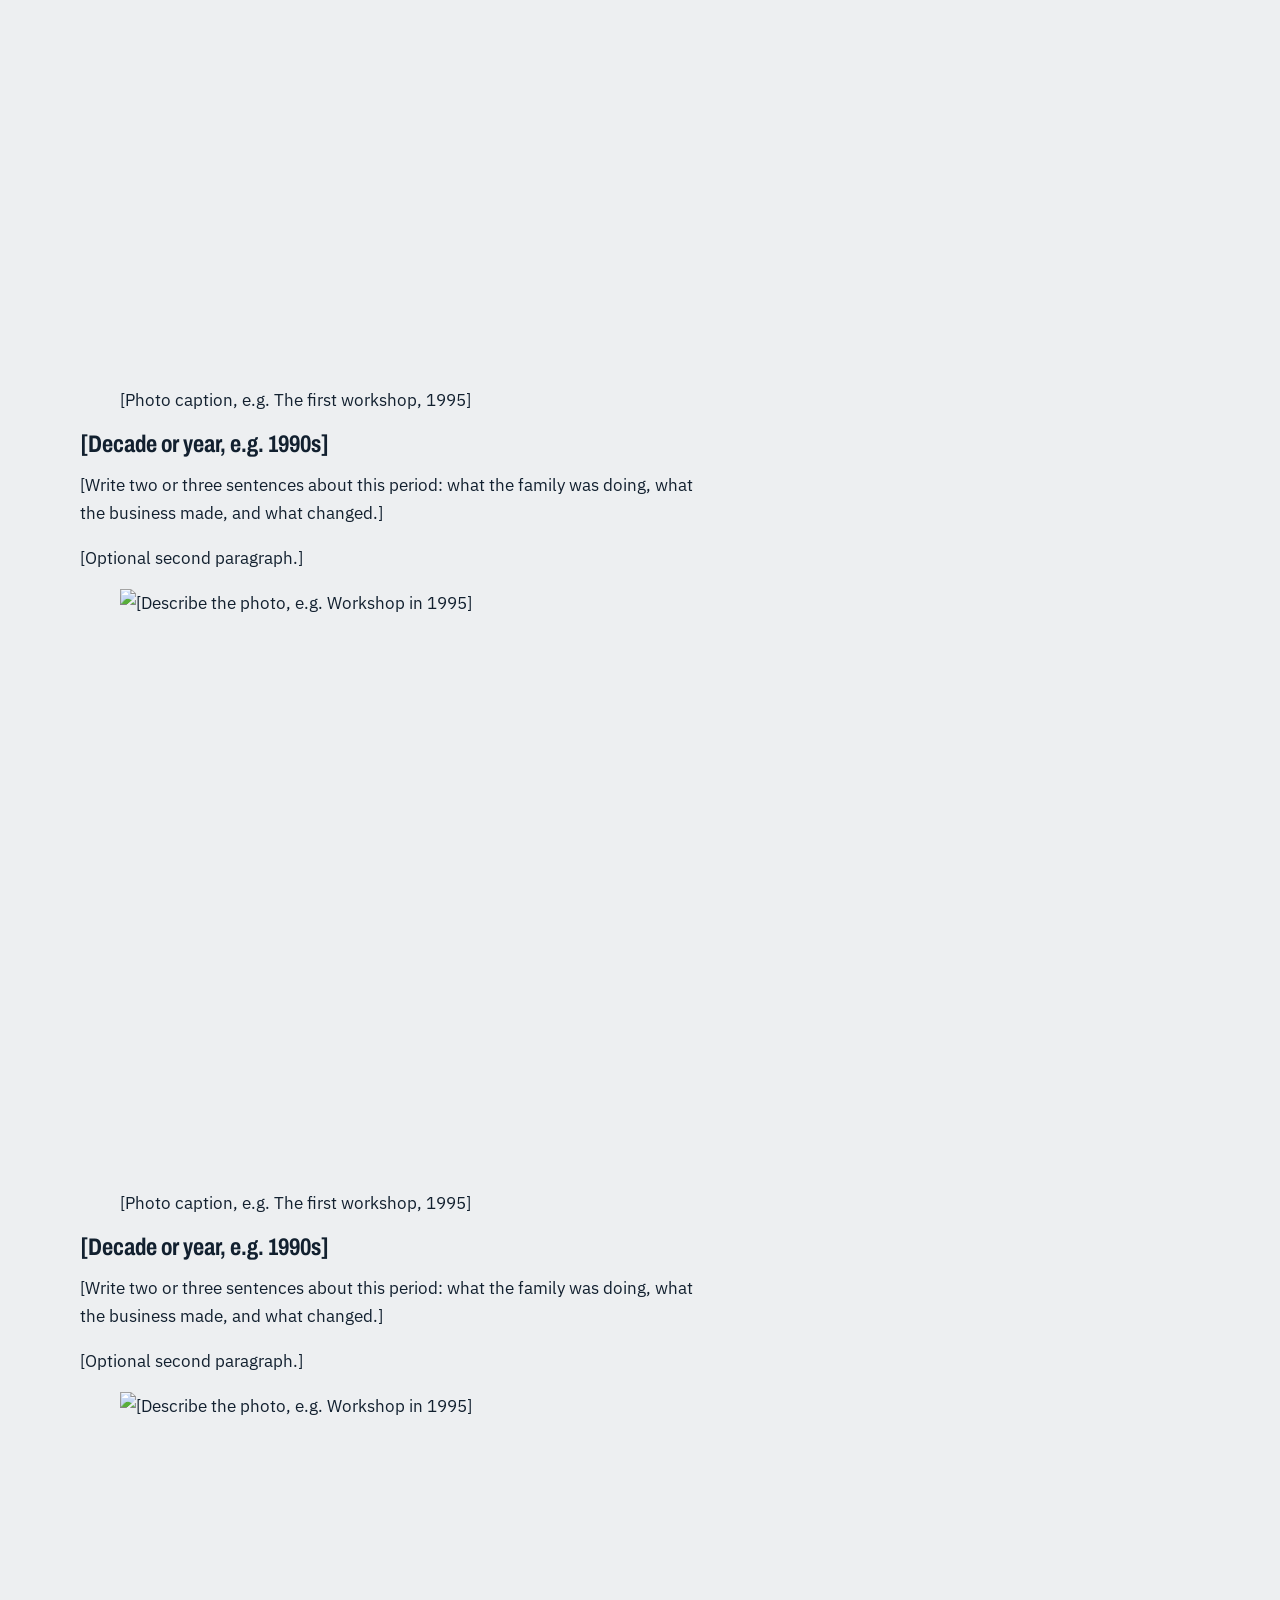
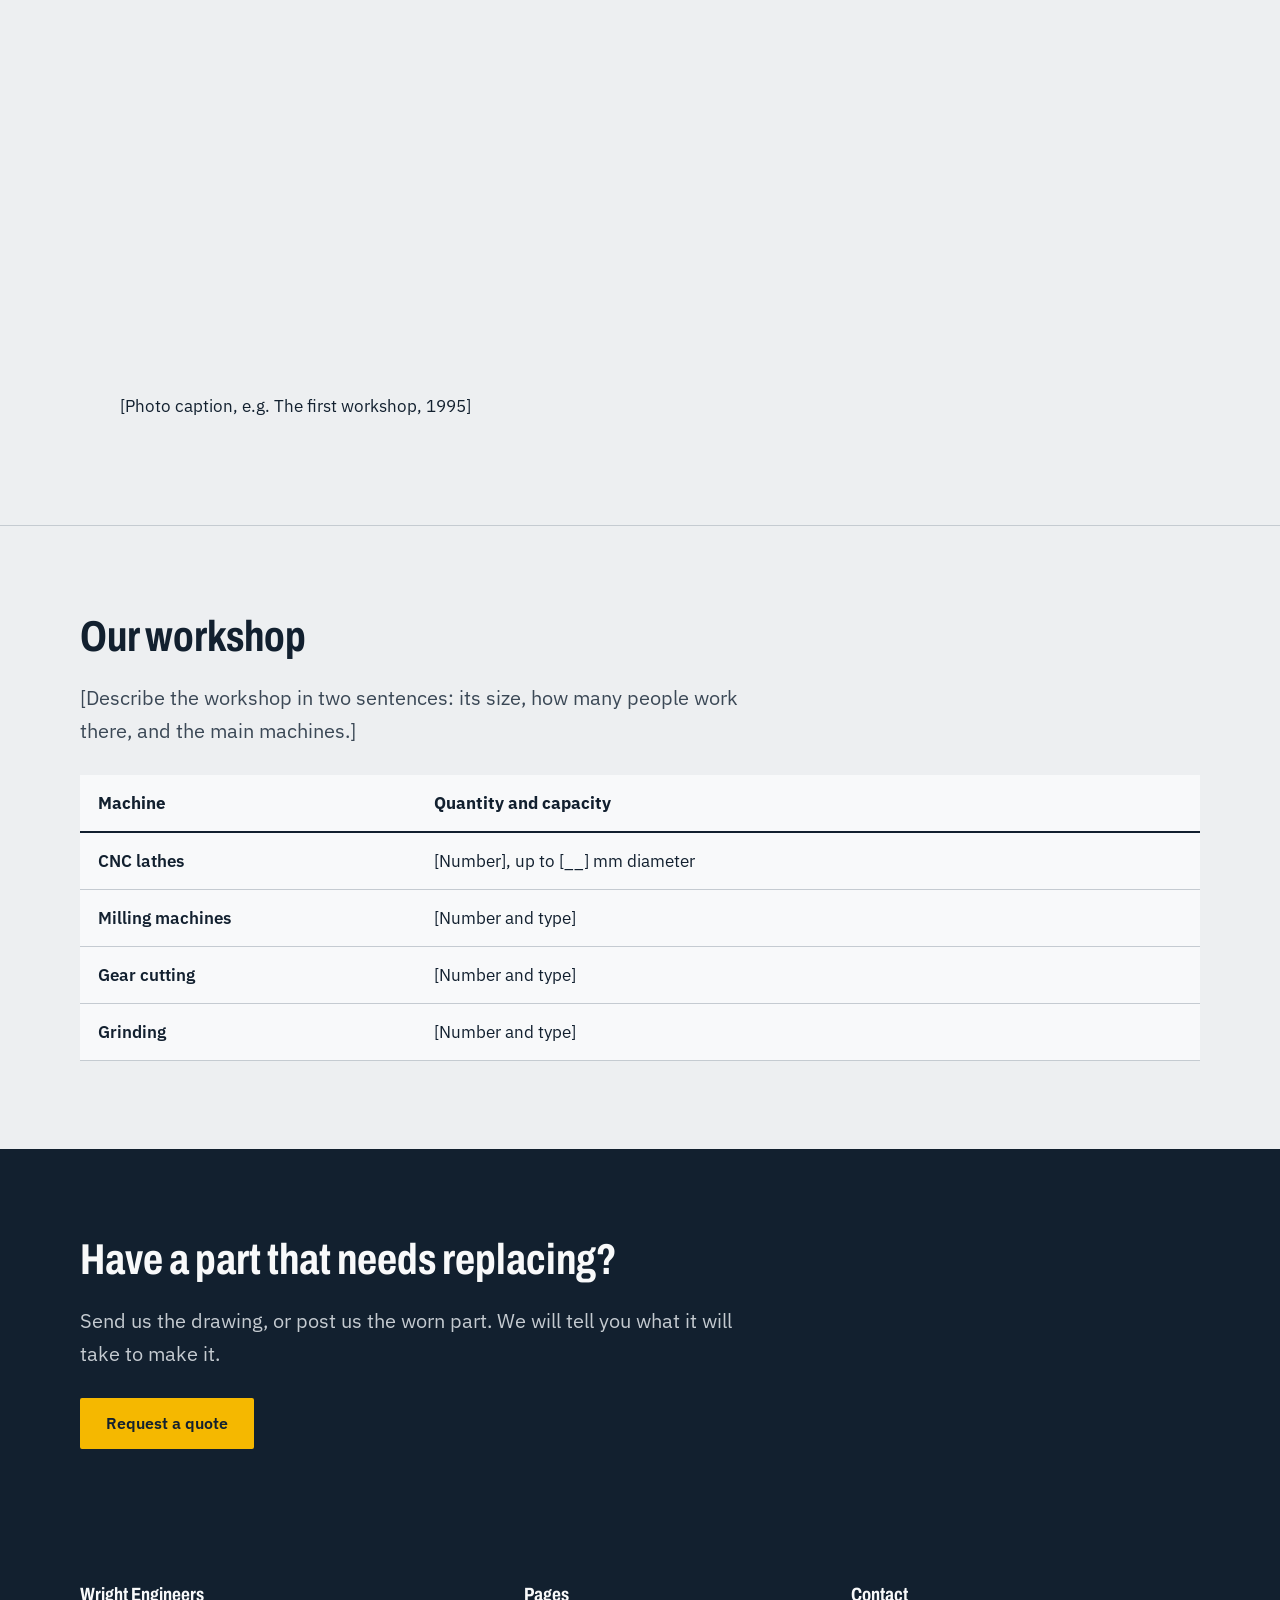
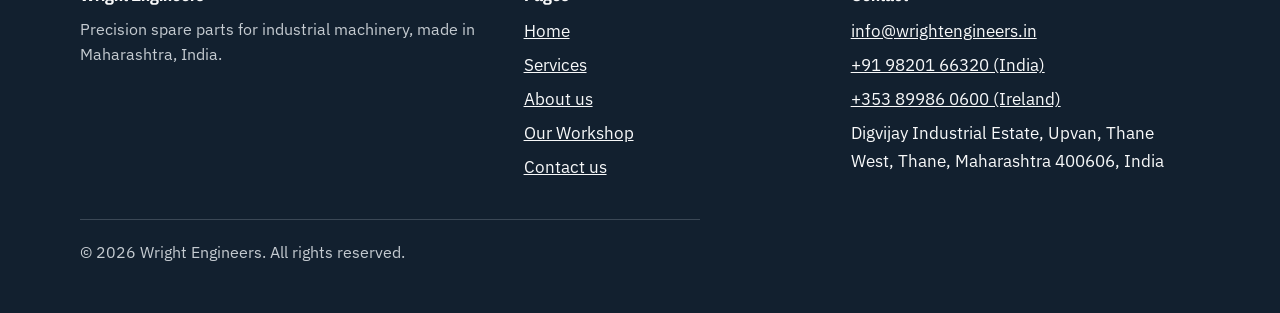
==== commit b1c54fb9: "New template" ====
--- a/about.html
+++ b/about.html
@@ -1,333 +1,154 @@
 <!DOCTYPE html>
-<html lang="zxx">
+<html lang="en">
 <head>
-	<title>Wright Engineers</title>
-	<meta charset="UTF-8">
-	<meta name="description" content="Industry.INC HTML Template">
-	<meta name="keywords" content="industry, html">
-	<meta name="viewport" content="width=device-width, initial-scale=1.0">
-	
-	<!-- Favicon -->
-	<link href="img/favicon.ico" rel="shortcut icon"/>
-
-	<!-- Google font -->
-	<link href="https://fonts.googleapis.com/css?family=Open+Sans:300,300i,400,400i,600,600i,700,700i&display=swap" rel="stylesheet">
-
-	<!-- Stylesheets -->
-	<link rel="stylesheet" href="css/bootstrap.min.css"/>
-	<link rel="stylesheet" href="css/font-awesome.min.css"/>
-	<link rel="stylesheet" href="css/slicknav.min.css"/>
-	<link rel="stylesheet" href="css/owl.carousel.min.css"/>
-
-	<!-- Main Stylesheets -->
-	<link rel="stylesheet" href="css/style.css"/>
-
-
-	<!--[if lt IE 9]>
-		<script src="https://oss.maxcdn.com/html5shiv/3.7.2/html5shiv.min.js"></script>
-		<script src="https://oss.maxcdn.com/respond/1.4.2/respond.min.js"></script>
-	<![endif]-->
-
+<meta charset="utf-8">
+<meta name="viewport" content="width=device-width, initial-scale=1">
+<title>About us | Wright Engineers</title>
+<meta name="description" content="Wright Engineers is a family-run manufacturer of machinery spare parts in Maharashtra, India, supplying customers in India and Europe.">
+<meta name="theme-color" content="#12202F">
+<link rel="icon" href="favicon.ico" sizes="any">
+<link rel="icon" href="favicon.png" type="image/png">
+<link rel="apple-touch-icon" href="apple-touch-icon.png">
+<link rel="preconnect" href="https://fonts.googleapis.com">
+<link rel="preconnect" href="https://fonts.gstatic.com" crossorigin>
+<link href="https://fonts.googleapis.com/css2?family=Archivo:wdth,wght@62..125,600..800&family=IBM+Plex+Sans:wght@400;500;600&display=swap" rel="stylesheet">
+<link rel="stylesheet" href="css/style.css">
 </head>
 <body>
-	<!-- Page Preloder -->
-	<div id="preloder">
-		<div class="loader"></div>
-	</div>
+<a class="skip" href="#main">Skip to content</a>
+<header class="site-header">
+  <div class="wrap bar">
+    <a class="brand" href="index.html"><img src="images/logo-mark.png" alt="" width="48" height="48">Wright Engineers</a>
+    <nav aria-label="Main"><ul class="nav"><li><a href="index.html">Home</a></li><li class="has-sub"><a href="services.html">Services</a><button type="button" class="sub-toggle" aria-expanded="false" aria-controls="sub-services"><span class="sr">Show services menu</span><svg viewBox="0 0 12 8" width="12" height="8" aria-hidden="true" fill="none" stroke="currentColor" stroke-width="2" stroke-linecap="round" stroke-linejoin="round"><path d="M1 1.5l5 5 5-5"/></svg></button><ul class="sub" id="sub-services"><li><a href="services-oerlikon.html">Oerlikon Spare Parts</a></li><li><a href="services.html">[Service option 2]</a></li><li><a href="services.html">[Service option 3]</a></li><li><a href="services.html">[Service option 4]</a></li></ul></li><li><a href="about.html" aria-current="page">About us</a></li><li><a href="workshop.html">Our Workshop</a></li><li><a href="contact.html">Contact us</a></li></ul></nav>
+  </div>
+</header>
+<main id="main">
+<section class="intro">
+  <div class="wrap">
+    <h1>A family-run maker of machinery spare parts</h1>
+  </div>
+</section>
 
-	<!-- Header section  -->
-	<header class="header-section clearfix">
-		<div class="header-top">
-			<div class="container-fluid">
-				<div class="row">
-					<div class="col-md-6">
-						<p>Wright Engineers</p>
-					</div>
-					<div class="col-md-6 text-md-right">
-						<p>Wright Engineers</p>
-					</div>
-				</div>
-			</div>
-		</div>
-		<div class="site-navbar">
-			<!-- Logo -->
-			<a href="index.html" class="site-logo">
-				<img src="img/logo.png" alt="">
-			</a>
-			<div class="header-right">
-				<div class="header-info-box">
-					<div class="hib-icon">
-						<img src="img/icons/phone.png" alt="" class="">
-					</div>
-					<div class="hib-text">
-						<h6>+91 9820166320</h6>
-						<p>wrightengineers1@gmail.com</p>
-					</div>
-				</div>
-				<div class="header-info-box">
-					<div class="hib-icon">
-						<img src="img/icons/map-marker.png" alt="" class="">
-					</div>
-					<div class="hib-text">
-						<h6>Digvijay Industrial Estate No 2</h6>
-						<p>Thane West, MH, India</p>
-					</div>
-				</div>
-				<button class="search-switch"><i class="fa fa-search"></i></button>
-			</div>
-			<!-- Menu -->
-			<nav class="site-nav-menu">
-				<ul>
-					<li><a href="index.html">Home</a></li>
-					<li><a href="solutions.html">Solutions</a></li>
-					<li><a href="contact.html">Contact</a></li>
-					<li class="active"><a href="about.html">About us</a></li>
-				</ul>
-			</nav>
+<section class="section">
+  <div class="wrap split">
+    <div>
+      <p class="lede">Wright Engineers was started in [Year] in Maharashtra, India, to make the spare parts that factories struggle to find.</p>
+      <p>[Write two or three sentences here about how the business began, who started it, and what it makes today. A short, true story works better than a long one.]</p>
+      <p>Today we supply customers in India and Europe, including Germany. Many of our customers first came to us with one part that stopped their machine, and now send us their repeat orders.</p>
+      <ul class="statements">
+        <li><strong>We tell you what is possible before you order.</strong>If a tolerance or a material is not realistic, we say so before we quote.</li>
+        <li><strong>We check the first piece with you.</strong>You approve one part before we make the batch.</li>
+        <li><strong>We keep your drawings private.</strong>Your drawings and samples are used only to make your order.</li>
+      </ul>
+    </div>
+    <dl class="facts">
+      <div><dt>Founded</dt><dd>[Year]</dd></div>
+      <div><dt>Workshop</dt><dd>Maharashtra, India</dd></div>
+      <div><dt>Customers in</dt><dd>India and Europe</dd></div>
+      <div><dt>We make</dt><dd>Gears, shafts, bushes, flanges and special fasteners</dd></div>
+      <div><dt>Certifications</dt><dd>[Add any certification you hold, for example ISO 9001, or delete this row]</dd></div>
+    </dl>
+  </div>
+</section>
 
-		</div>
-	</header>
-	<!-- Header section end  -->
-	
-	<!-- Page top section  -->
-	<section class="page-top-section set-bg" data-setbg="img/page-top-bg/1.jpg">
-		<div class="container">
-			<div class="row">
-				<div class="col-lg-7">
-					<h2>About us</h2>
-					<p>Lorem ipsum dolor sit amet, consectetur adipiscing elit. Quisque orci purus, sodales in est quis, blandit sollicitudin est. Nam ornare ipsum ac accumsan auctor. </p>
-					<a href="" class="site-btn">Contact us</a>
-				</div>
-			</div>
-		</div>
-	</section>
-	<!-- Page top section end  -->
+<section class="section">
+  <div class="wrap">
+    <h2>Our story, decade by decade</h2>
+    <p class="lede">[One sentence introducing the family and where the business began.]</p>
+    <div class="story">
+    <!-- ===== START OF STORY SECTION 1: copy everything down to END to add another decade ===== -->
+    <article class="story-row">
+      <div class="story-text">
+        <h3>[Decade or year, e.g. 1990s]</h3>
+        <p>[Write two or three sentences about this period: what the family was doing, what the business made, and what changed.]</p>
+        <p>[Optional second paragraph.]</p>
+      </div>
+      <figure class="story-photo">
+        <img src="images/photo-placeholder.svg" alt="[Describe the photo, e.g. Workshop in 1995]" width="800" height="600" loading="lazy">
+        <figcaption>[Photo caption, e.g. The first workshop, 1995]</figcaption>
+      </figure>
+    </article>
+    <!-- ===== END OF STORY SECTION 1 ===== -->
+    <!-- ===== START OF STORY SECTION 2: copy everything down to END to add another decade ===== -->
+    <article class="story-row">
+      <div class="story-text">
+        <h3>[Decade or year, e.g. 1990s]</h3>
+        <p>[Write two or three sentences about this period: what the family was doing, what the business made, and what changed.]</p>
+        <p>[Optional second paragraph.]</p>
+      </div>
+      <figure class="story-photo">
+        <img src="images/photo-placeholder.svg" alt="[Describe the photo, e.g. Workshop in 1995]" width="800" height="600" loading="lazy">
+        <figcaption>[Photo caption, e.g. The first workshop, 1995]</figcaption>
+      </figure>
+    </article>
+    <!-- ===== END OF STORY SECTION 2 ===== -->
+    <!-- ===== START OF STORY SECTION 3: copy everything down to END to add another decade ===== -->
+    <article class="story-row">
+      <div class="story-text">
+        <h3>[Decade or year, e.g. 1990s]</h3>
+        <p>[Write two or three sentences about this period: what the family was doing, what the business made, and what changed.]</p>
+        <p>[Optional second paragraph.]</p>
+      </div>
+      <figure class="story-photo">
+        <img src="images/photo-placeholder.svg" alt="[Describe the photo, e.g. Workshop in 1995]" width="800" height="600" loading="lazy">
+        <figcaption>[Photo caption, e.g. The first workshop, 1995]</figcaption>
+      </figure>
+    </article>
+    <!-- ===== END OF STORY SECTION 3 ===== -->
+    </div>
+  </div>
+</section>
 
+<section class="section">
+  <div class="wrap">
+    <h2>Our workshop</h2>
+    <p class="lede">[Describe the workshop in two sentences: its size, how many people work there, and the main machines.]</p>
+    <div class="table-wrap">
+      <table class="spec">
+        <thead><tr><th scope="col">Machine</th><th scope="col">Quantity and capacity</th></tr></thead>
+        <tbody>
+          <tr><th scope="row">CNC lathes</th><td>[Number], up to [__] mm diameter</td></tr>
+          <tr><th scope="row">Milling machines</th><td>[Number and type]</td></tr>
+          <tr><th scope="row">Gear cutting</th><td>[Number and type]</td></tr>
+          <tr><th scope="row">Grinding</th><td>[Number and type]</td></tr>
+        </tbody>
+      </table>
+    </div>
+  </div>
+</section>
 
-	<!-- About section -->
-	<section class="about-section spad">
-		<div class="container">
-			<div class="row">
-				<div class="col-lg-6">
-					<img src="img/about.jpg" alt="">
-				</div>
-				<div class="col-lg-6">
-					<div class="about-text">
-						<h2>We produce or supply Goods, & Services</h2>
-						<p>Lorem ipsum dolor sit amet, consectetur adipiscing elit. Quisque orci purus, sodales in est quis, blandit sollicitudin est. Nam ornare ipsum ac accumsan auctor. Donec consequat arcu et commodo interdum. Vivamus posuere lorem lacus.Lorem ipsum dolor sit amet, consectetur adipiscing elit. Quisque orci purus, sodales in est quis, blandit sollicitudin est. Lorem ipsum dolor sit amet, consectetur adipiscing elit. Quisque orci purus, sodales in est quis, blandit sollicitudin est. Nam ornare ipsum ac accumsan auctor. </p>
-						<div class="about-sign">
-							<div class="sign">
-								<img src="img/sign.png" alt="">
-							</div>
-							<div class="sign-info">
-								<h5>Michael Smith</h5>
-								<span>CEO Industrial INC</span>
-							</div>
-						</div>
-					</div>
-				</div>
-			</div>
-		</div>
-	</section>
-	<!-- About section end -->
-
-	<!-- Milestones section -->
-	<section class="milestones-section set-bg" data-setbg="img/milestones-bg.jpg">
-		<div class="container text-white">
-			<div class="row">
-				<div class="col-lg-3 col-sm-6">
-					<div class="milestone">
-						<div class="milestone-icon">
-							<img src="img/icons/plug.png" alt="">
-						</div>
-						<div class="milestone-text">
-							<span>Clients</span>
-							<h2>725</h2>
-							<p>Nam ornare ipsum </p>
-						</div>
-					</div>
-				</div>
-				<div class="col-lg-3 col-sm-6">
-					<div class="milestone">
-						<div class="milestone-icon">
-							<img src="img/icons/light.png" alt="">
-						</div>
-						<div class="milestone-text">
-							<span>Growth</span>
-							<h2>45%</h2>
-							<p>Nam ornare ipsum </p>
-						</div>
-					</div>
-				</div>
-				<div class="col-lg-3 col-sm-6">
-					<div class="milestone">
-						<div class="milestone-icon">
-							<img src="img/icons/traffic-cone.png" alt="">
-						</div>
-						<div class="milestone-text">
-							<span>Projects</span>
-							<h2>59</h2>
-							<p>Nam ornare ipsum </p>
-						</div>
-					</div>
-				</div>
-				<div class="col-lg-3 col-sm-6">
-					<div class="milestone">
-						<div class="milestone-icon">
-							<img src="img/icons/worker.png" alt="">
-						</div>
-						<div class="milestone-text">
-							<span>Emploees</span>
-							<h2>138</h2>
-							<p>Nam ornare ipsum </p>
-						</div>
-					</div>
-				</div>
-			</div>
-		</div>
-	</section>
-	<!-- Milestones section end -->
-
-	<!-- Team section -->
-	<section class="team-section spad">
-		<div class="container">
-			<div class="team-text">
-				<h2>Our Amazing Team</h2>
-				<p>Lorem ipsum dolor sit amet, consectetur adipiscing elit. Quisque orci purus, sodales in est quis, blandit sollicitudin est. Nam ornare ipsum ac accumsan auctor. Donec consequat arcu et commodo interdum. Vivamus posuere lorem lacus.Lorem ipsum dolor sit amet, consectetur adipiscing elit. Quisque orci purus, sodales in est quis, blandit sollicitudin est.</p>
-			</div>
-			<div class="row">
-				<div class="col-md-4">
-					<div class="team-member">
-						<img src="img/team/1.jpg" alt="">
-						<div class="member-info">
-							<h3>Michael Smith</h3>
-							<p>Engeneer Chemist </p>
-							<a href="#" class="site-btn">See C.V.</a>
-						</div>
-					</div>
-				</div>
-				<div class="col-md-4">
-					<div class="team-member">
-						<img src="img/team/2.jpg" alt="">
-						<div class="member-info">
-							<h3>Jessica Steing</h3>
-							<p>Engeneer Chemist </p>
-							<a href="#" class="site-btn">See C.V.</a>
-						</div>
-					</div>
-				</div>
-				<div class="col-md-4">
-					<div class="team-member">
-						<img src="img/team/3.jpg" alt="">
-						<div class="member-info">
-							<h3>Chris Williams</h3>
-							<p>Engeneer Chemist </p>
-							<a href="#" class="site-btn">See C.V.</a>
-						</div>
-					</div>
-				</div>
-			</div>
-		</div>
-	</section>
-	<!-- Team section end -->
-
-	<!-- Call to action section  -->
-	<section class="cta-section">
-		<div class="container">
-			<div class="row">
-				<div class="col-lg-9 d-flex align-items-center">
-					<h2>We produce or supply Goods, Services, or Sources</h2>
-				</div>
-				<div class="col-lg-3 text-lg-right" >
-					<a href="#" class="site-btn sb-dark">contact us</a>
-				</div>
-			</div>
-		</div>
-	</section>
-	<!-- Call to action section end  -->
-
-	<!-- Footer section -->
-	<footer class="footer-section spad">
-		<div class="container">
-			<div class="row">
-				<div class="col-lg-3 col-md-6">
-					<div class="footer-widget about-widget">
-						<img src="img/logo-light.png" alt="">
-						
-						
-					</div>
-				</div>
-				<div class="col-lg-3 col-md-6 col-sm-6">
-					
-				</div>
-				<div class="col-lg-3 col-md-6 col-sm-6">
-					<div class="footer-widget">
-						<h2 class="fw-title">Our Solutions</h2>
-						<ul>
-							<li><a href="solutions.html">CNC Turning and Milling</a></li>
-							<li><a href="solutions.html">Custom Spare Parts Manufacturing </a></li>
-							<li><a href="solutions.html">Automation and Assembly</a></li>
-						</ul>
-					</div>
-				</div>
-				<div class="col-lg-3 col-md-6 col-sm-7">
-					<div class="footer-widget">
-						<h2 class="fw-title">Contact Us</h2>
-						<div class="footer-info-box">
-							<div class="fib-icon">
-								<img src="img/icons/map-marker.png" alt="" class="">
-							</div>
-							<div class="fib-text">
-								<p>Digvijay Industrial Estate No 2 <br>Thane West, MH, India</p>
-							</div>
-						</div>
-						<div class="footer-info-box">
-							<div class="fib-icon">
-								<img src="img/icons/phone.png" alt="" class="">
-							</div>
-							<div class="fib-text">
-								<p>+91 9820166320<br>wrightengineers1@gmail.com</p>
-							</div>
-						</div>
-						
-						</form>
-					</div>
-				</div>
-			</div>
-		</div>
-		<div class="footer-buttom">
-			<div class="container">
-			<div class="row">
-				<div class="col-lg-4 order-2 order-lg-1 p-0">
-					<div class="copyright">
-Copyright &copy;<script>document.write(new Date().getFullYear());</script> All rights reserved | 
-</div>
-				</div>
-				<div class="col-lg-7 order-1 order-lg-2 p-0">
-					<ul class="footer-menu">
-						<li><a href="index.html">Home</a></li>
-						<li class="active"><a href="about.html">About us</a></li>
-						<li><a href="solutions.html">Solutions</a></li>
-						<li><a href="blog.html">Blog</a></li>
-						<li><a href="contact.html">Contact</a></li>
-					</ul>
-				</div>
-			</div>
-		</div>
-		</div>
-	</footer>
-	<!-- Footer section end -->
-	
-
-	
-	<!--====== Javascripts & Jquery ======-->
-	<script src="js/jquery-3.2.1.min.js"></script>
-	<script src="js/bootstrap.min.js"></script>
-	<script src="js/jquery.slicknav.min.js"></script>
-	<script src="js/owl.carousel.min.js"></script>
-	<script src="js/circle-progress.min.js"></script>
-	<script src="js/jquery.magnific-popup.min.js"></script>
-	<script src="js/main.js"></script>
-
-	</body>
+<section class="section dark">
+  <div class="wrap">
+    <h2>Have a part that needs replacing?</h2>
+    <p class="lede">Send us the drawing, or post us the worn part. We will tell you what it will take to make it.</p>
+    <div class="actions"><a class="btn" href="contact.html">Request a quote</a></div>
+  </div>
+</section>
+</main>
+<footer class="site-footer">
+  <div class="wrap">
+    <div class="foot">
+      <div>
+        <h2>Wright Engineers</h2>
+        <p>Precision spare parts for industrial machinery, made in Maharashtra, India.</p>
+      </div>
+      <div>
+        <h2>Pages</h2>
+        <ul><li><a href="index.html">Home</a></li><li><a href="services.html">Services</a></li><li><a href="about.html">About us</a></li><li><a href="workshop.html">Our Workshop</a></li><li><a href="contact.html">Contact us</a></li></ul>
+      </div>
+      <div>
+        <h2>Contact</h2>
+        <ul>
+          <li><a href="mailto:info@wrightengineers.in">info@wrightengineers.in</a></li>
+          <li><a href="tel:+919930065455">+91 98201 66320 (India)</a></li>
+         <li><a href="tel:+353899860600">+353 89986 0600 (Ireland)</a></li>
+          <li>Digvijay Industrial Estate, Upvan, Thane West, Thane, Maharashtra 400606, India</li>
+        </ul>
+      </div>
+    </div>
+    <p class="copy">&copy; <span data-year>2026</span> Wright Engineers. All rights reserved.</p>
+  </div>
+</footer>
+<script src="js/main.js"></script>
+</body>
 </html>
--- a/css/style.css
+++ b/css/style.css
@@ -1,2094 +1,200 @@
-/* =================================
-------------------------------------
-  Template Name: Industry.INC 
-	Description: Industry.INC HTML Template
-	Author: colorlib
-	Author URI: https://www.colorlib.com/
-	Version: 1.0
-	Created: colorlib
- ------------------------------------
- ====================================*/
-
-
-/*----------------------------------------*/
-/* Template default CSS
-/*----------------------------------------*/
-
- html,
- body {
-   height: 100%;
-   font-family: "Open Sans", sans-serif;
-   -webkit-font-smoothing: antialiased;
-   font-smoothing: antialiased;
- }
- 
- h1,
- h2,
- h3,
- h4,
- h5,
- h6 {
-   margin: 0;
-   color: #081624;
-   font-weight: 600;
- }
- 
- h1 {
-   font-size: 70px;
- }
- 
- h2 {
-   font-size: 38px;
- }
- 
- h3 {
-   font-size: 30px;
- }
- 
- h4 {
-   font-size: 24px;
- }
- 
- h5 {
-   font-size: 18px;
- }
- 
- h6 {
-   font-size: 16px;
- }
- 
- p {
-   font-size: 14px;
-   color: #718090;
-   line-height: 2;
- }
- 
- img {
-   max-width: 100%;
- }
- 
- input:focus,
- select:focus,
- button:focus,
- textarea:focus {
-   outline: none;
- }
- 
- a:hover,
- a:focus {
-   text-decoration: none;
-   outline: none;
- }
- 
- ul,
- ol {
-   padding: 0;
-   margin: 0;
- }
- 
- /*---------------------
- Helper CSS
-  -----------------------*/
- 
- .section-title {
-   text-align: center;
- }
- 
- .section-title h2 {
-   font-size: 36px;
- }
- 
- .set-bg {
-   background-repeat: no-repeat;
-   background-size: cover;
-   background-position: top center;
- }
- 
- .spad {
-   padding-top: 103px;
-   padding-bottom: 103px;
- }
- 
- .text-white h1,
- .text-white h2,
- .text-white h3,
- .text-white h4,
- .text-white h5,
- .text-white h6,
- .text-white p,
- .text-white span,
- .text-white li,
- .text-white a {
-   color: #fff;
- }
- 
- /*---------------------
- Commom elements
-  -----------------------*/
- 
- .element {
-   margin-bottom: 85px;
- }
- 
- .element:last-child {
-   margin-bottom: 0;
- }
- 
- .element .el-title {
-   font-weight: 300;
-   font-size: 36px;
-   margin-bottom: 50px;
- }
- 
- /* buttons */
- 
- .site-btn {
-   display: inline-block;
-   border: none;
-   font-size: 14px;
-   font-weight: 600;
-   min-width: 186px;
-   padding: 23px 47px;
-   text-transform: uppercase;
-   background: #ffc000;
-   color: #fff;
-   line-height: normal;
-   cursor: pointer;
-   text-align: center;
- }
- 
- .site-btn:hover {
-   color: #fff;
- }
- 
- .site-btn.sb-dark {
-   color: #fff;
-   background: #081624;
- }
- 
- .site-btn.sb-light-dark {
-   color: #fff;
-   background: #304a5f;
- }
- 
- .site-btn.sb-light {
-   color: #081624;
-   background: #e3f0fa;
- }
- 
- .site-btn.sb-white {
-   color: #081624;
-   background: #fff;
- }
- 
- /* Preloder */
- 
- #preloder {
-   position: fixed;
-   width: 100%;
-   height: 100%;
-   top: 0;
-   left: 0;
-   z-index: 999999;
-   background: #000;
- }
- 
- .loader {
-   width: 40px;
-   height: 40px;
-   position: absolute;
-   top: 50%;
-   left: 50%;
-   margin-top: -13px;
-   margin-left: -13px;
-   border-radius: 60px;
-   animation: loader 0.8s linear infinite;
-   -webkit-animation: loader 0.8s linear infinite;
- }
- 
- @keyframes loader {
-   0% {
-     -webkit-transform: rotate(0deg);
-     transform: rotate(0deg);
-     border: 4px solid #f44336;
-     border-left-color: transparent;
-   }
-   50% {
-     -webkit-transform: rotate(180deg);
-     transform: rotate(180deg);
-     border: 4px solid #673ab7;
-     border-left-color: transparent;
-   }
-   100% {
-     -webkit-transform: rotate(360deg);
-     transform: rotate(360deg);
-     border: 4px solid #f44336;
-     border-left-color: transparent;
-   }
- }
- 
- @-webkit-keyframes loader {
-   0% {
-     -webkit-transform: rotate(0deg);
-     border: 4px solid #f44336;
-     border-left-color: transparent;
-   }
-   50% {
-     -webkit-transform: rotate(180deg);
-     border: 4px solid #673ab7;
-     border-left-color: transparent;
-   }
-   100% {
-     -webkit-transform: rotate(360deg);
-     border: 4px solid #f44336;
-     border-left-color: transparent;
-   }
- }
- 
- /* Accordion */
- 
- .accordion-area .panel {
-   margin-bottom: 8px;
- }
- 
- .accordion-area .panel-header {
-   display: block;
-   font-weight: 500;
-   position: relative;
-   background: #304a5f;
-   color: #fff;
-   -webkit-transition: all 0.4s ease-out 0s;
-   transition: all 0.4s ease-out 0s;
- }
- 
- .accordion-area .panel-header.active .panel-link {
-   background: #ffc000;
- }
- 
- .accordion-area .panel-header.active .panel-link.collapsed {
-   background: #304a5f;
- }
- 
- .accordion-area .panel-link:after {
-   content: "+";
-   position: absolute;
-   font-size: 20px;
-   right: 25px;
-   top: 50%;
-   color: #fff;
-   line-height: 16px;
-   margin-top: -8px;
-   margin-left: -4px;
- }
- 
- .accordion-area .panel-header.active .panel-link:after {
-   content: "-";
-   margin-top: -10px;
-   color: #fff;
- }
- 
- .accordion-area .panel-header.active .panel-link.collapsed:after {
-   content: "+";
-   color: #fff;
- }
- 
- .accordion-area .panel-link {
-   text-align: left;
-   background-color: transparent;
-   border: none;
-   position: relative;
-   width: 100%;
-   padding: 16px 40px;
-   padding-left: 30px;
-   font-size: 20px;
-   color: #fff;
-   font-weight: 600;
-   line-height: 1.35;
-   cursor: pointer;
- }
- 
- .accordion-area .panel-body p {
-   margin-bottom: 0;
-   padding: 25px 0 20px;
- }
- 
- /* Tab */
- 
- .tab-element .nav-tabs {
-   border-bottom: none;
-   margin-bottom: 15px;
- }
- 
- .tab-element .nav-item {
-   margin-right: 10px;
-   margin-bottom: 10px;
- }
- 
- .tab-element .nav-tabs .nav-link {
-   text-align: left;
-   background-color: #304a5f;
-   border-radius: 0;
-   position: relative;
-   width: 100%;
-   padding: 18px 38px;
-   font-size: 16px;
-   color: #fff;
-   font-weight: 600;
-   line-height: 1.35;
-   cursor: pointer;
- }
- 
- .tab-element .nav-tabs .nav-item:last-child {
-   margin-right: 0;
- }
- 
- .tab-element .nav-tabs .nav-link.active {
-   background: #ffc000;
- }
- 
- .tab-element .tab-pane p {
-   margin-bottom: 0;
-   line-height: 1.9;
- }
- 
- .circle-progress {
-   text-align: center;
-   display: block;
-   position: relative;
-   margin-bottom: 30px;
- }
- 
- .circle-progress canvas {
-   -webkit-transform: rotate(90deg);
-   transform: rotate(90deg);
- }
- 
- .circle-progress .circle-warp {
-   margin-bottom: 5px;
-   position: relative;
- }
- 
- .circle-progress h2 {
-   position: absolute;
-   width: 100%;
-   top: 50%;
-   margin-top: -20px;
-   font-size: 30px;
-   font-weight: 300;
-   color: #ffc000;
- }
- 
- .search-model {
-   display: none;
-   position: fixed;
-   width: 100%;
-   height: 100%;
-   left: 0;
-   top: 0;
-   background: #000;
-   z-index: 99999;
- }
- 
- .search-model-form {
-   padding: 0 15px;
- }
- 
- .search-model-form input {
-   width: 500px;
-   font-size: 40px;
-   border: none;
-   border-bottom: 2px solid #333;
-   background: none;
-   color: #999;
- }
- 
- .search-close-switch {
-   position: absolute;
-   width: 50px;
-   height: 50px;
-   background: #333;
-   color: #fff;
-   text-align: center;
-   border-radius: 50%;
-   padding-top: 6px;
-   font-size: 26px;
-   top: 30px;
-   cursor: pointer;
-   -webkit-transform: rotate(45deg);
-   transform: rotate(45deg);
-   font-weight: 300;
- }
- 
- /*------------------
- Header section
-  ---------------------*/
- 
- .header-top {
-   padding: 14px 40px;
-   background: #081624;
- }
- 
- .header-top p {
-   margin-bottom: 0;
-   color: #718090;
-   font-size: 12px;
-   line-height: 1;
- }
- 
- .site-logo {
-   display: inline-block;
-   margin-right: 100px;
-   padding-left: 63px;
- }
- 
- .header-right {
-   float: right;
-   padding-right: 83px;
-   position: relative;
- }
- 
- .header-info-box {
-   display: inline-block;
-   margin-right: 40px;
-   padding: 21px 0 15px;
- }
- 
- .header-info-box .hib-icon {
-   float: left;
-   margin-right: 13px;
- }
- 
- .header-info-box .hib-text {
-   overflow: hidden;
- }
- 
- .header-info-box .hib-text h6 {
-   font-weight: 400;
-   font-size: 14px;
- }
- 
- .header-info-box .hib-text p {
-   margin-bottom: 0;
- }
- 
- .search-switch {
-   position: absolute;
-   right: 0;
-   top: 0;
-   width: 83px;
-   height: 100%;
-   max-height: 86px;
-   color: #fff;
-   font-size: 25px;
-   border: none;
-   background: #ffc000;
- }
- 
- .search-switch-warp {
-   padding-top: 20px;
- }
- 
- .search-switch-warp .search-switch {
-   display: block;
-   width: 100%;
-   position: relative;
-   font-size: 16px;
-   padding: 10px;
- }
- 
- .site-nav-menu {
-   display: -webkit-inline-box;
-   display: -ms-inline-flexbox;
-   display: inline-flex;
- }
- 
- .site-nav-menu ul {
-   list-style: none;
- }
- 
- .site-nav-menu ul li {
-   display: inline-block;
-   position: relative;
- }
- 
- .site-nav-menu ul li a {
-   display: block;
-   padding: 32px 16px;
-   margin-right: 35px;
-   font-size: 15px;
-   font-weight: 600;
-   color: #081624;
-   position: relative;
- }
- 
- .site-nav-menu ul li a:after {
-   position: absolute;
-   content: "";
-   width: 0;
-   height: 7px;
-   left: 0;
-   bottom: 0;
-   background: #ffc000;
-   -webkit-transition: all 0.4s;
-   transition: all 0.4s;
- }
- 
- .site-nav-menu ul li .sub-menu {
-   position: absolute;
-   top: 100%;
-   left: 0;
-   width: 220px;
-   background: #fff;
-   visibility: hidden;
-   opacity: 0;
-   margin-top: 50px;
-   padding: 15px 0 10px;
-   text-align: left;
-   -webkit-box-shadow: 0 15px 50px 1px rgba(0, 0, 0, 0.13);
-   box-shadow: 0 15px 50px 1px rgba(0, 0, 0, 0.13);
-   -webkit-transition: all 0.4s;
-   transition: all 0.4s;
- }
- 
- .site-nav-menu ul li .sub-menu li {
-   display: block;
- }
- 
- .site-nav-menu ul li .sub-menu li a {
-   padding: 8px 25px;
-   text-transform: none;
-   margin-right: 0;
- }
- 
- .site-nav-menu ul li .sub-menu li a:hover {
-   color: #ffc000;
- }
- 
- .site-nav-menu ul li .sub-menu li a:after {
-   display: none;
- }
- 
- .site-nav-menu ul li:hover a:after {
-   width: 100%;
- }
- 
- .site-nav-menu ul li:hover .sub-menu {
-   visibility: visible;
-   opacity: 1;
-   margin-top: 0;
-   z-index: 99;
- }
- 
- .site-nav-menu ul li.active a:after {
-   width: 100%;
- }
- 
- .slicknav_menu {
-   display: none;
- }
- 
- /* ----------------
-  Hero Section
-  ---------------------*/
- 
- .hero-slider .owl-nav button.owl-prev,
- .hero-slider .owl-nav button.owl-next {
-   position: absolute;
-   width: 84px;
-   height: 84px;
-   top: calc( 50% - 42px);
-   left: 0;
-   font-size: 30px;
-   color: #081624;
-   background: #fff;
-   -webkit-transition: all 0.4s;
-   transition: all 0.4s;
- }
- 
- .hero-slider .owl-nav button.owl-prev:hover,
- .hero-slider .owl-nav button.owl-next:hover {
-   color: #fff;
-   background: #ffc000;
- }
- 
- .hero-slider .owl-nav button.owl-next {
-   left: auto;
-   right: 0;
- }
- 
- .hero-item {
-   height: 777px;
-   display: -webkit-box;
-   display: -ms-flexbox;
-   display: flex;
-   -webkit-box-align: center;
-   -ms-flex-align: center;
-   align-items: center;
- }
- 
- .hero-item h2 {
-   font-size: 90px;
-   font-weight: 300;
-   color: #fff;
-   margin-bottom: 34px;
-   opacity: 0;
-   top: 50px;
-   position: relative;
- }
- 
- .hero-item h2 span {
-   padding-left: 25px;
-   padding-bottom: 15px;
-   display: inline-block;
-   background: #ffc000;
- }
- 
- .hero-item h2 span:nth-child(1) {
-   color: #081624;
- }
- 
- .hero-item h2 span:nth-child(2) {
-   padding-right: 14px;
- }
- 
- .hero-item h2 span:last-child {
-   padding-right: 30px;
- }
- 
- .hero-item .site-btn {
-   opacity: 0;
-   top: 50px;
-   position: relative;
- }
- 
- .hero-slider .owl-item.active .hero-item h2,
- .hero-slider .owl-item.active .hero-item .site-btn {
-   top: 0;
-   opacity: 1;
- }
- 
- .hero-slider .owl-item.active .hero-item h2 {
-   -webkit-transition: all 0.5s ease 0.2s;
-   transition: all 0.5s ease 0.2s;
- }
- 
- .hero-slider .owl-item.active .hero-item .site-btn {
-   -webkit-transition: all 0.5s ease 0.4s;
-   transition: all 0.5s ease 0.4s;
- }
- 
- .hero-slider .owl-item.active .hero-item .site-btn:last-child {
-   -webkit-transition: all 0.5s ease 0.6s;
-   transition: all 0.5s ease 0.6s;
- }
- 
- /* ----------------
- Service Section
-  ---------------------*/
- 
- .services-warp {
-   padding-top: 56px;
-   padding-bottom: 30px;
-   max-width: 1227px;
-   margin: -91px auto 0;
-   background: #fff;
-   position: relative;
-   -webkit-box-shadow: 0 0 0 #00000075;
-   box-shadow: 0 0 0 #00000075;
-   z-index: 99;
- }
- 
- .services-warp:after,
- .services-warp::before {
-   position: absolute;
-   content: "";
-   width: 100%;
-   height: 50%;
-   top: 0;
-   left: 0;
-   z-index: -2;
-   -webkit-box-shadow: 0 -43px 41px rgba(0, 0, 0, 0.48);
-   box-shadow: 0 -43px 41px rgba(0, 0, 0, 0.48);
- }
- 
- .services-warp::before {
-   background: #fff;
-   height: 100%;
-   top: -4px;
-   -webkit-box-shadow: 0 0 0 #000;
-   box-shadow: 0 0 0 #000;
-   border-top: 4px solid #ffc000;
-   z-index: -1;
- }
- 
- .service-item {
-   margin-bottom: 55px;
-   padding-right: 20px;
- }
- 
- .service-item .si-head {
-   overflow: hidden;
-   margin-bottom: 20px;
- }
- 
- .service-item .si-icon {
-   float: left;
-   width: 61px;
- }
- 
- .service-item h5 {
-   overflow: hidden;
-   padding-top: 12px;
- }
- 
- .service-item p {
-   margin-bottom: 0;
- }
- 
- /* ----------------
-  Features Section
-  ---------------------*/
- 
- .features-section {
-   padding-bottom: 73px;
- }
- 
- .feature-box {
-   margin-bottom: 30px;
- }
- 
- .feature-box .fb-text {
-   padding: 50px 27px 43px;
-   background: #fff;
- }
- 
- .feature-box img {
-   min-width: 100%;
- }
- 
- .feature-box h5 {
-   margin-bottom: 30px;
- }
- 
- .feature-box p {
-   margin-bottom: 25px;
- }
- 
- .feature-box .fb-more-btn {
-   display: inline-block;
-   color: #ffc000;
-   font-size: 12px;
-   text-transform: uppercase;
-   border: 2px solid #ffc000;
-   padding: 15px;
-   min-width: 128px;
-   text-align: center;
- }
- 
- .feature-box .fb-more-btn:hover {
-   background: #ffc000;
-   color: #fff;
- }
- 
- /* ----------------
-  Clients Section
-  ---------------------*/
- 
- .client-text {
-   text-align: center;
-   margin-bottom: 90px;
- }
- 
- .client-text h2 {
-   font-weight: 300;
-   margin-bottom: 40px;
- }
- 
- .client-text p {
-   font-size: 18px;
- }
- 
- .client-slider .single-brand {
-   display: table;
-   height: 80px;
-   width: 100%;
- }
- 
- .client-slider .single-brand a {
-   display: table-cell;
-   vertical-align: middle;
-   text-align: center;
- }
- 
- .client-slider .single-brand a img {
-   width: auto;
-   margin: 0 auto;
-   -webkit-filter: grayscale(100%);
-   filter: grayscale(100%);
-   -webkit-transition: all 0.4s;
-   transition: all 0.4s;
- }
- 
- .client-slider .single-brand a:hover img {
-   -webkit-filter: grayscale(0%);
-   filter: grayscale(0%);
- }
- 
- /* ----------------------
-  Testimonial Section
- ------------------------*/
- 
- .testimonial-bg {
-   height: 100%;
- }
- 
- .testimonial-box {
-   padding: 100px 15px 70px;
-   background: #17172d;
- }
- 
- .testimonial-box .testi-box-warp {
-   max-width: 740px;
-   margin: 0 auto;
- }
- 
- .testimonial-box h2 {
-   color: #fff;
-   font-weight: 300;
-   margin-bottom: 40px;
- }
- 
- .testimonial-slider .owl-dots {
-   display: -webkit-box;
-   display: -ms-flexbox;
-   display: flex;
- }
- 
- .testimonial-slider .owl-dots .owl-dot {
-   width: 8px;
-   height: 8px;
-   border-radius: 15px;
-   margin-right: 12px;
-   background: #fff;
- }
- 
- .testimonial-slider .owl-dots .owl-dot.active {
-   background: #ffc000;
- }
- 
- .testimonial {
-   padding-bottom: 70px;
- }
- 
- .testimonial p {
-   font-size: 18px;
-   font-style: italic;
-   margin-bottom: 55px;
- }
- 
- .testimonial .testi-thumb {
-   width: 82px !important;
-   height: 82px;
-   float: left;
-   margin-right: 33px;
-   border-radius: 50%;
- }
- 
- .testimonial h5 {
-   font-weight: 400;
-   font-size: 18px;
-   color: #fff;
-   padding-top: 20px;
- }
- 
- .testimonial span {
-   font-size: 12px;
-   color: #718090;
- }
- 
- /* ------------------------
-  Call to action section
- ------------------------*/
- 
- .cta-section {
-   padding: 33px 0;
-   background: #ffc000;
- }
- 
- .cta-section h2 {
-   color: #fff;
-   font-size: 37px;
-   font-weight: 300;
- }
- 
- /* ----------------
-  Video Section
- ---------------------*/
- 
- .video-text h2 {
-   font-weight: 300;
-   margin-bottom: 40px;
- }
- 
- .video-text p {
-   line-height: 2;
-   margin-bottom: 50px;
- }
- 
- .video-box {
-   height: 100%;
-   display: -webkit-box;
-   display: -ms-flexbox;
-   display: flex;
-   -webkit-box-align: center;
-   -ms-flex-align: center;
-   align-items: center;
-   -webkit-box-pack: center;
-   -ms-flex-pack: center;
-   justify-content: center;
- }
- 
- .video-box a {
-   display: -webkit-box;
-   display: -ms-flexbox;
-   display: flex;
-   width: 88px;
-   height: 88px;
-   -webkit-box-align: center;
-   -ms-flex-align: center;
-   align-items: center;
-   -webkit-box-pack: center;
-   -ms-flex-pack: center;
-   justify-content: center;
-   font-size: 27px;
-   border-radius: 50%;
-   color: #fff;
-   background: rgba(255, 255, 255, 0.27);
- }
- 
- /* ----------------
-  Footer Section
- ---------------------*/
- 
- .footer-section {
-   background: #17172d;
-   padding-bottom: 0;
- }
- 
- .footer-widget {
-   margin-bottom: 40px;
- }
- 
- .footer-widget.about-widget {
-   padding-right: 15px;
- }
- 
- .footer-widget.about-widget img {
-   margin-bottom: 40px;
- }
- 
- .footer-widget.about-widget p {
-   margin-bottom: 35px;
- }
- 
- .footer-widget .fw-title {
-   font-size: 22px;
-   font-weight: 300;
-   color: #fff;
-   margin-bottom: 35px;
- }
- 
- .footer-widget ul {
-   list-style: none;
-   display: inline-block;
- }
- 
- .footer-widget ul li a {
-   display: block;
-   font-size: 14px;
-   color: #718090;
-   margin-bottom: 15px;
- }
- 
- .footer-widget .footer-search {
-   position: relative;
- }
- 
- .footer-widget .footer-search input {
-   width: 100%;
-   height: 47px;
-   padding-right: 47px;
-   padding-left: 22px;
-   font-size: 12px;
-   color: #718090;
-   font-style: italic;
-   border: none;
-   background: #393958;
- }
- 
- .footer-widget .footer-search button {
-   position: absolute;
-   width: 47px;
-   height: 100%;
-   right: 0;
-   top: 0;
-   color: #ffc000;
-   font-size: 12px;
-   border: none;
-   background: transparent;
- }
- 
- .footer-social a {
-   display: -webkit-inline-box;
-   display: -ms-inline-flexbox;
-   display: inline-flex;
-   width: 41px;
-   height: 41px;
-   color: #fff;
-   margin-right: 14px;
-   margin-bottom: 14px;
-   border-radius: 13px;
-   -webkit-box-align: center;
-   -ms-flex-align: center;
-   align-items: center;
-   -webkit-box-pack: center;
-   -ms-flex-pack: center;
-   justify-content: center;
-   background: #39334f;
-   -webkit-transition: all 0.4s;
-   transition: all 0.4s;
- }
- 
- .footer-social a:hover {
-   background: #ffc000;
- }
- 
- .footer-info-box {
-   margin-bottom: 30px;
- }
- 
- .footer-info-box .fib-icon {
-   float: left;
-   width: 48px;
-   padding-top: 8px;
- }
- 
- .footer-info-box .fib-text {
-   overflow: hidden;
- }
- 
- .footer-info-box .fib-text p {
-   margin-bottom: 0;
- }
- 
- .footer-buttom {
-   margin-top: 55px;
-   background: #03031b;
- }
- 
- .copyright {
-   color: #646470;
-   font-size: 14px;
-   padding-top: 25px;
- }
- 
- .copyright a {
-   color: #646470;
-   text-decoration: underline;
- }
- 
- .copyright a:hover {
-   color: #ffc000;
- }
- 
- .footer-menu {
-   list-style: none;
-   text-align: right;
- }
- 
- .footer-menu li {
-   display: inline-block;
- }
- 
- .footer-menu li a {
-   display: block;
-   padding: 21px 17px;
-   margin-left: 13px;
-   font-size: 15px;
-   color: #646470;
-   position: relative;
- }
- 
- .footer-menu li a:after {
-   position: absolute;
-   content: "";
-   width: 0;
-   height: 1px;
-   left: 0;
-   bottom: 0;
-   background: #ffc000;
-   -webkit-transition: all 0.4s;
-   transition: all 0.4s;
- }
- 
- .footer-menu li:hover a:after,
- .footer-menu li.active a:after {
-   width: 100%;
- }
- 
- /* ----------------
- ===================
-  Other Pages
- ==================
- -------------------*/
- 
- .page-top-section {
-   height: 366px;
-   display: -webkit-box;
-   display: -ms-flexbox;
-   display: flex;
-   -webkit-box-align: center;
-   -ms-flex-align: center;
-   align-items: center;
- }
- 
- .page-top-section h2 {
-   font-weight: 300;
-   color: #fff;
-   margin-bottom: 25px;
- }
- 
- .page-top-section p {
-   color: #fff;
-   margin-bottom: 35px;
- }
- 
- /* ---------------
-  About Page
- ------------------*/
- 
- .about-text h2 {
-   font-weight: 300;
-   margin-bottom: 30px;
- }
- 
- .about-text p {
-   line-height: 2.2;
-   margin-bottom: 35px;
- }
- 
- .about-text .sign {
-   float: left;
-   margin-right: 33px;
- }
- 
- .about-text .sign-info {
-   padding-top: 20px;
- }
- 
- .about-text .sign-info h5 {
-   font-size: 18px;
- }
- 
- .about-text .sign-info span {
-   font-size: 14px;
-   color: #ffc000;
- }
- 
- .milestones-section {
-   padding-top: 135px;
-   padding-bottom: 105px;
- }
- 
- .milestones-section .milestone-text span {
-   color: #fff;
- }
- 
- .milestone {
-   display: -webkit-box;
-   display: -ms-flexbox;
-   display: flex;
-   margin-bottom: 40px;
- }
- 
- .milestone-icon {
-   display: -webkit-box;
-   display: -ms-flexbox;
-   display: flex;
-   -webkit-box-align: end;
-   -ms-flex-align: end;
-   align-items: flex-end;
-   width: 81px;
-   padding-bottom: 5px;
- }
- 
- .milestone-text {
-   overflow: hidden;
- }
- 
- .milestone-text span {
-   font-size: 18px;
-   font-weight: 600;
-   color: #081624;
- }
- 
- .milestone-text h2 {
-   font-size: 60px;
-   font-weight: 300;
-   line-height: 0.9;
-   margin-bottom: 5px;
-   color: #ffc000;
- }
- 
- .milestone-text p {
-   color: #718090;
-   margin-bottom: 0;
- }
- 
- .team-text {
-   text-align: center;
-   margin-bottom: 45px;
- }
- 
- .team-text h2 {
-   font-weight: 300;
-   margin-bottom: 40px;
- }
- 
- .team-text p {
-   font-size: 18px;
-   line-height: 2;
- }
- 
- .team-member {
-   margin-top: 35px;
-   position: relative;
-   -webkit-transition: all 0.3s;
-   transition: all 0.3s;
-   -webkit-box-shadow: 0 0 200px rgba(0, 0, 0, 0);
-   box-shadow: 0 0 200px rgba(0, 0, 0, 0);
- }
- 
- .team-member:after {
-   position: absolute;
-   content: "";
-   width: 100%;
-   height: 100%;
-   left: 0;
-   top: 0;
-   border: 2px solid #e3f0fa;
-   opacity: 1;
-   -webkit-transition: all 0.3s;
-   transition: all 0.3s;
- }
- 
- .team-member img {
-   position: relative;
-   z-index: 2;
- }
- 
- .team-member .member-info {
-   position: relative;
-   text-align: center;
-   padding: 40px 20px 47px;
-   z-index: 3;
- }
- 
- .team-member .member-info h3 {
-   font-size: 20px;
- }
- 
- .team-member .member-info p {
-   margin-bottom: 20px;
- }
- 
- .team-member .member-info .site-btn {
-   min-width: 127px;
- }
- 
- .team-member:hover {
-   -webkit-box-shadow: 0 26px 49px rgba(0, 0, 0, 0.17);
-   box-shadow: 0 26px 49px rgba(0, 0, 0, 0.17);
- }
- 
- .team-member:hover:after {
-   opacity: 0;
- }
- 
- /* -----------------
-  Solutions Page
- --------------------*/
- 
- .services-2-section {
-   padding-bottom: 50px;
- }
- 
- .service-text {
-   text-align: center;
- }
- 
- .service-text h2 {
-   font-weight: 300;
-   line-height: 1.3;
-   margin-bottom: 60px;
- }
- 
- .reserch-section {
-   background: #0e2b43;
- }
- 
- .reserch-tab-menu {
-   display: block;
-   border-bottom: none;
- }
- 
- .reserch-tab-menu li.nav-item {
-   display: block;
- }
- 
- .reserch-tab-menu li.nav-item a.nav-link {
-   display: block;
-   padding: 15px 29px;
-   margin-bottom: 8px;
-   border: none;
-   color: #fff;
-   font-size: 20px;
-   line-height: 1.45;
-   border-radius: 0;
-   background: #304a5f;
- }
- 
- .reserch-tab-menu li.nav-item a.nav-link.active {
-   background: #ffc000;
- }
- 
- .reserch-tab {
-   margin-bottom: 70px;
- }
- 
- .reserch-tab h2 {
-   font-weight: 300;
-   color: #fff;
-   margin-bottom: 35px;
- }
- 
- .reserch-tab p {
-   margin-bottom: 30px;
- }
- 
- .reserch-text {
-   margin-bottom: 60px;
- }
- 
- .reserch-text h5 {
-   font-size: 20px;
-   color: #fff;
-   margin-bottom: 50px;
- }
- 
- .reserch-info-warp {
-   padding-top: 36px;
- }
- 
- .reserch-info-warp .info-box {
-   margin-top: 36px;
- }
- 
- .info-box {
-   background: #304a5f;
-   padding: 60px 39px 58px;
-   margin-bottom: 33px;
- }
- 
- .info-box h3 {
-   font-size: 22px;
-   font-weight: 300;
-   color: #fff;
-   margin-bottom: 25px;
- }
- 
- .info-box p {
-   margin-bottom: 50px;
- }
- 
- .info-box .footer-info-box {
-   margin-bottom: 39px;
- }
- 
- .info-box a {
-   font-size: 14px;
-   color: #ffc000;
-   text-decoration: underline;
- }
- 
- .circle-progress-warp .circle-progress {
-   padding-top: 70px;
- }
- 
- .single-progress-item {
-   margin-top: 20px;
-   position: relative;
- }
- 
- .single-progress-item:last-child {
-   margin-bottom: 0;
- }
- 
- .single-progress-item p {
-   padding-top: 20px;
-   color: #fff;
- }
- 
- .progress-bar-style {
-   display: block;
-   height: 6px;
-   position: relative;
-   width: 100%;
-   background: #304a5f;
- }
- 
- .progress-bar-style .bar-inner {
-   position: absolute;
-   height: 100%;
-   left: 0;
-   top: 0;
-   background: #ffc000;
- }
- 
- .progress-bar-style .bar-inner span {
-   position: absolute;
-   width: 54px;
-   height: 40px;
-   right: 0;
-   top: 22px;
-   padding-top: 8px;
-   color: #fff;
-   font-weight: 400;
-   font-size: 14px;
-   text-align: center;
- }
- 
- /* ----------------
-  Blog Page
- ---------------------*/
- 
- .sb-widget {
-   margin-bottom: 58px;
- }
- 
- .sb-widget .sb-title {
-   font-size: 20px;
-   padding-top: 17px;
-   margin-bottom: 45px;
-   position: relative;
-   font-weight: 600;
- }
- 
- .sb-widget .sb-title::before {
-   position: absolute;
-   content: "";
-   width: 65px;
-   height: 6px;
-   left: 0;
-   top: 0;
-   background: #ffc000;
-   -webkit-transition: all 0.4s;
-   transition: all 0.4s;
- }
- 
- .sb-widget ul {
-   list-style: none;
- }
- 
- .sb-widget ul li a {
-   display: block;
-   padding: 10px 0 14px;
-   color: #718090;
-   font-size: 14px;
-   border-bottom: 1px solid #e3f0fa;
-   -webkit-transition: all 0.3s;
-   transition: all 0.3s;
- }
- 
- .sb-widget ul li a:hover {
-   color: #ffc000;
-   border-bottom: 1px solid #ffc000;
- }
- 
- .sb-widget .sb-search {
-   position: relative;
- }
- 
- .sb-widget .sb-search input {
-   width: 100%;
-   height: 47px;
-   padding-right: 47px;
-   padding-left: 22px;
-   font-size: 12px;
-   color: #718090;
-   font-style: italic;
-   border: none;
-   background: #f7fafd;
- }
- 
- .sb-widget .sb-search button {
-   position: absolute;
-   width: 47px;
-   height: 100%;
-   right: 0;
-   top: 0;
-   color: #ffc000;
-   font-size: 12px;
-   border: none;
-   background: transparent;
- }
- 
- .recent-post .rp-item {
-   overflow: hidden;
-   padding-bottom: 22px;
-   margin-bottom: 23px;
-   border-bottom: 1px solid #e3f0fa;
- }
- 
- .recent-post .rp-item img {
-   float: left;
-   margin-right: 12px;
- }
- 
- .recent-post .rp-item .rp-text {
-   overflow: hidden;
-   padding-top: 2px;
- }
- 
- .recent-post .rp-item p {
-   margin-bottom: 0;
- }
- 
- .recent-post .rp-item .rp-date {
-   display: inline-block;
-   font-size: 12px;
-   color: #fff;
-   padding: 4px 13px;
-   line-height: 1.3;
-   background: #ffc000;
- }
- 
- .blog-post {
-   margin-bottom: 75px;
- }
- 
- .blog-post .blog-thumb {
-   height: 331px;
-   padding-top: 15px;
-   margin-bottom: 20px;
- }
- 
- .blog-post .blog-date {
-   display: inline-block;
-   padding: 12px 27px;
-   color: #fff;
-   font-size: 14px;
-   background: #17172d;
- }
- 
- .blog-post .blog-metas {
-   padding-bottom: 8px;
-   margin-bottom: 20px;
-   border-bottom: 1px solid #e3f0fa;
- }
- 
- .blog-post .blog-meta {
-   display: inline-block;
-   font-size: 12px;
-   color: #718090;
-   padding-left: 22px;
-   position: relative;
-   padding-right: 12px;
-   margin-right: 6px;
-   margin-bottom: 10px;
- }
- 
- .blog-post .blog-meta:last-child {
-   margin-right: 0;
-   padding-right: 0;
- }
- 
- .blog-post .blog-meta:last-child::before {
-   display: none;
- }
- 
- .blog-post .blog-meta::before {
-   position: absolute;
-   content: "/";
-   top: 0;
-   right: 0;
-   font-size: 12px;
-   color: #718090;
- }
- 
- .blog-post .blog-meta:after {
-   position: absolute;
-   content: "";
-   width: 18px;
-   height: 18px;
-   left: 0;
-   top: 0;
-   background-image: url("../img/blog/blog-icons.png");
-   background-repeat: no-repeat;
-   background-size: auto;
- }
- 
- .blog-post .blog-meta.meta-author:after {
-   background-position: center left -2px;
- }
- 
- .blog-post .blog-meta.meta-cata:after {
-   background-position: center left -24px;
- }
- 
- .blog-post .blog-meta.meta-comment:after {
-   background-position: center left -48px;
- }
- 
- .blog-post .blog-meta a {
-   color: #718090;
- }
- 
- .blog-post h2 {
-   font-weight: 300;
-   font-size: 36px;
-   margin-bottom: 30px;
- }
- 
- .blog-post p {
-   margin-bottom: 30px;
- }
- 
- .blog-post .read-more {
-   min-width: 138px;
- }
- 
- .site-pagination a {
-   display: inline-block;
-   height: 49px;
-   font-size: 14px;
-   font-weight: 500;
-   color: #081624;
-   padding: 13px 0;
-   margin-right: -1px;
- }
- 
- .site-pagination a.current {
-   color: #fff;
-   background: #ffc000;
-   padding: 13px 15px;
- }
- 
- .site-pagination a.next {
-   color: #718090;
- }
- 
- /* ----------------
-  Contact Page
- ---------------------*/
- 
- .map-section {
-   position: relative;
-   padding: 115px 0 110px;
- }
- 
- .map-section .container {
-   position: relative;
-   z-index: 5;
- }
- 
- .map-info {
-   max-width: 293px;
-   padding: 79px 25px 75px;
-   background: #ffc000;
-   position: relative;
- }
- 
- .map-info::after {
-   position: absolute;
-   content: "";
-   left: 0;
-   bottom: -17px;
-   border-left: 27px solid #ffc000;
-   border-top: 0px solid transparent;
-   border-bottom: 17px solid transparent;
- }
- 
- .map-info img {
-   margin-bottom: 45px;
- }
- 
- .map-info p {
-   color: #fff;
- }
- 
- .map {
-   position: absolute;
-   width: 100%;
-   height: 100%;
-   top: 0;
-   right: 0;
- }
- 
- .map iframe {
-   position: absolute;
-   width: 100%;
-   height: 100%;
-   top: 0;
-   right: 0;
- }
- 
- .contact-text h2 {
-   font-weight: 300;
-   margin-bottom: 35px;
- }
- 
- .contact-text p {
-   margin-bottom: 70px;
- }
- 
- .contact-text .header-info-box {
-   display: block;
-   padding: 0;
-   margin-bottom: 30px;
- }
- 
- .contact-form {
-   margin-bottom: 10px;
- }
- 
- .contact-form input,
- .contact-form textarea {
-   width: 100%;
-   height: 54px;
-   padding: 20px 25px;
-   font-size: 14px;
-   font-weight: 500;
-   font-style: italic;
-   color: #718090;
-   border: none;
-   border-bottom: 3px solid #e3f0fa;
-   margin-bottom: 28px;
-   background: #f7fafd;
- }
- 
- .contact-form input:focus,
- .contact-form textarea:focus {
-   border-bottom: 3px solid #ffc000;
- }
- 
- .contact-form textarea {
-   height: 209px;
- }
- 
- .contact-form .site-btn {
-   min-width: 156px;
- }
- 
- /* ----------------
- Responsive
-  ---------------------*/
- 
- @media (min-width: 1200px) {
-   .container {
-     max-width: 1176px;
-   }
- }
- 
- @media only screen and (min-width: 1200px) and (max-width: 1595px) {
-   .site-logo {
-     margin-right: 20px;
-     padding-left: 15px;
-   }
-   .header-right {
-     padding-right: 60px;
-   }
-   .header-info-box {
-     margin-right: 0;
-   }
-   .site-nav-menu ul li a {
-     margin-right: 0;
-   }
-   .search-switch {
-     width: 50px;
-     font-size: 16px;
-   }
- }
- 
- /* Medium screen : 992px. */
- 
- @media only screen and (min-width: 992px) and (max-width: 1199px) {
-   .site-navbar {
-     text-align: center;
-   }
-   .site-logo {
-     display: block;
-     padding-top: 20px;
-     padding-left: 0;
-     margin-right: 0;
-     margin-bottom: 20px;
-     text-align: center;
-   }
-   .header-right {
-     padding-right: 50px;
-     text-align: center;
-     display: inline-block;
-     float: none;
-   }
-   .header-info-box {
-     margin-right: 15px;
-     padding: 21px 0 0;
-   }
-   .site-nav-menu {
-     display: -webkit-box;
-     display: -ms-flexbox;
-     display: flex;
-     -webkit-box-pack: center;
-     -ms-flex-pack: center;
-     justify-content: center;
-   }
-   .search-switch {
-     width: 50px;
-     font-size: 16px;
-     height: 50px;
-     border-radius: 50%;
-     top: 15px;
-   }
-   .footer-social a {
-     margin-right: 4px;
-   }
- }
- 
- /* Tablet :768px. */
- 
- @media only screen and (min-width: 768px) and (max-width: 991px) {
-   .site-navbar {
-     text-align: center;
-   }
-   .site-logo {
-     display: block;
-     padding-top: 20px;
-     padding-left: 0;
-     margin-right: 0;
-     margin-bottom: 20px;
-     text-align: center;
-   }
-   .header-right {
-     padding-right: 50px;
-     text-align: center;
-     display: inline-block;
-     float: none;
-   }
-   .header-info-box {
-     margin-right: 15px;
-     padding: 21px 0 0;
-   }
-   .site-nav-menu {
-     display: -webkit-box;
-     display: -ms-flexbox;
-     display: flex;
-     -webkit-box-pack: center;
-     -ms-flex-pack: center;
-     justify-content: center;
-   }
-   .search-switch {
-     width: 50px;
-     font-size: 16px;
-     height: 50px;
-     border-radius: 50%;
-     top: 15px;
-   }
-   .hero-slider .owl-nav button.owl-prev,
-   .hero-slider .owl-nav button.owl-next {
-     position: absolute;
-     width: 60px;
-     height: 60px;
-     top: calc( 50% - 30px);
-     font-size: 18px;
-   }
-   .hero-item h2 {
-     font-size: 60px;
-   }
-   .video-box {
-     height: 500px;
-     margin-top: 40px;
-   }
-   .cta-section {
-     text-align: center;
-   }
-   .cta-section h2 {
-     margin-bottom: 30px;
-   }
-   .footer-buttom {
-     padding-top: 30px;
-   }
-   .footer-menu {
-     text-align: center;
-   }
-   .footer-menu li:first-child a {
-     margin-left: 0;
-   }
-   .copyright {
-     text-align: center;
-     padding-bottom: 30px;
-   }
-   .about-text {
-     padding-top: 50px;
-   }
-   .reserch-tab-menu {
-     margin-bottom: 30px;
-   }
-   .sidebar {
-     padding-top: 50px;
-   }
- }
- 
- /* Large Mobile :480px. */
- 
- @media only screen and (max-width: 767px) {
-   .header-top {
-     padding: 14px 0;
-     text-align: center;
-   }
-   .header-top p {
-     line-height: 1.5;
-   }
-   .site-navbar {
-     text-align: center;
-   }
-   .site-logo {
-     display: block;
-     padding-top: 20px;
-     padding-left: 0;
-     margin-right: 0;
-     margin-bottom: 20px;
-     text-align: center;
-   }
-   .header-right {
-     display: none;
-   }
-   .header-info-box {
-     margin-right: 15px;
-     padding: 21px 0 0;
-   }
-   .header-info-box .hib-text {
-     text-align: left;
-   }
-   .site-nav-menu {
-     display: none;
-   }
-   .search-switch {
-     display: none;
-   }
-   .slicknav_menu {
-     display: block;
-     text-align: center;
-     background: transparent;
-   }
-   .slicknav_btn {
-     margin: 0 auto 20px;
-     background: #081624;
-     float: none;
-     display: inline-block;
-   }
-   .slicknav_nav {
-     background: #081624;
-     text-align: left;
-     padding: 8px 5px;
-     margin-bottom: 15px;
-   }
-   .slicknav_nav a:hover,
-   .slicknav_nav .slicknav_row:hover {
-     background: #25394c;
-     color: #fff;
-   }
-   .hero-item {
-     text-align: center;
-   }
-   .hero-item h2 {
-     font-size: 60px;
-   }
-   .hero-item h2 span:nth-child(1) {
-     color: #081624;
-     padding-right: 15px;
-   }
-   .hero-slider .owl-nav button.owl-prev,
-   .hero-slider .owl-nav button.owl-next {
-     position: absolute;
-     width: 40px;
-     height: 40px;
-     top: calc( 50% - 20px);
-     font-size: 14px;
-   }
-   .video-box {
-     height: 500px;
-     margin-top: 40px;
-   }
-   .cta-section {
-     text-align: center;
-   }
-   .cta-section h2 {
-     margin-bottom: 30px;
-   }
-   .footer-buttom {
-     padding-top: 30px;
-   }
-   .footer-menu {
-     text-align: center;
-   }
-   .footer-menu li:first-child a {
-     margin-left: 0;
-   }
-   .copyright {
-     text-align: center;
-     padding-bottom: 30px;
-   }
-   .about-text {
-     padding-top: 50px;
-   }
-   .reserch-tab-menu {
-     margin-bottom: 30px;
-   }
-   .circle-progress-warp .circle-progress {
-     padding-top: 0;
-   }
-   .sidebar {
-     padding-top: 50px;
-   }
-   .search-model-form input {
-     width: 100%;
-   }
- }
- 
- /* Small Mobile :320px. */
- 
- @media only screen and (max-width: 479px) {
-   .hero-item h2 {
-     font-size: 50px;
-   }
-   .hero-item h2 span:nth-child(1) {
-     color: #081624;
-     padding-right: 15px;
-   }
-   .map-section {
-     padding-bottom: 0;
-   }
-   .map-info {
-     max-width: 100%;
-   }
-   .map {
-     position: relative;
-     height: 400px;
-     margin-top: 70px;
-   }
-   .footer-menu li a {
-     margin-left: 0;
-     padding: 13px 10px;
-   }
- }
- +:root{
+  --ink:#12202F; --gun:#3B4856; --zinc:#C5CBD1; --steel:#EDEFF1; --paper:#F8F9FA;
+  --signal:#F5B800; --signal-hover:#FFC91F; --maxw:1120px;
+  --font-head:"Archivo","Arial Narrow",Arial,sans-serif;
+  --font-body:"IBM Plex Sans",system-ui,-apple-system,"Segoe UI",Roboto,Arial,sans-serif;
+}
+*{box-sizing:border-box}
+html{scroll-behavior:smooth}
+body{margin:0;font:400 1.0625rem/1.65 var(--font-body);color:var(--ink);background:var(--steel)}
+h1,h2,h3{font-family:var(--font-head);font-stretch:75%;font-weight:700;line-height:1.05;margin:0 0 .5em}
+h1{font-size:clamp(2.6rem,6vw,4.5rem)}
+h2{font-size:clamp(1.9rem,3.6vw,2.7rem)}
+h3{font-size:1.5rem;line-height:1.15}
+p{margin:0 0 1em;max-width:62ch}
+a{color:inherit}
+img,svg{max-width:100%;display:block}
+.wrap{width:min(var(--maxw),100% - 48px);margin-inline:auto}
+:focus-visible{outline:3px solid var(--ink);outline-offset:3px}
+.dark :focus-visible{outline-color:var(--signal)}
+.skip{position:absolute;left:-999px;top:8px;background:var(--signal);padding:8px 14px;z-index:10}
+.skip:focus{left:8px}
+
+/* header */
+.site-header{background:var(--paper);border-bottom:1px solid var(--zinc)}
+.bar{display:flex;flex-wrap:wrap;align-items:center;justify-content:space-between;gap:12px 28px;padding:14px 0}
+.brand{display:flex;align-items:center;gap:12px;text-decoration:none;font:700 1.5rem/1 var(--font-head);font-stretch:75%}
+.brand img{width:48px;height:48px}
+.nav{list-style:none;display:flex;flex-wrap:wrap;gap:6px 28px;margin:0;padding:0}
+.nav a{display:inline-block;text-decoration:none;font-weight:500;padding:6px 0;border-bottom:3px solid transparent;transition:border-color .2s ease}
+.nav a:hover{border-color:var(--zinc)}
+.nav a[aria-current="page"]{border-color:var(--signal)}
+
+/* buttons */
+.btn{display:inline-block;padding:14px 24px;font:600 1rem/1.2 var(--font-body);text-decoration:none;
+  border:2px solid var(--ink);border-radius:2px;background:var(--signal);color:var(--ink);cursor:pointer;
+  transition:background-color .2s ease,color .2s ease,transform .2s ease}
+.btn:hover{transform:translateY(-2px)}
+.btn:active{transform:none}
+.btn:hover{background:var(--signal-hover)}
+.btn.ghost{background:transparent}
+.btn.ghost:hover{background:var(--ink);color:var(--paper)}
+.dark .btn{border-color:var(--signal)}
+.dark .btn.ghost{border-color:var(--paper);color:var(--paper)}
+.dark .btn.ghost:hover{background:var(--paper);color:var(--ink)}
+.actions{display:flex;flex-wrap:wrap;gap:14px;margin-top:28px}
+
+/* sections */
+.section{padding:clamp(48px,7vw,88px) 0}
+.section + .section{border-top:1px solid var(--zinc)}
+.dark{background:var(--ink);color:var(--paper)}
+.section.dark{border-top:0}
+.lede{font-size:1.25rem;color:var(--gun);max-width:56ch}
+.dark .lede{color:var(--zinc)}
+
+/* hero */
+.hero{padding:clamp(40px,7vw,88px) 0}
+.hero .wrap{display:grid;grid-template-columns:minmax(0,1fr) minmax(0,.95fr);gap:48px;align-items:center}
+.hero h1{max-width:13ch}
+.sheet{background:var(--paper);border:1px solid var(--zinc);padding:14px}
+.draw{stroke-dasharray:1;stroke-dashoffset:1;animation:draw 1.8s ease-out .2s forwards}
+.fade{opacity:0;animation:fade .6s ease-out 1.4s forwards}
+@keyframes draw{to{stroke-dashoffset:0}}
+@keyframes fade{to{opacity:1}}
+@media (prefers-reduced-motion:reduce){
+  .draw{animation:none;stroke-dashoffset:0}
+  .fade{animation:none;opacity:1}
+  html{scroll-behavior:auto}
+}
+
+/* home: what we make */
+.trio{display:grid;grid-template-columns:repeat(3,minmax(0,1fr));gap:36px;margin-top:36px}
+.trio > div{border-top:3px solid var(--ink);padding-top:20px;transition:border-color .25s ease}
+.trio > div:hover{border-color:var(--signal)}
+.trio img{width:100%;max-width:220px;margin-bottom:16px;background:var(--paper);border:1px solid var(--zinc);padding:8px}
+.more{margin-top:32px}
+
+/* home: order steps */
+.steps{list-style:none;counter-reset:step;display:grid;grid-template-columns:repeat(5,minmax(0,1fr));gap:24px;padding:0;margin:36px 0 0}
+.steps li{counter-increment:step;border-top:3px solid var(--ink);padding-top:14px}
+.steps li::before{content:counter(step);display:block;font:700 2.2rem/1 var(--font-head);font-stretch:75%;margin-bottom:8px;color:var(--ink)}
+.steps strong{display:block;margin-bottom:4px}
+.steps span{color:var(--gun);font-size:.97rem;display:block}
+
+/* page intro */
+.intro{padding:clamp(40px,6vw,72px) 0 clamp(32px,5vw,56px)}
+.intro h1{font-size:clamp(2.4rem,5vw,3.8rem);max-width:18ch}
+
+/* services */
+.svc{display:grid;grid-template-columns:240px minmax(0,1fr);gap:40px;padding:36px 0;border-top:1px solid var(--zinc);align-items:start}
+.svc:first-child{border-top:0;padding-top:0}
+.svc img{width:100%;background:var(--paper);border:1px solid var(--zinc);padding:10px;transition:border-color .25s ease}
+.svc:hover img{border-color:var(--ink)}
+.svc ul{margin:0 0 1em;padding-left:1.2em}
+.svc li{margin-bottom:.25em}
+.table-wrap{overflow-x:auto;margin-top:28px}
+.spec{width:100%;border-collapse:collapse;background:var(--paper);min-width:520px}
+.spec th,.spec td{padding:14px 18px;text-align:left;vertical-align:top;border-bottom:1px solid var(--zinc)}
+.spec thead th{border-bottom:2px solid var(--ink)}
+.spec tbody th{width:30%;font-weight:600}
+
+/* about */
+.split{display:grid;grid-template-columns:minmax(0,1.3fr) minmax(0,1fr);gap:56px;align-items:start}
+.facts{margin:0;background:var(--paper);border:1px solid var(--zinc);padding:8px 24px}
+.facts div{padding:14px 0;border-bottom:1px solid var(--zinc)}
+.facts div:last-child{border-bottom:0}
+.facts dt{font-weight:600}
+.facts dd{margin:2px 0 0;color:var(--gun)}
+.statements{list-style:none;padding:0;margin:28px 0 0;display:grid;gap:20px}
+.statements li{border-left:4px solid var(--signal);padding-left:18px;max-width:60ch}
+.statements strong{display:block}
+
+/* contact */
+.contact-grid{display:grid;grid-template-columns:minmax(0,1fr) minmax(0,1.25fr);gap:56px;align-items:start}
+.details{margin:0}
+.details div{padding:16px 0;border-bottom:1px solid var(--zinc)}
+.details dt{font-weight:600}
+.details dd{margin:2px 0 0;color:var(--gun)}
+.details a{color:var(--ink)}
+form{background:var(--paper);border:1px solid var(--zinc);padding:28px}
+.row{display:grid;grid-template-columns:1fr 1fr;gap:18px}
+.field{margin-bottom:18px}
+label{display:block;font-weight:600;margin-bottom:6px}
+input,select,textarea{width:100%;font:inherit;color:var(--ink);background:#fff;border:2px solid var(--zinc);border-radius:2px;padding:11px 12px}
+input:focus,select:focus,textarea:focus{outline:none;border-color:var(--ink)}
+textarea{min-height:150px;resize:vertical}
+.hint{font-size:.95rem;color:var(--gun);margin:6px 0 0}
+.hp{position:absolute;left:-9999px}
+.form-status{margin:16px 0 0;font-weight:600}
+.form-status.ok{color:#0B6B3A}
+.form-status.err{color:#9B1C1C}
+
+/* footer */
+.site-footer{background:var(--ink);color:var(--paper);padding:48px 0 32px}
+.foot{display:grid;grid-template-columns:1.4fr 1fr 1.2fr;gap:36px}
+.site-footer h2{font-size:1.2rem;margin-bottom:.6em}
+.site-footer ul{list-style:none;margin:0;padding:0}
+.site-footer li{margin-bottom:6px}
+.site-footer a{color:var(--paper)}
+.site-footer p{color:var(--zinc);font-size:.97rem}
+.copy{border-top:1px solid var(--gun);margin-top:32px;padding-top:20px;color:var(--zinc);font-size:.92rem}
+
+@media (max-width:900px){
+  .steps{grid-template-columns:repeat(2,minmax(0,1fr))}
+  .trio{grid-template-columns:1fr}
+  .foot{grid-template-columns:1fr}
+}
+@media (max-width:860px){
+  .hero .wrap,.split,.contact-grid{grid-template-columns:1fr}
+  .hero h1{max-width:none}
+}
+@media (max-width:640px){
+  .svc{grid-template-columns:1fr;gap:20px}
+  .svc img{max-width:240px}
+  .row{grid-template-columns:1fr}
+  .steps{grid-template-columns:1fr}
+  form{padding:20px}
+}
+
+/* dropdown under Services */
+.sr{position:absolute;width:1px;height:1px;overflow:hidden;clip:rect(0 0 0 0);white-space:nowrap}
+.nav li{position:relative}
+.has-sub{display:flex;align-items:center;gap:2px}
+.sub-toggle{display:inline-flex;align-items:center;justify-content:center;width:28px;height:32px;padding:0;border:0;background:none;color:inherit;cursor:pointer}
+.sub-toggle svg{transition:transform .2s ease}
+.has-sub.open .sub-toggle svg{transform:rotate(180deg)}
+.sub{list-style:none;margin:0;padding:6px 0;position:absolute;top:100%;left:-16px;min-width:240px;z-index:20;
+  background:var(--paper);border:1px solid var(--zinc);border-top:3px solid var(--signal);
+  opacity:0;visibility:hidden;transform:translateY(8px);
+  transition:opacity .2s ease,transform .2s ease,visibility 0s linear .2s}
+.has-sub.open .sub{opacity:1;visibility:visible;transform:none;transition-delay:0s}
+.sub a{display:block;padding:10px 18px;border-bottom:0;transition:background-color .15s ease,padding-left .15s ease}
+.sub a:hover{background:var(--steel);padding-left:24px}
+@media (min-width:641px){
+  .has-sub:focus-within .sub{opacity:1;visibility:visible;transform:none;transition-delay:0s}
+}
+@media (min-width:641px) and (hover:hover){
+  .has-sub:hover .sub{opacity:1;visibility:visible;transform:none;transition-delay:0s}
+  .has-sub:hover .sub-toggle svg{transform:rotate(180deg)}
+}
+@media (max-width:640px){
+  .has-sub{flex-wrap:wrap}
+  .sub{position:static;display:none;width:100%;min-width:0;opacity:1;visibility:visible;transform:none;border:0;border-left:3px solid var(--signal);margin:4px 0 8px;padding:0;background:transparent}
+  .has-sub.open .sub{display:block}
+}
+
+/* page and scroll transitions */
+main{animation:pagein .5s ease-out both}
+@keyframes pagein{from{opacity:0;transform:translateY(10px)}to{opacity:1;transform:none}}
+body{transition:opacity .22s ease}
+body.leaving{opacity:0}
+.reveal{opacity:0;transform:translateY(18px);transition:opacity .6s ease,transform .6s ease}
+.reveal.in{opacity:1;transform:none}
+@media (prefers-reduced-motion:reduce){
+  main{animation:none}
+  body{transition:none}
+  body.leaving{opacity:1}
+  .reveal{opacity:1;transform:none;transition:none}
+  .btn:hover{transform:none}
+  .sub,.sub-toggle svg{transition:none}
+}
